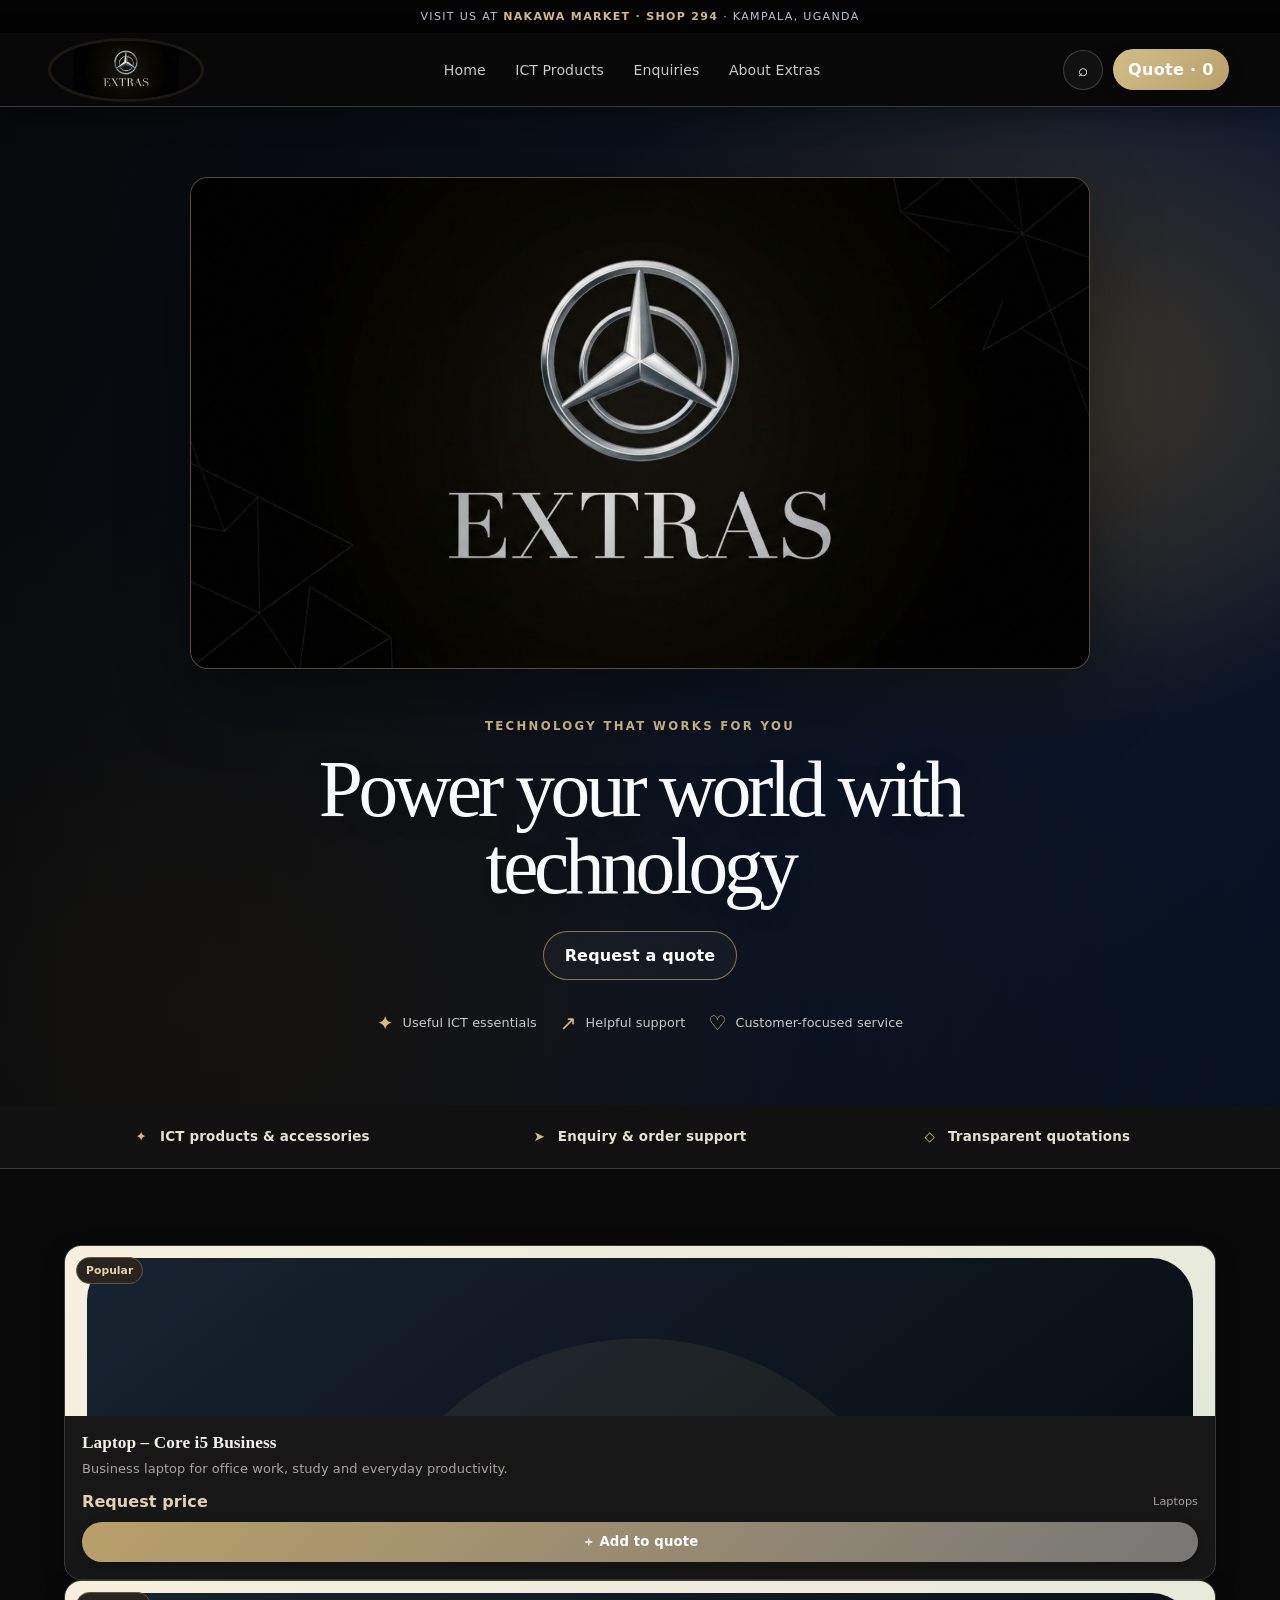
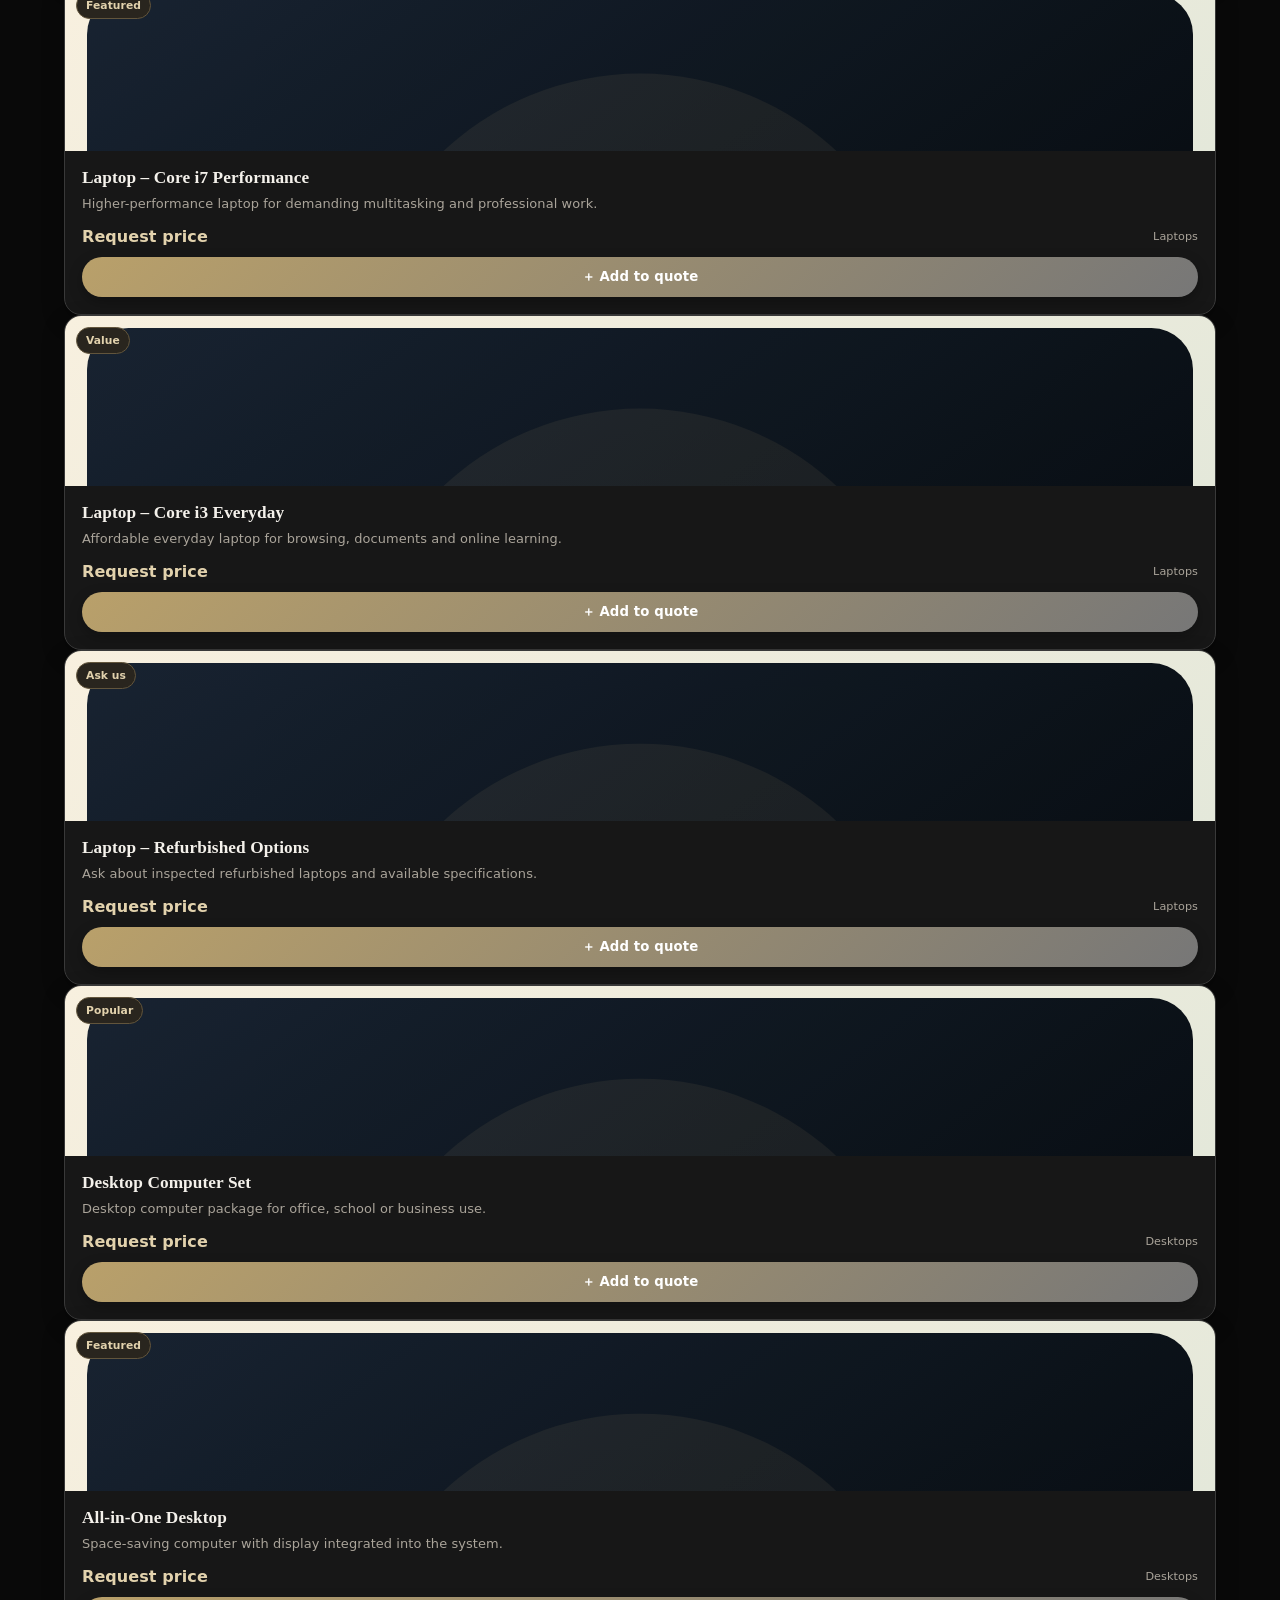
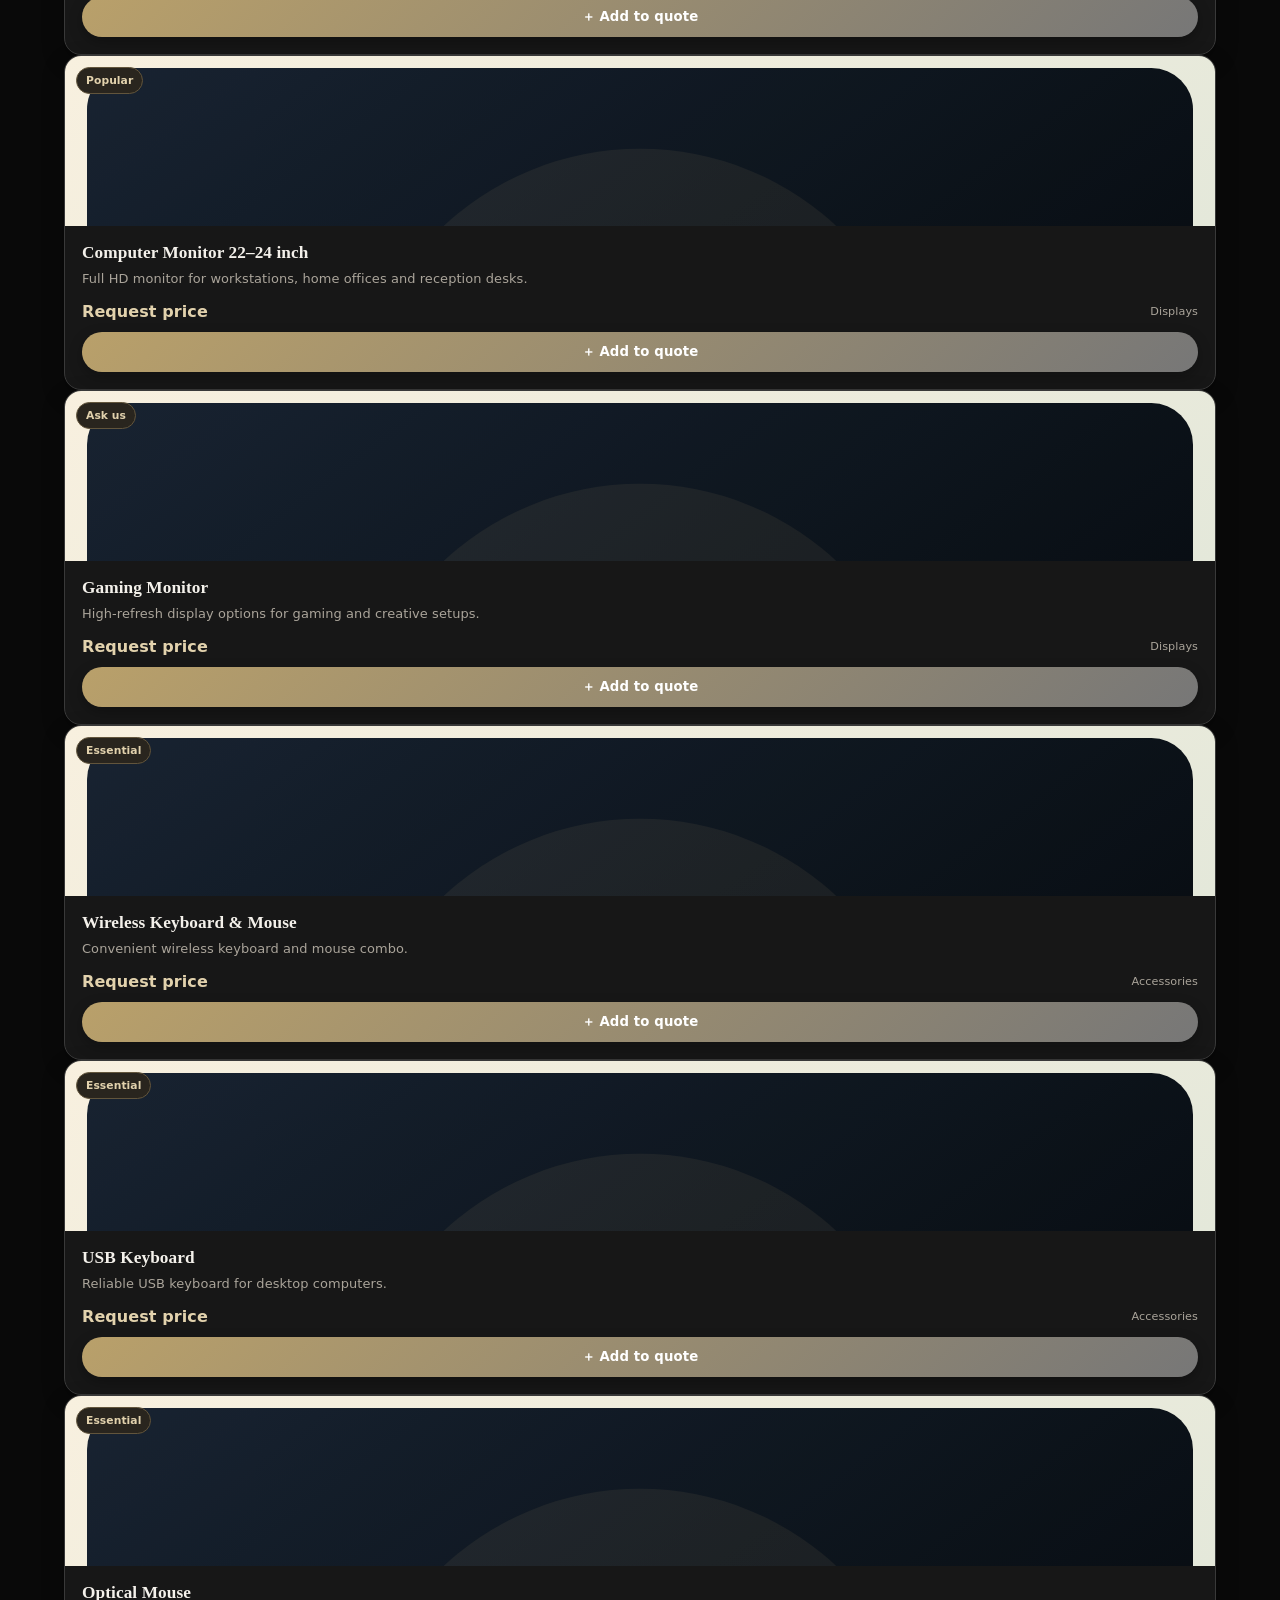
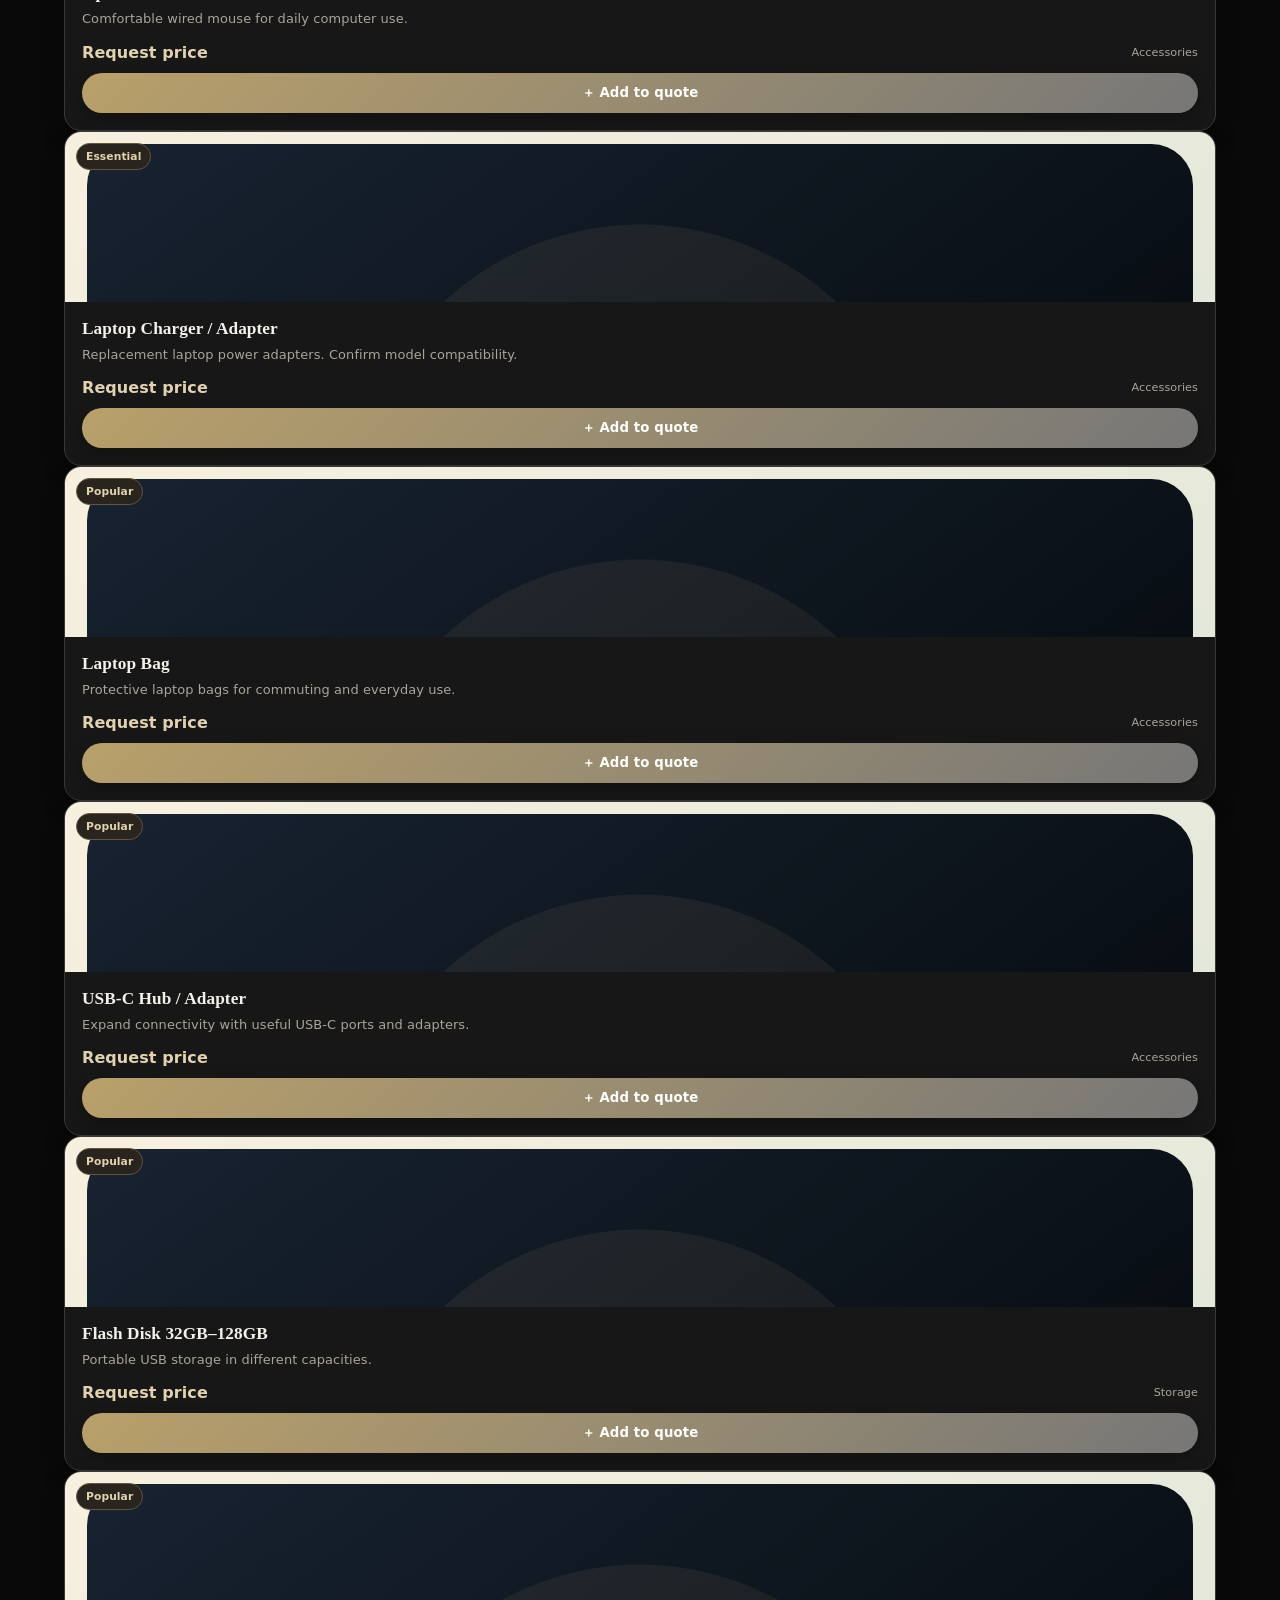
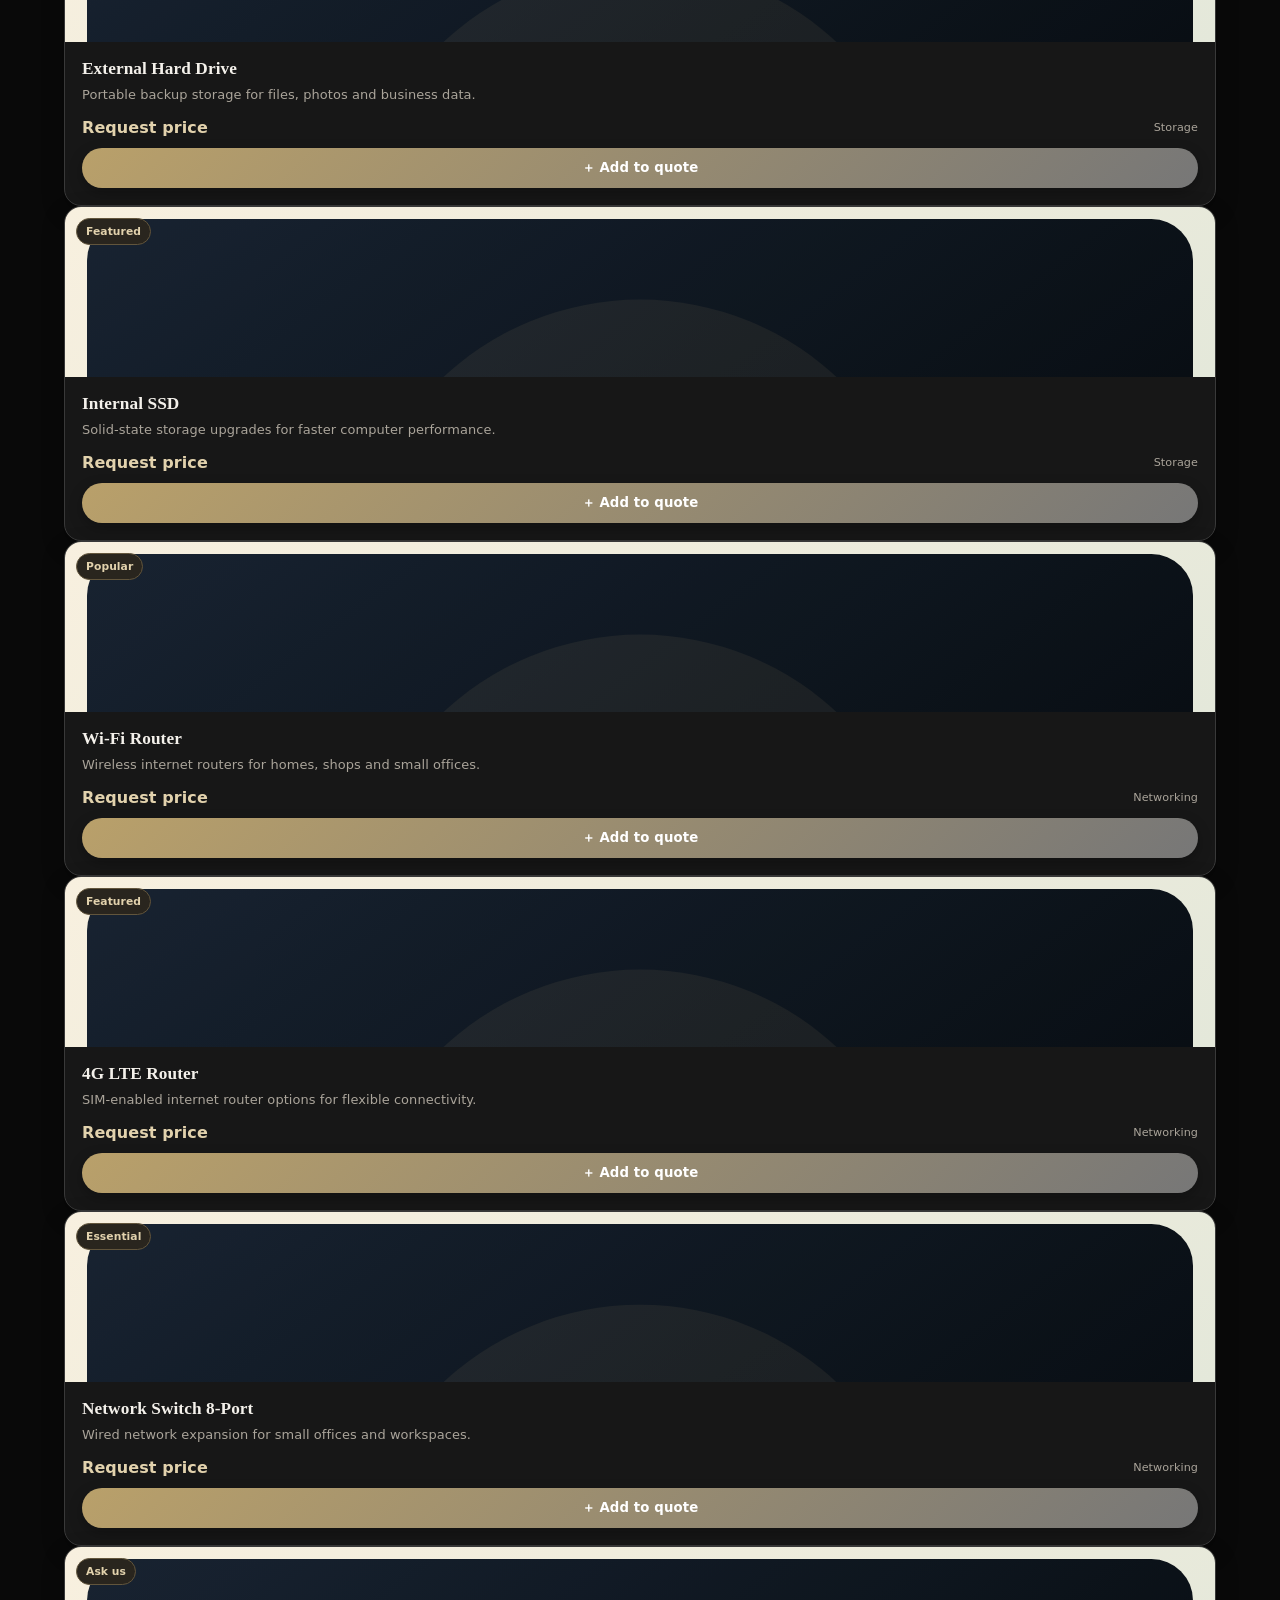
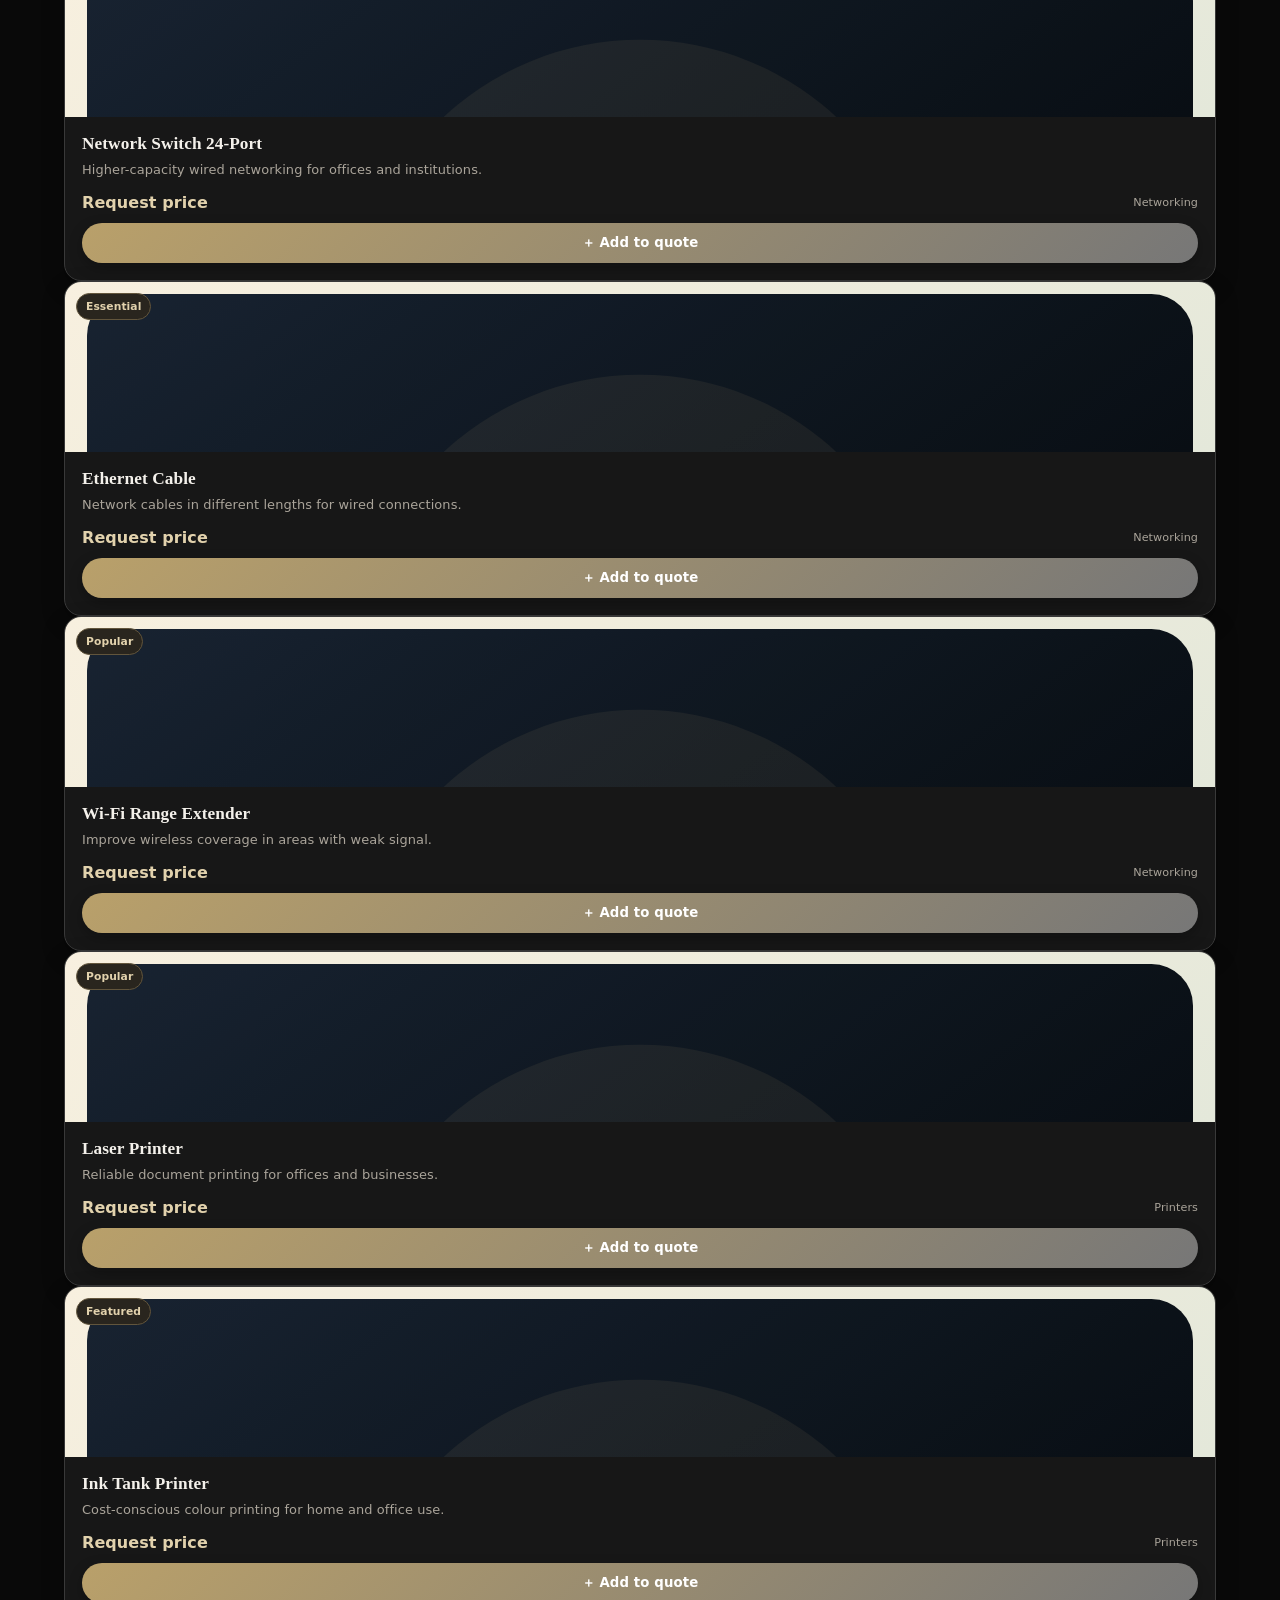
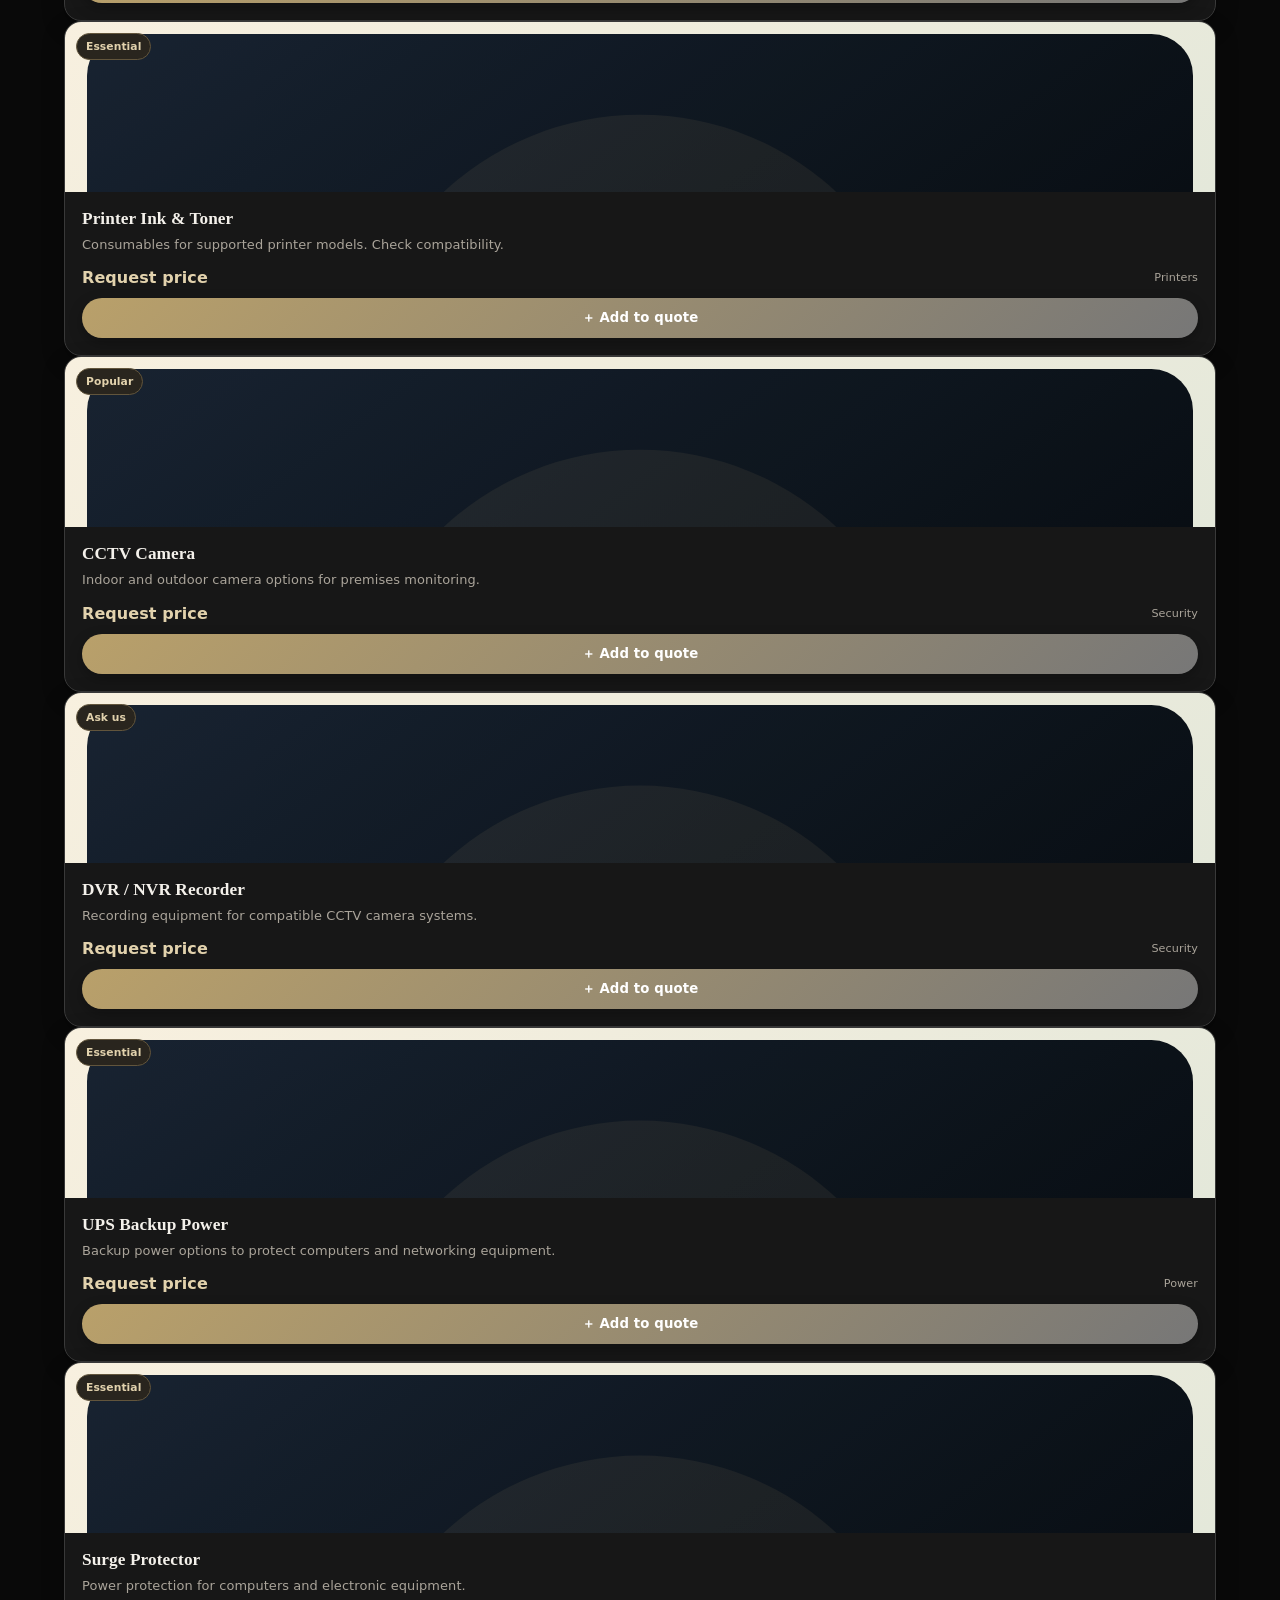
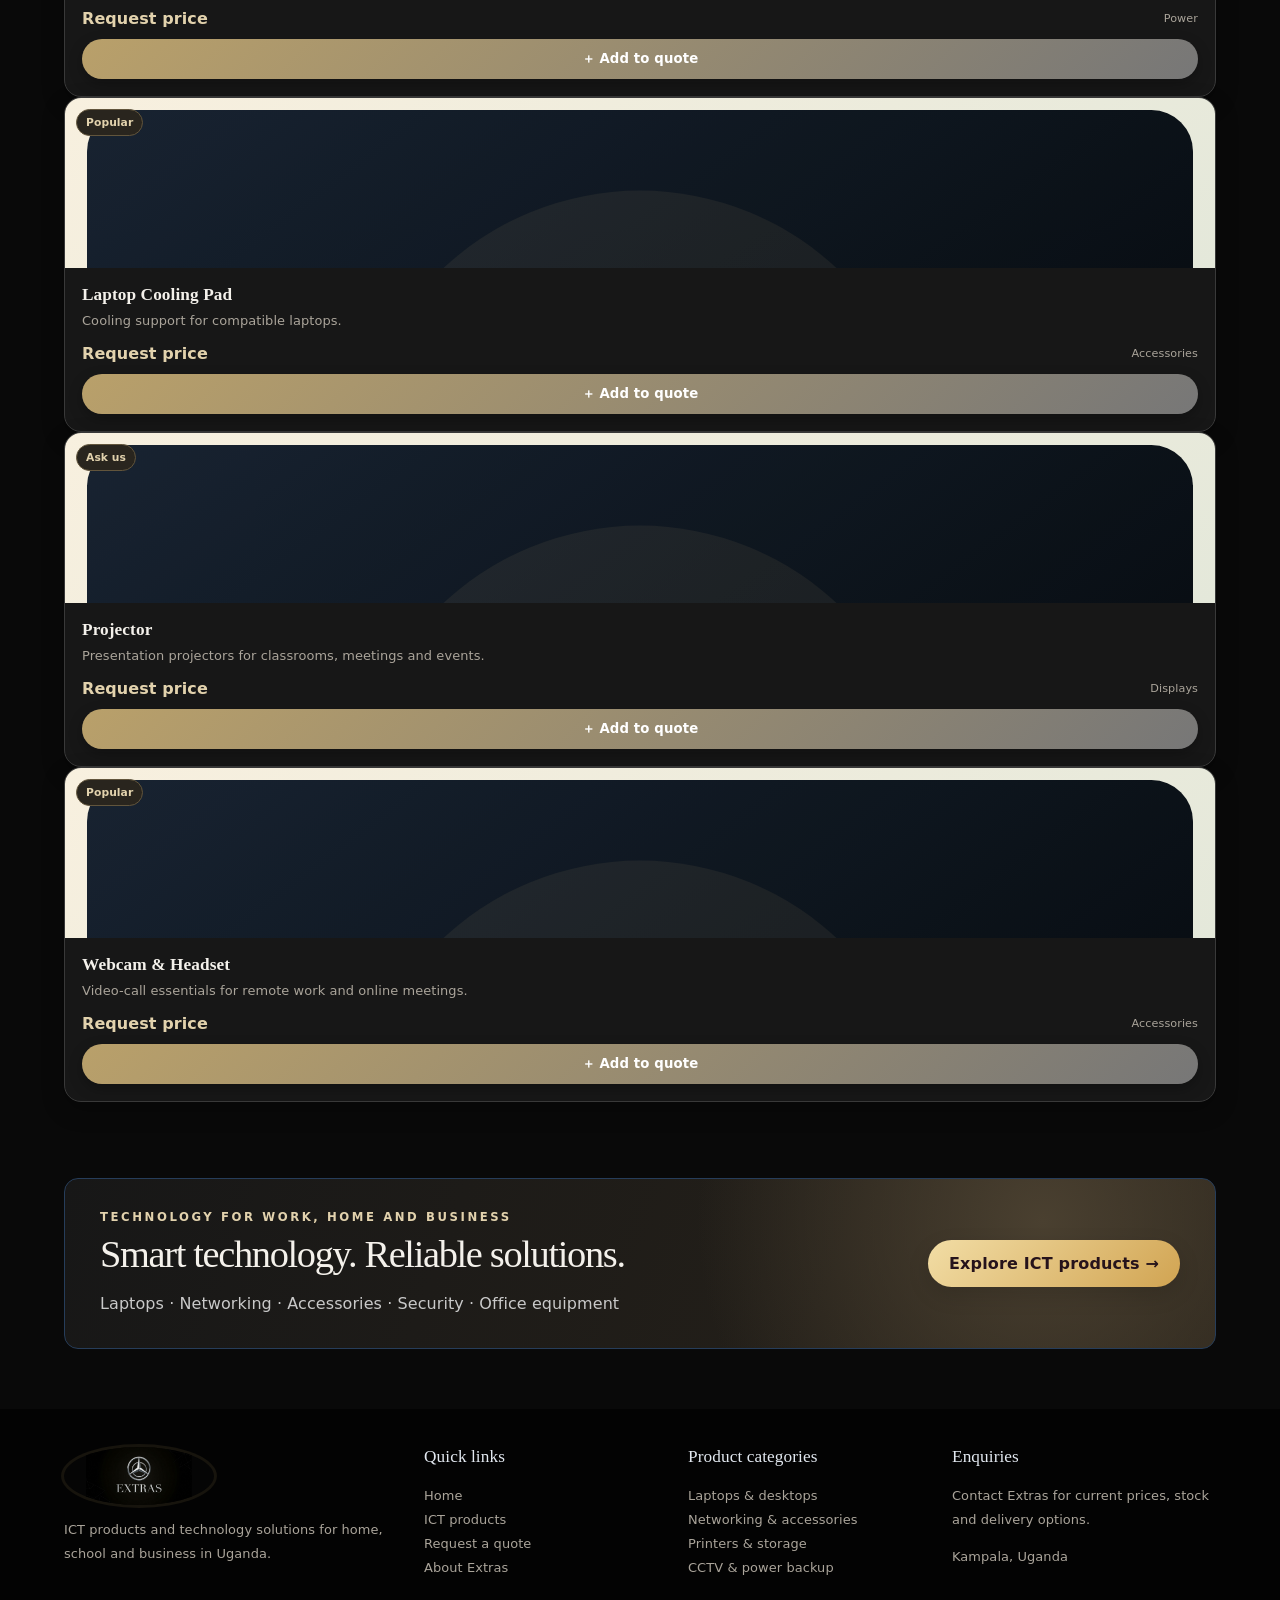
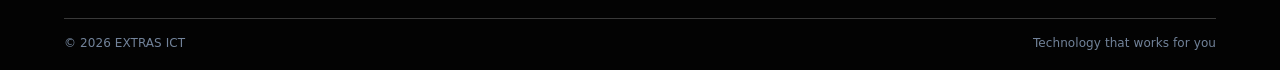
==== index.html @ d9378d08 "Rename extras_ict_black_silver_gold.html to index.html" ====
<!doctype html>
<html lang="en">
<head>
<meta charset="utf-8">
<meta name="viewport" content="width=device-width,initial-scale=1">
<meta name="theme-color" content="#180b12">
<meta name="description" content="EXTRAS ICT — laptops, computers, networking, accessories and technology solutions in Kampala, Uganda.">
<title>EXTRAS ICT — Technology that works for you</title>
<style>
:root{--bg:#f4f7f1;--ink:#172820;--muted:#66756c;--product:#155e4a;--product2:#24745d;--night:#102a25;--gold:#e6ad52;--line:#dce7dd;--white:#fff;--green:#17734b;--shadow:0 16px 40px #123a2812}
*{box-sizing:border-box}html{scroll-behavior:smooth;scroll-padding-top:82px}body{margin:0;background:var(--bg);color:var(--ink);font-family:Inter,ui-sans-serif,system-ui,-apple-system,"Segoe UI",sans-serif}button,input,select,textarea{font:inherit}button,a{-webkit-tap-highlight-color:transparent}a{color:inherit;text-decoration:none}button{cursor:pointer}
.announcement{background:#0b211c;color:#e4eee7;text-align:center;padding:8px 12px;font-size:.74rem;letter-spacing:.07em}.announcement b{color:var(--gold)}
header{position:sticky;top:0;z-index:30;height:74px;padding:0 max(4%,calc((100% - 1420px)/2));display:flex;align-items:center;justify-content:space-between;gap:20px;background:#102a25f7;color:white;border-bottom:1px solid #ffffff17;backdrop-filter:blur(14px)}
.brand{display:flex;align-items:center;gap:10px;min-width:max-content}.brand-logo{display:block;width:150px;height:58px;object-fit:contain;border-radius:6px;flex-shrink:0;background:#050505}.brand-icon{width:43px;height:43px;border:1.5px solid var(--gold);border-radius:50%;display:grid;place-items:center;color:var(--gold);font-size:1.45rem}.brand-name{font:1.35rem/1 Georgia,serif;letter-spacing:.02em}.brand-name small{display:block;font:700 .59rem/1.7 system-ui,sans-serif;letter-spacing:.24em;color:var(--gold)}
nav{display:flex;gap:clamp(12px,2.3vw,32px);align-items:center}nav a{font-size:.88rem;color:#e9dce2}nav a:hover{color:var(--gold)}.head-actions{display:flex;align-items:center;gap:10px}.head-btn{border:1px solid #ffffff2e;background:#ffffff0a;color:white;border-radius:50%;width:40px;height:40px;display:grid;place-items:center;font-size:1.05rem}.basket-button{background:var(--gold);color:var(--night);border:0;border-radius:99px;padding:11px 15px;font-weight:850;white-space:nowrap}
.hero{isolation:isolate;position:relative;overflow:hidden;min-height:480px;display:grid;grid-template-columns:1fr;align-items:center;gap:24px;padding:64px max(5%,calc((100% - 1380px)/2));color:white;background:radial-gradient(ellipse at 78% 35%,#427d62 0,transparent 31%),linear-gradient(112deg,#0d2922 0%,#174c3b 58%,#102a25 100%)}
.hero:after{content:"";position:absolute;inset:0;z-index:-1;background:linear-gradient(90deg,#0d2922 0%,#0d2922d9 38%,transparent 90%)}.eyebrow{font-size:.73rem;font-weight:850;letter-spacing:.2em;text-transform:uppercase;color:var(--gold)}.hero h1{font:500 clamp(3.1rem,6.2vw,6rem)/.97 Georgia,serif;letter-spacing:-.05em;margin:18px 0}.hero h1 em{font-weight:400;color:var(--gold)}.hero-copy>p{color:#e8dce1;max-width:550px;font-size:1rem;line-height:1.8}.hero-ctas{display:flex;gap:12px;flex-wrap:wrap;margin-top:26px}.btn{border:0;border-radius:8px;padding:13px 17px;display:inline-flex;align-items:center;justify-content:center;gap:9px;font-weight:800;transition:transform .18s,box-shadow .18s,filter .18s}.btn:hover{transform:translateY(-2px);box-shadow:0 9px 22px #0002;filter:brightness(1.04)}.btn-gold{background:var(--gold);color:#26131b}.btn-outline{border:1px solid #ffffff70;color:white;background:transparent}.btn-product{background:var(--product);color:white}.btn-green{background:var(--green);color:white}.hero-points{display:flex;flex-wrap:wrap;gap:23px;margin-top:31px}.hero-point{display:flex;align-items:center;gap:9px;font-size:.8rem;color:#f3e6eb}.hero-point b{font-size:1.25rem;color:var(--gold);font-weight:500}
.hero-poster-wrap{display:flex;align-items:center;justify-content:center;min-width:0;grid-column:1 / -1;grid-row:1;margin:0 auto 26px;width:100%}.hero-copy{grid-row:2;grid-column:1 / -1;max-width:900px;margin:0 auto;text-align:center}.hero-copy>p{margin-left:auto;margin-right:auto}.hero-ctas,.hero-points{justify-content:center}.hero-poster{display:block;width:min(100%,900px);height:auto;max-height:none;object-fit:contain;border-radius:12px;box-shadow:0 22px 55px #0008;border:1px solid #ffffff20}.extras-logo-hero{background:#050505}.hero-art{position:relative;min-height:330px;display:flex;align-items:center;justify-content:center}.art-glow{position:absolute;width:300px;height:300px;border-radius:50%;background:#e6ad5230;filter:blur(26px)}.art-table{position:absolute;bottom:15px;width:100%;height:70px;background:linear-gradient(#5a3429,#2a1718);border-radius:50%;transform:rotate(-4deg);box-shadow:0 22px 28px #0005}.glass{position:absolute;z-index:2;bottom:73px;left:12%;width:92px;height:125px;border:2px solid #f6dfd2a0;border-top:0;border-radius:3px 3px 32px 32px;background:linear-gradient(transparent 43%,#a41435 44%,#620c25 90%);transform:rotate(-5deg)}.glass:before{content:"";position:absolute;bottom:-53px;left:42px;height:54px;width:2px;background:#f6dfd2a0}.glass:after{content:"";position:absolute;bottom:-55px;left:14px;width:58px;height:2px;background:#f6dfd2a0}.bottle-art{position:absolute;z-index:3;bottom:40px;left:42%;width:88px;height:225px;border-radius:17px 17px 10px 10px;background:linear-gradient(90deg,#101713,#274b32 35%,#36563d 58%,#101a13);box-shadow:12px 18px 28px #0008}.bottle-art:before{content:"";position:absolute;top:-52px;left:26px;width:36px;height:58px;background:linear-gradient(90deg,#220a13,#711a32,#220a13);border-top:9px solid #b7894e;border-radius:5px 5px 0 0}.bottle-art:after{content:"BORNE\\A ESPÉRANCE";white-space:pre;position:absolute;top:82px;left:6px;right:6px;padding:15px 0;text-align:center;background:#f1dfbb;color:#413022;font:11px/1.5 Georgia,serif}.bottle-art.red{z-index:4;left:57%;bottom:28px;width:100px;height:265px;background:linear-gradient(90deg,#17080e,#55182a 35%,#742a3d 60%,#1b0910)}.bottle-art.red:before{left:31px;background:linear-gradient(90deg,#210710,#6d1530,#210710)}.bottle-art.red:after{content:"V&A\\A WINE HOUSE";top:94px;background:#e6ad52;color:#183d30;font-weight:bold;font-size:12px}.art-grapes{position:absolute;right:1%;bottom:35px;font-size:3.1rem;filter:drop-shadow(0 8px 9px #0006)}.art-caption{position:absolute;right:0;top:15px;font:italic 1.2rem Georgia,serif;color:#efd18c}
.benefits{display:grid;grid-template-columns:repeat(3,1fr);gap:10px;background:#fff;padding:20px 5%;border-bottom:1px solid var(--line);text-align:center}.benefits div{font-size:.84rem;font-weight:750}.benefits span{color:var(--product);margin-right:8px}
main{max-width:1500px;margin:auto}.section{padding:62px 5%}.section-heading{display:flex;align-items:end;justify-content:space-between;gap:24px;margin-bottom:25px}.kicker{font-size:.73rem;letter-spacing:.18em;text-transform:uppercase;font-weight:850;color:var(--product)}h2{font:500 clamp(2rem,4vw,3rem)/1.1 Georgia,serif;margin:9px 0}.section-heading p{max-width:470px;color:var(--muted);line-height:1.65;margin:0}.toolbar{display:flex;gap:10px;align-items:center;justify-content:space-between;margin-bottom:16px}.filters{display:flex;gap:7px;flex-wrap:wrap}.filter{border:1px solid var(--line);background:white;border-radius:99px;padding:9px 13px;font-size:.79rem;font-weight:750;color:#45594d}.filter.active{background:var(--product);border-color:var(--product);color:white}.search-sort{display:flex;gap:8px}.search-sort input,.search-sort select{min-width:0;border:1px solid var(--line);border-radius:7px;background:#fff;padding:10px 11px;color:var(--ink);outline-color:var(--product)}
.shop-layout{display:grid;grid-template-columns:minmax(0,1fr) 330px;gap:23px;align-items:start}.products{display:grid;grid-template-columns:repeat(3,minmax(0,1fr));gap:15px}.product{background:#fff;border:1px solid var(--line);border-radius:12px;overflow:hidden;display:flex;flex-direction:column;transition:transform .2s,box-shadow .2s}.product:hover{transform:translateY(-4px);box-shadow:var(--shadow)}.product-visual{height:170px;display:grid;place-items:center;position:relative;overflow:hidden;background:linear-gradient(145deg,#f4f0df,#dce9dc)}.product-visual:before{content:"";position:absolute;width:140px;height:140px;border-radius:50%;background:#f9fff5;box-shadow:0 0 0 1px #fff}.product-photo{position:relative;z-index:1;width:100%;height:100%;object-fit:contain;padding:12px 22px;mix-blend-mode:multiply}.product-visual:has(.product-photo):before{display:none}.mini-bottle{position:relative;z-index:1;width:48px;height:108px;border-radius:8px 8px 5px 5px;background:linear-gradient(90deg,#102820,#1d694d 34%,#34805c 60%,#102820);box-shadow:8px 9px 13px #33111d2b}.mini-bottle:before{content:"";position:absolute;top:-25px;left:14px;width:20px;height:29px;border-top:5px solid #c69b57;border-radius:4px 4px 0 0;background:#155e4a}.mini-bottle:after{content:"V&A";position:absolute;top:40px;left:4px;right:4px;text-align:center;padding:8px 0;background:#f1d59a;color:#183d30;font:bold 9px Georgia,serif}.product:nth-child(3n+2) .mini-bottle{background:linear-gradient(90deg,#102820,#1d694d,#102820)}.product:nth-child(3n+2) .mini-bottle:after{content:"BORNE";font-size:7px}.product:nth-child(3n) .mini-bottle{background:linear-gradient(90deg,#4b3519,#b27a31,#4b3519)}.product-badge{position:absolute;top:11px;left:11px;z-index:2;background:#fff;border-radius:99px;padding:6px 9px;font-size:.67rem;font-weight:850;color:var(--product)}.product-body{padding:14px;display:flex;flex-direction:column;flex:1}.product h3{font:600 1.04rem Georgia,serif;margin:0 0 6px}.product p{color:var(--muted);font-size:.81rem;line-height:1.55;margin:0 0 13px;flex:1}.product-meta{display:flex;align-items:center;justify-content:space-between;gap:7px;margin-bottom:11px}.price{font-weight:900;color:var(--product)}.product-kind{font-size:.7rem;color:var(--muted)}.add-btn{width:100%;padding:10px;font-size:.83rem}.fineprint{font-size:.75rem;color:var(--muted);line-height:1.6;margin-top:14px}
.sidebar{display:grid;gap:15px;position:sticky;top:91px}.panel{border:1px solid var(--line);border-radius:12px;background:#fff;overflow:hidden;box-shadow:0 6px 20px #2e0c1607}.panel-head{padding:16px;border-bottom:1px solid var(--line);display:flex;justify-content:space-between;align-items:center;font-weight:850}.pill-count{display:grid;place-items:center;background:var(--product);color:#fff;border-radius:50%;width:25px;height:25px;font-size:.78rem}.panel-body{padding:15px}.cart-list{max-height:260px;overflow:auto}.cart-item{display:grid;grid-template-columns:1fr auto;gap:8px;padding:10px 0;border-bottom:1px solid #f0e8e8;font-size:.82rem}.cart-item small{display:block;color:var(--muted);margin-top:4px}.quantity{display:flex;align-items:center;gap:7px;margin-top:7px}.quantity button{width:25px;height:25px;background:#fff;border:1px solid var(--line);border-radius:6px}.empty{font-size:.83rem;color:var(--muted);line-height:1.55}.summary{margin-top:12px}.sumrow{display:flex;justify-content:space-between;gap:10px;padding:7px 0;font-size:.84rem}.sumrow.total{border-top:1px solid var(--line);margin-top:5px;padding-top:13px;color:var(--product);font-size:1.08rem;font-weight:900}.full{width:100%;margin-top:10px}
.area-pick{display:grid;grid-template-columns:1fr 1fr;gap:8px}.area-option{border:1px solid var(--line);background:white;border-radius:8px;padding:12px 7px;text-align:center;color:var(--ink)}.area-option.active{border:1.5px solid var(--product);background:#fff6f8;box-shadow:0 0 0 2px #68102e0b}.area-option strong{display:block;font-size:.84rem}.area-option small{display:block;color:var(--muted);font-size:.7rem;margin-top:6px}.field{margin-top:12px}.field label{display:block;font-size:.78rem;font-weight:800;margin-bottom:6px}.field input,.field textarea{width:100%;border:1px solid #ded1d5;border-radius:7px;padding:11px;background:#fff;outline-color:var(--product)}.field textarea{resize:vertical}.small-note{font-size:.72rem;color:var(--muted);line-height:1.55;margin:10px 0 0}.notice{display:none;background:#edf7ef;color:#20572e;padding:12px;border-radius:7px;margin-top:12px;font-size:.82rem;line-height:1.55}.notice.show{display:block}
.promo{margin:0 5% 60px;border-radius:14px;background:linear-gradient(105deg,#260a17,#741637);color:#fff;padding:31px 35px;display:flex;justify-content:space-between;align-items:center;gap:20px;overflow:hidden}.promo h2{font-size:clamp(1.8rem,3vw,2.6rem)}.promo p{color:#e8d9df;line-height:1.6;margin-bottom:0}.promo .kicker{color:var(--gold)}
footer{background:var(--night);color:#f6ebef;padding:38px 5% 20px}.footer-grid{display:grid;grid-template-columns:1.4fr 1fr 1fr 1.1fr;gap:24px;padding-bottom:25px}.footer-grid h3{font:1.08rem Georgia,serif;margin-top:0}.footer-grid p,.footer-grid a{font-size:.81rem;color:#c8b7bf;line-height:1.85;display:block}.footer-bottom{border-top:1px solid #ffffff20;padding-top:17px;display:flex;justify-content:space-between;gap:15px;color:#a997a0;font-size:.75rem}
.toast{position:fixed;bottom:20px;left:50%;transform:translate(-50%,20px);opacity:0;pointer-events:none;background:#20131a;color:#fff;padding:12px 18px;border-radius:99px;box-shadow:0 10px 30px #0003;z-index:50;font-size:.86rem;transition:.2s}.toast.show{opacity:1;transform:translate(-50%,0)}
@media(max-width:1100px){.shop-layout{grid-template-columns:minmax(0,1fr) 300px}.products{grid-template-columns:repeat(2,minmax(0,1fr))}.footer-grid{grid-template-columns:repeat(2,1fr)}}
@media(max-width:760px){.hero-poster{width:min(100%,360px);max-height:none;margin-top:22px}header{height:66px;padding:0 4%}.brand-logo{display:block;width:150px;height:58px;object-fit:contain;border-radius:6px;flex-shrink:0;background:#050505}.brand-logo{width:44px;height:44px}.brand-icon{width:36px;height:36px}.brand-name{font-size:1.1rem}nav{display:none}.head-btn{display:none}.hero{grid-template-columns:1fr;padding:46px 5% 35px;gap:0}.hero h1{font-size:clamp(3rem,12vw,4.6rem)}.hero-art{min-height:245px;max-width:430px;width:100%;margin:auto}.benefits{padding:15px 3%;gap:7px}.benefits div{font-size:.7rem}.section{padding:42px 4%}.section-heading{display:block}.section-heading p{margin-top:10px}.shop-layout{grid-template-columns:1fr}.sidebar{position:static;grid-row:1}.products{grid-template-columns:repeat(2,minmax(0,1fr));gap:10px}.product-visual{height:145px}.product-body{padding:11px}.product h3{font-size:.96rem}.product p{font-size:.77rem}.product-meta{align-items:flex-start;flex-direction:column;gap:5px}.toolbar{align-items:stretch;flex-direction:column}.search-sort input{flex:1;width:60%}.search-sort select{flex:1}.promo{margin:0 4% 40px;padding:24px;align-items:flex-start;flex-direction:column}.footer-grid{gap:18px}.footer-bottom{flex-direction:column}}
@media(max-width:380px){.products{grid-template-columns:1fr}.product-visual{height:170px}.basket-button{padding:10px 11px}.hero-ctas .btn{width:100%}.hero-point{font-size:.74rem}}

/* EXTRAS luxury polish: refined product-bar palette, softer surfaces, and elegant details */
:root{--bg:#f7f3ea;--ink:#201a1b;--muted:#756b67;--product:#542033;--product2:#713047;--night:#211019;--gold:#d7b36a;--line:#e8ddd0;--white:#fffdf9;--green:#315d48;--shadow:0 18px 48px #29121b12}
body{background:linear-gradient(180deg,#faf7f0 0%,#f4eee4 100%);letter-spacing:.005em}
.announcement{background:linear-gradient(90deg,#1a0e14,#3b1728,#1a0e14);padding:10px 12px;letter-spacing:.12em;text-transform:uppercase;font-size:.69rem}
header{background:#211019f5;border-bottom:1px solid #d7b36a55;box-shadow:0 8px 28px #16091020}
.brand-logo{border-radius:50%;box-shadow:0 0 0 3px #d7b36a18}
.brand-icon{box-shadow:inset 0 0 0 4px #d7b36a12}
.brand-name{letter-spacing:.045em}.brand-name small{letter-spacing:.29em}
nav a{transition:color .2s ease;position:relative}nav a:after{content:"";position:absolute;left:0;right:100%;bottom:-8px;height:1px;background:var(--gold);transition:right .2s ease}nav a:hover:after{right:0}
.basket-button{background:linear-gradient(135deg,#f0d89b,#c69a4e);box-shadow:0 5px 16px #0002;letter-spacing:.02em;transition:transform .2s,box-shadow .2s}.basket-button:hover{transform:translateY(-2px);box-shadow:0 9px 20px #0003}
.hero{background:radial-gradient(ellipse at 80% 25%,#804255 0,transparent 32%),radial-gradient(ellipse at 12% 90%,#315b45 0,transparent 40%),linear-gradient(118deg,#1a0e14 0%,#3d192a 55%,#1e171b 100%);padding-top:70px;padding-bottom:70px}
.hero:after{background:linear-gradient(90deg,#1a0e14c7 0%,#1a0e1470 55%,transparent 100%)}
.hero h1{letter-spacing:-.055em;text-shadow:0 5px 26px #0003}.hero h1 em{color:#e4c47e}
.hero-copy>p{color:#f0e6e4}.hero-poster{border-radius:18px;border:1px solid #e4c47e99;box-shadow:0 28px 70px #0006}
.btn{border-radius:999px;padding:14px 21px;letter-spacing:.01em}.btn-gold{background:linear-gradient(135deg,#f2dda5,#d1a452);box-shadow:0 8px 22px #0002}.btn-outline{border-color:#e4c47e88;background:#ffffff08}.btn-product{background:linear-gradient(135deg,#62243a,#3d1729);box-shadow:0 5px 14px #54203318}
.benefits{background:#fffdf9;border-color:#e8ddd0;padding-top:24px;padding-bottom:24px}.benefits div{letter-spacing:.015em}.benefits span{color:#9a7435}
.section{padding-top:76px;padding-bottom:76px}.kicker{color:#956c2e;letter-spacing:.22em}h2{color:#2b1720;letter-spacing:-.035em}.section-heading p{font-size:.93rem}
.filter{border-color:#e5d8ca;background:#fffdf9;transition:all .18s ease}.filter:hover{border-color:#b89a60;color:var(--product)}.filter.active{background:linear-gradient(135deg,#62243a,#351522);border-color:#542033;box-shadow:0 5px 14px #54203320}
.search-sort input,.search-sort select,.field input,.field textarea{border-color:#e1d4c6;border-radius:10px;background:#fffdf9;transition:border-color .18s,box-shadow .18s}.search-sort input:focus,.search-sort select:focus,.field input:focus,.field textarea:focus{border-color:#b89a60;box-shadow:0 0 0 3px #d7b36a24;outline:none}
.product{border-color:#e8ddd0;border-radius:17px;background:#fffdf9;box-shadow:0 4px 18px #29121b08}.product:hover{transform:translateY(-6px);box-shadow:0 22px 42px #29121b18;border-color:#d7c29c}.product-visual{background:linear-gradient(145deg,#f8f0df,#e4e8da)}.product-visual:before{background:#fffdf5;box-shadow:0 0 0 1px #d7b36a35}.product-badge{background:#fffdf8;color:#7a4d25;border:1px solid #ead9b7;box-shadow:0 4px 12px #24121a0a}.product-body{padding:17px}.product h3{color:#2d1720;font-size:1.08rem}.price{color:#6b263d}.add-btn{border-radius:999px;padding:11px 14px}
.panel{border-color:#e6d8ca;border-radius:16px;background:#fffdf9;box-shadow:0 10px 28px #29121b0b}.panel-head{background:linear-gradient(120deg,#fffaf0,#f6eee3);border-bottom-color:#eadfce;color:#301721}.pill-count{background:linear-gradient(135deg,#713047,#3d1729);box-shadow:0 3px 9px #54203322}.cart-item{border-bottom-color:#f0e6da}.quantity button{border-color:#e5d8ca;border-radius:50%;color:#542033}.sumrow.total{color:#6b263d;border-top-color:#e7d9ca}
.area-option{border-color:#e5d8ca;border-radius:11px;background:#fffdf9;transition:all .18s}.area-option.active{border-color:#9b7540;background:#fbf3e4;box-shadow:0 0 0 3px #d7b36a20}.footer,footer{background:#211019;color:#eee1e4}
@media(max-width:900px){.section{padding-top:56px;padding-bottom:56px}.products{gap:12px}.product-body{padding:13px}}
@media(max-width:620px){header{height:68px;padding-left:4%;padding-right:4%;gap:8px}.brand-logo{width:44px;height:44px}.brand-name{font-size:1.12rem}.brand-name small{font-size:.52rem}.head-actions{gap:6px}.basket-button{padding:10px 13px;font-size:.82rem}.hero{padding-top:42px;padding-bottom:46px;min-height:0}.hero h1{font-size:clamp(2.8rem,12vw,4.2rem)}.hero-poster{border-radius:12px}.hero-points{gap:12px}.hero-point{font-size:.72rem}.section-heading{align-items:start;flex-direction:column;gap:12px}.toolbar{align-items:stretch;flex-direction:column}.search-sort{width:100%}.search-sort input,.search-sort select{flex:1;width:50%}.products{grid-template-columns:repeat(2,minmax(0,1fr));gap:10px}.product-visual{height:145px}.product h3{font-size:.98rem}.product p{font-size:.76rem}.product-body{padding:12px}.price{font-size:.86rem}.product-kind{font-size:.65rem}.add-btn{font-size:.76rem;padding:10px 8px}.benefits{padding:16px 3%;gap:6px}.benefits div{font-size:.72rem}}


/* EXTRAS ICT dark theme */
:root{color-scheme:dark;--bg:#090909;--ink:#eeeae2;--muted:#aaa49a;--wine:#b9a06a;--wine2:#d2bd8a;--night:#030303;--gold:#d2bd8a;--line:#393939;--white:#171717;--green:#b9a06a;--shadow:0 18px 48px #0008}
html,body{background:#090909;color:#eeeae2}
.announcement{background:#030303;color:#b9c9dc}
header{background:#090909f2;border-bottom:1px solid #393939;box-shadow:0 8px 28px #0006}
.brand-icon{border-color:#d2bd8a;color:#d2bd8a;box-shadow:inset 0 0 0 4px #d2bd8a1a}
.brand-name small{color:#d2bd8a}
nav a{color:#c9c9c9}
.basket-button{background:linear-gradient(135deg,#d2bd8a,#b9a06a);color:#fff}
.hero{background:radial-gradient(ellipse at 78% 28%,#4a4030 0,transparent 35%),radial-gradient(ellipse at 15% 90%,#29231a 0,transparent 40%),linear-gradient(120deg,#070d19,#101c34 58%,#07101e);color:#f8fafc}
.hero:after{background:linear-gradient(90deg,#080808b8 0%,#08080866 60%,transparent 100%)}
.hero h1 em{color:#d2bd8a}
.hero-copy>p,.hero-point{color:#c9c9c9}
.hero-poster{border-color:#d2bd8a66}
.tech-showcase{position:relative;width:min(100%,720px);height:310px;overflow:hidden;border:1px solid #d2bd8a44;border-radius:20px;background:radial-gradient(circle at 50% 45%,#123b59 0,#11111172a 48%,#080f1d 100%);box-shadow:0 25px 70px #0009;display:grid;place-items:center}
.tech-orbit{position:absolute;border:1px solid #d2bd8a33;border-radius:50%;width:380px;height:240px;transform:rotate(-24deg)}
.orbit-two{width:510px;height:290px;transform:rotate(24deg);border-color:#6366f133}
.device{position:absolute;filter:drop-shadow(0 18px 20px #0008)}
.laptop-device{width:300px;left:25%;top:62px}
.device-screen{height:170px;border:9px solid #777777;border-bottom-width:13px;border-radius:12px;background:linear-gradient(145deg,#252525,#b8b8b8);display:flex;flex-direction:column;align-items:center;justify-content:center;color:#f3eee4}
.device-screen span{font-size:2rem;font-weight:900;letter-spacing:.12em}.device-screen small{font-size:.62rem;letter-spacing:.25em;margin-top:8px}
.device-base{height:12px;background:linear-gradient(#c9c9c9,#777777);margin:0 -18px;border-radius:2px 2px 14px 14px}
.phone-device{right:16%;top:105px;width:76px;height:140px;border:5px solid #a6a6a6;border-radius:14px;background:#202020;padding:6px}
.phone-screen{height:100%;border-radius:8px;background:linear-gradient(145deg,#777777,#b8b8b8);display:grid;place-items:center;color:#f3eee4;font-size:2rem}
.router-device{left:12%;bottom:47px;width:112px;height:42px;border-radius:9px;background:linear-gradient(#777777,#303030);border:1px solid #a6a6a6;display:flex;align-items:center;justify-content:space-evenly}
.router-device i{height:22px;width:2px;background:#c9c9c9;position:relative;top:-18px}
.router-device b{color:#4ade80;font-size:.65rem;letter-spacing:3px}
.tech-caption{position:absolute;bottom:17px;right:22px;color:#e2d2ad;font-size:.65rem;letter-spacing:.25em;font-weight:800}
.benefits{background:#111111;border-color:#393939;color:#e7e1d5}
.benefits span{color:#d2bd8a}
.section{background:#090909}
.kicker{color:#d2bd8a}
h2{color:#f4f1eb}
.section-heading p{color:#aaa49a}
.filter{border-color:#44403a;background:#191919;color:#c9c9c9}
.filter:hover{border-color:#d2bd8a;color:#e2d2ad}
.filter.active{background:linear-gradient(135deg,#b9a06a,#777777);border-color:#d2bd8a;color:white}
.search-sort input,.search-sort select,.field input,.field textarea{border:1px solid #45413a;background:#121212;color:#eeeae2}
.search-sort input::placeholder,.field input::placeholder,.field textarea::placeholder{color:#918b80}
.product{background:#171717;border-color:#393939;box-shadow:0 8px 22px #0004}
.product:hover{border-color:#d2bd8a;box-shadow:0 20px 42px #0008}
.product-visual{background:linear-gradient(145deg,#292929,#111111424)}
.product-visual:before{background:#4a4030;box-shadow:0 0 0 1px #d2bd8a33}
.product-badge{background:#29251e;color:#e2d2ad;border:1px solid #62553c;box-shadow:none}
.product h3{color:#f4f1eb}
.product p,.wine-kind,.fineprint{color:#aaa49a}
.price{color:#e2d2ad}
.btn-wine{background:linear-gradient(135deg,#b9a06a,#777777);color:#fff}
.panel{background:#171717;border-color:#393939;box-shadow:0 10px 28px #0005}
.panel-head{background:linear-gradient(120deg,#202020,#171717);border-bottom-color:#393939;color:#f4f1eb}
.pill-count{background:#b9a06a}
.cart-item{border-bottom-color:#393939}
.quantity button{border-color:#5a554b;background:#242424;color:#e7e1d5}
.sumrow.total{color:#e2d2ad;border-top-color:#45413a}
.area-option{border-color:#45413a;background:#121212;color:#eeeae2}
.area-option small{color:#aaa49a}
.area-option.active{border-color:#d2bd8a;background:#29231a;box-shadow:0 0 0 3px #d2bd8a1c}
.field label{color:#e7e1d5}
.small-note{color:#aaa49a}
.notice{background:#12352f;color:#a7f3d0}
.promo{background:radial-gradient(circle at 85% 25%,#4a4030,transparent 35%),linear-gradient(110deg,#171717,#29231a);border:1px solid #263d5a}
.promo p{color:#c9c9c9}.promo .kicker{color:#e2d2ad}
footer{background:#030303;color:#e2e8f0}
.footer-grid p,.footer-grid a{color:#aaa49a}
.footer-bottom{border-top-color:#393939;color:#72839a}
.toast{background:#e7e1d5;color:#111111220}
@media(max-width:760px){.tech-showcase{height:235px}.laptop-device{width:210px;left:20%;top:52px}.device-screen{height:120px}.phone-device{right:9%;top:86px;width:58px;height:108px}.router-device{left:6%;bottom:35px;transform:scale(.8)}.tech-caption{font-size:.52rem;right:10px}}

.btn-product{background:linear-gradient(135deg,#b9a06a,#777777);color:#fff;box-shadow:0 5px 14px #0004}\n</style>
</head>
<body>
<div class="announcement">VISIT US AT <b>NAKAWA MARKET · SHOP 294</b> · KAMPALA, UGANDA</div>
<header>
<a class="brand" href="#home" aria-label="EXTRAS ICT home"><img class="brand-logo" src="[data-uri]" alt="EXTRAS logo"></a>
<nav><a href="#home">Home</a><a href="#products">ICT Products</a><a href="#delivery">Enquiries</a><a href="#about">About Extras</a></nav>
<div class="head-actions"><a class="head-btn" href="#products" aria-label="Search ICT products">⌕</a><a class="basket-button" href="#basket">Quote · <span id="headCount">0</span></a></div>
</header>
<main id="home">
<section class="hero">
<div class="hero-copy"><div class="eyebrow">Technology that works for you</div><h1>Power your world with technology</h1>
<div class="hero-ctas"><a class="btn btn-outline" href="#delivery">Request a quote</a></div>
<div class="hero-points"><div class="hero-point"><b>✦</b> Useful ICT essentials</div><div class="hero-point"><b>↗</b> Helpful support</div><div class="hero-point"><b>♡</b> Customer-focused service</div></div></div>
<div class="hero-poster-wrap">
      <img class="hero-poster extras-logo-hero" src="[data-uri]" alt="EXTRAS brand logo">
    </div>
    </section>
<div class="benefits"><div><span>✦</span> ICT products & accessories</div><div><span>➤</span> Enquiry & order support</div><div><span>◇</span> Transparent quotations</div></div>
<section class="section" id="products">
<div class="section-heading"><div><div class="kicker">The technology store</div><h2>Find the right tech for the job.</h2></div><p>Browse ICT essentials, add items to your quote list and send your enquiry for current prices and availability.</p></div>
<div class="shop-layout">
<div><div class="toolbar"><div class="filters" id="filters"><button class="filter active" data-filter="All">All products</button><button class="filter" data-filter="Laptops">Laptops</button><button class="filter" data-filter="Desktops">Desktops</button><button class="filter" data-filter="Networking">Networking</button><button class="filter" data-filter="Accessories">Accessories</button><button class="filter" data-filter="Printers">Printers</button><button class="filter" data-filter="Displays">Displays</button><button class="filter" data-filter="Security">Security</button><button class="filter" data-filter="Storage">Storage</button><button class="filter" data-filter="Power">Power</button></div><div class="search-sort"><input id="search" type="search" placeholder="Search ICT products…" aria-label="Search ICT products"><select id="sort" aria-label="Sort by price"><option value="featured">Featured</option><option value="low">Price ↑</option><option value="high">Price ↓</option></select></div></div><div class="products" id="products"></div><p class="fineprint">Prices are based on the price list supplied by EXTRAS ICT. Confirm stock and any price updates before ordering.</p></div>
<aside class="sidebar">
<div class="panel" id="basket"><div class="panel-head"><span>🛒 Your quote list</span><span class="pill-count" id="cartCount">0</span></div><div class="panel-body"><div class="cart-list" id="cartList"><p class="empty">Your quote list is empty. Add an ICT product to get started.</p></div><div class="summary"><div class="sumrow"><span>Items subtotal</span><strong id="subtotal">UGX 0</strong></div><div class="sumrow"><span>Delivery estimate</span><strong id="deliveryFee">Confirm at enquiry</strong></div><div class="sumrow total"><span>Total</span><strong id="total">Quote on request</strong></div></div><a class="btn btn-product full" href="#delivery">Continue to enquiry →</a></div></div>
<div class="panel" id="delivery"><div class="panel-head"><span>🚚 Quote enquiry</span></div><div class="panel-body">
<div class="area-pick"><button class="area-option active" data-area="Nakawa Market"><strong>KAMPALA · UGANDA</strong><small>Delivery: confirm at enquiry</small></button></div>
<div class="field"><label for="customer">Full name</label><input id="customer" autocomplete="name" placeholder="Your full name"></div><div class="field"><label for="phone">Phone number</label><input id="phone" type="tel" autocomplete="tel" placeholder="+256…"></div><div class="field"><label for="address">Location / company (optional)</label><textarea id="address" rows="2" placeholder="Your location or business name"></textarea></div>
<button class="btn btn-product full" id="deliveryBtn">Review quote enquiry</button><button class="btn btn-green full" id="payBtn">▣ &nbsp; Send quote enquiry</button>
<p class="small-note">Demo checkout only: this demo does not send enquiries or collect payments. Connect WhatsApp or an order system before launch.</p><div class="notice" id="notice" role="status"></div>
</div></div>
</aside>
</div>
</section>
<section class="promo" id="about"><div><div class="kicker">Technology for work, home and business</div><h2>Smart technology. Reliable solutions.</h2><p>Laptops · Networking · Accessories · Security · Office equipment</p></div><a class="btn btn-gold" href="#products">Explore ICT products →</a></section>
</main>
<footer><div class="footer-grid">
      <div><a class="brand" href="#home" aria-label="EXTRAS ICT home"><img class="brand-logo" src="[data-uri]" alt="EXTRAS logo"></a><p>ICT products and technology solutions for home, school and business in Uganda.</p></div>
      <div><h3>Quick links</h3><a href="#home">Home</a><a href="#products">ICT products</a><a href="#delivery">Request a quote</a><a href="#about">About Extras</a></div>
      <div><h3>Product categories</h3><p>Laptops &amp; desktops<br>Networking &amp; accessories<br>Printers &amp; storage<br>CCTV &amp; power backup</p></div>
      <div><h3>Enquiries</h3><p>Contact Extras for current prices, stock and delivery options.</p><p>Kampala, Uganda</p></div>
      </div><div class="footer-bottom"><span>© <span id="year"></span> EXTRAS ICT</span><span>Technology that works for you</span></div></footer>
<div class="toast" id="toast" role="status"></div>
<script>
const ictProducts=[{"id":1,"name":"Laptop – Core i5 Business","category":"Laptops","price":0,"tag":"Popular","desc":"Business laptop for office work, study and everyday productivity.","kind":"Laptops","image":""},{"id":2,"name":"Laptop – Core i7 Performance","category":"Laptops","price":0,"tag":"Featured","desc":"Higher-performance laptop for demanding multitasking and professional work.","kind":"Laptops","image":""},{"id":3,"name":"Laptop – Core i3 Everyday","category":"Laptops","price":0,"tag":"Value","desc":"Affordable everyday laptop for browsing, documents and online learning.","kind":"Laptops","image":""},{"id":4,"name":"Laptop – Refurbished Options","category":"Laptops","price":0,"tag":"Ask us","desc":"Ask about inspected refurbished laptops and available specifications.","kind":"Laptops","image":""},{"id":5,"name":"Desktop Computer Set","category":"Desktops","price":0,"tag":"Popular","desc":"Desktop computer package for office, school or business use.","kind":"Desktops","image":""},{"id":6,"name":"All-in-One Desktop","category":"Desktops","price":0,"tag":"Featured","desc":"Space-saving computer with display integrated into the system.","kind":"Desktops","image":""},{"id":7,"name":"Computer Monitor 22–24 inch","category":"Displays","price":0,"tag":"Popular","desc":"Full HD monitor for workstations, home offices and reception desks.","kind":"Displays","image":""},{"id":8,"name":"Gaming Monitor","category":"Displays","price":0,"tag":"Ask us","desc":"High-refresh display options for gaming and creative setups.","kind":"Displays","image":""},{"id":9,"name":"Wireless Keyboard & Mouse","category":"Accessories","price":0,"tag":"Essential","desc":"Convenient wireless keyboard and mouse combo.","kind":"Accessories","image":""},{"id":10,"name":"USB Keyboard","category":"Accessories","price":0,"tag":"Essential","desc":"Reliable USB keyboard for desktop computers.","kind":"Accessories","image":""},{"id":11,"name":"Optical Mouse","category":"Accessories","price":0,"tag":"Essential","desc":"Comfortable wired mouse for daily computer use.","kind":"Accessories","image":""},{"id":12,"name":"Laptop Charger / Adapter","category":"Accessories","price":0,"tag":"Essential","desc":"Replacement laptop power adapters. Confirm model compatibility.","kind":"Accessories","image":""},{"id":13,"name":"Laptop Bag","category":"Accessories","price":0,"tag":"Popular","desc":"Protective laptop bags for commuting and everyday use.","kind":"Accessories","image":""},{"id":14,"name":"USB-C Hub / Adapter","category":"Accessories","price":0,"tag":"Popular","desc":"Expand connectivity with useful USB-C ports and adapters.","kind":"Accessories","image":""},{"id":15,"name":"Flash Disk 32GB–128GB","category":"Storage","price":0,"tag":"Popular","desc":"Portable USB storage in different capacities.","kind":"Storage","image":""},{"id":16,"name":"External Hard Drive","category":"Storage","price":0,"tag":"Popular","desc":"Portable backup storage for files, photos and business data.","kind":"Storage","image":""},{"id":17,"name":"Internal SSD","category":"Storage","price":0,"tag":"Featured","desc":"Solid-state storage upgrades for faster computer performance.","kind":"Storage","image":""},{"id":18,"name":"Wi-Fi Router","category":"Networking","price":0,"tag":"Popular","desc":"Wireless internet routers for homes, shops and small offices.","kind":"Networking","image":""},{"id":19,"name":"4G LTE Router","category":"Networking","price":0,"tag":"Featured","desc":"SIM-enabled internet router options for flexible connectivity.","kind":"Networking","image":""},{"id":20,"name":"Network Switch 8-Port","category":"Networking","price":0,"tag":"Essential","desc":"Wired network expansion for small offices and workspaces.","kind":"Networking","image":""},{"id":21,"name":"Network Switch 24-Port","category":"Networking","price":0,"tag":"Ask us","desc":"Higher-capacity wired networking for offices and institutions.","kind":"Networking","image":""},{"id":22,"name":"Ethernet Cable","category":"Networking","price":0,"tag":"Essential","desc":"Network cables in different lengths for wired connections.","kind":"Networking","image":""},{"id":23,"name":"Wi-Fi Range Extender","category":"Networking","price":0,"tag":"Popular","desc":"Improve wireless coverage in areas with weak signal.","kind":"Networking","image":""},{"id":24,"name":"Laser Printer","category":"Printers","price":0,"tag":"Popular","desc":"Reliable document printing for offices and businesses.","kind":"Printers","image":""},{"id":25,"name":"Ink Tank Printer","category":"Printers","price":0,"tag":"Featured","desc":"Cost-conscious colour printing for home and office use.","kind":"Printers","image":""},{"id":26,"name":"Printer Ink & Toner","category":"Printers","price":0,"tag":"Essential","desc":"Consumables for supported printer models. Check compatibility.","kind":"Printers","image":""},{"id":27,"name":"CCTV Camera","category":"Security","price":0,"tag":"Popular","desc":"Indoor and outdoor camera options for premises monitoring.","kind":"Security","image":""},{"id":28,"name":"DVR / NVR Recorder","category":"Security","price":0,"tag":"Ask us","desc":"Recording equipment for compatible CCTV camera systems.","kind":"Security","image":""},{"id":29,"name":"UPS Backup Power","category":"Power","price":0,"tag":"Essential","desc":"Backup power options to protect computers and networking equipment.","kind":"Power","image":""},{"id":30,"name":"Surge Protector","category":"Power","price":0,"tag":"Essential","desc":"Power protection for computers and electronic equipment.","kind":"Power","image":""},{"id":31,"name":"Laptop Cooling Pad","category":"Accessories","price":0,"tag":"Popular","desc":"Cooling support for compatible laptops.","kind":"Accessories","image":""},{"id":32,"name":"Projector","category":"Displays","price":0,"tag":"Ask us","desc":"Presentation projectors for classrooms, meetings and events.","kind":"Displays","image":""},{"id":33,"name":"Webcam & Headset","category":"Accessories","price":0,"tag":"Popular","desc":"Video-call essentials for remote work and online meetings.","kind":"Accessories","image":""}];
const cart={};const fees={"Nakawa Market":0};let area="Nakawa Market",filter="All",toastTimer;
function makeBottleImage(title){
 const safe=String(title||"ICT PRODUCT").replace(/[&<>"']/g," ").slice(0,34);
 const svg=`<svg xmlns="http://www.w3.org/2000/svg" width="480" height="360" viewBox="0 0 480 360"><defs><linearGradient id="bg" x1="0" y1="0" x2="1" y2="1"><stop stop-color="#182538"/><stop offset="1" stop-color="#111111220"/></linearGradient><linearGradient id="screen"><stop stop-color="#4a4030"/><stop offset="1" stop-color="#b9a06a"/></linearGradient></defs><rect width="480" height="360" rx="18" fill="url(#bg)"/><circle cx="240" cy="160" r="125" fill="#d2bd8a" opacity=".08"/><rect x="115" y="76" width="250" height="165" rx="12" fill="#202020" stroke="#777777" stroke-width="7"/><rect x="128" y="89" width="224" height="138" rx="5" fill="url(#screen)"/><path d="M96 251h288l-22 23H118z" fill="#a6a6a6"/><path d="M204 251h72l-7 9h-58z" fill="#666666"/><text x="240" y="153" text-anchor="middle" font-family="Arial" font-size="24" font-weight="bold" fill="#f3eee4">EXTRAS</text><text x="240" y="177" text-anchor="middle" font-family="Arial" font-size="11" letter-spacing="3" fill="#bae6fd">ICT &amp; TECHNOLOGY</text><text x="240" y="322" text-anchor="middle" font-family="Arial" font-size="14" font-weight="bold" fill="#c9c9c9">${safe}</text></svg>`;
 return 'data:image/svg+xml;charset=UTF-8,'+encodeURIComponent(svg)
}
const money=n=>n>0?"UGX "+Math.round(n).toLocaleString("en-UG"):"Request price";
const productGrid=document.getElementById("products"),notice=document.getElementById("notice");
function drawProducts(){let list=ictProducts.filter(w=>(filter==="All"||w.category===filter)&&(w.name+" "+w.desc+" "+w.kind).toLowerCase().includes(document.getElementById("search").value.trim().toLowerCase()));const sort=document.getElementById("sort").value;if(sort==="low")list.sort((a,b)=>a.price-b.price);if(sort==="high")list.sort((a,b)=>b.price-a.price);
productGrid.innerHTML=list.map(w=>`<article class="product"><div class="product-visual"><span class="product-badge">${w.tag}</span><img class="product-photo" src="${w.image||makeBottleImage(w.name)}" data-title="${w.name}" alt="${w.name}" loading="lazy" onerror="this.onerror=null;this.src=makeBottleImage(this.dataset.title);this.classList.add('fallback-photo')"></div><div class="product-body"><h3>${w.name}</h3><p>${w.desc}</p><div class="product-meta"><span class="price">${money(w.price)}</span><span class="product-kind">${w.kind}</span></div><button class="btn btn-product add-btn" data-add="${w.id}">＋ Add to quote</button></div></article>`).join("")||'<p class="empty">No products found. Try another search.</p>'}
function renderCart(){let subtotal=0,count=0,html="";ictProducts.forEach(w=>{let q=cart[w.id]||0;if(q){count+=q;subtotal+=w.price*q;html+=`<div class="cart-item"><div><strong>${w.name}</strong><small>${money(w.price)} each</small><div class="quantity"><button data-dec="${w.id}" aria-label="Remove one">−</button><span>${q}</span><button data-inc="${w.id}" aria-label="Add one">+</button></div></div><strong>${money(w.price*q)}</strong></div>`}});
document.getElementById("cartList").innerHTML=html||'<p class="empty">Your quote list is empty. Add an ICT product to get started.</p>';document.getElementById("cartCount").textContent=count;document.getElementById("headCount").textContent=count;document.getElementById("subtotal").textContent=subtotal?money(subtotal):"Request price";document.getElementById("deliveryFee").textContent="Confirm at enquiry";document.getElementById("total").textContent="Quote on request";}
function toast(msg){const t=document.getElementById("toast");t.textContent=msg;t.classList.add("show");clearTimeout(toastTimer);toastTimer=setTimeout(()=>t.classList.remove("show"),2400)}
productGrid.addEventListener("click",e=>{const id=Number(e.target.dataset.add);if(!id)return;cart[id]=(cart[id]||0)+1;renderCart();toast("Added to your quote list")});
document.getElementById("cartList").addEventListener("click",e=>{const inc=Number(e.target.dataset.inc),dec=Number(e.target.dataset.dec);if(inc){cart[inc]=(cart[inc]||0)+1}if(dec){cart[dec]--;if(cart[dec]<=0)delete cart[dec]}renderCart()});
document.getElementById("filters").addEventListener("click",e=>{const b=e.target.closest("[data-filter]");if(!b)return;filter=b.dataset.filter;document.querySelectorAll(".filter").forEach(x=>x.classList.toggle("active",x===b));drawProducts()});
document.getElementById("search").addEventListener("input",drawProducts);document.getElementById("sort").addEventListener("change",drawProducts);
document.querySelectorAll(".area-option").forEach(b=>b.addEventListener("click",()=>{area=b.dataset.area;document.querySelectorAll(".area-option").forEach(x=>x.classList.toggle("active",x===b));renderCart()}));
function showNotice(msg){notice.textContent=msg;notice.classList.add("show")}
document.getElementById("deliveryBtn").addEventListener("click",()=>{const count=Object.values(cart).reduce((a,b)=>a+b,0),name=document.getElementById("customer").value.trim(),phone=document.getElementById("phone").value.trim(),address=document.getElementById("address").value.trim();if(!count)return showNotice("Add at least one ICT product to your quote list first.");if(!name||!phone)return showNotice("Please enter your name and phone number.");showNotice(`Quote enquiry prepared for ${name}. We have not sent it; connect WhatsApp or an enquiry system to receive customer requests.`)});
document.getElementById("payBtn").addEventListener("click",()=>{if(!Object.values(cart).some(q=>q>0))return showNotice("Add ICT products to your quote list before requesting a quotation.");showNotice(`Your quote request is ready for review. No payment is taken in this demo. Connect a real enquiry channel before launch.`)});
document.getElementById("year").textContent=new Date().getFullYear();drawProducts();renderCart();
</script>
</body>
</html>
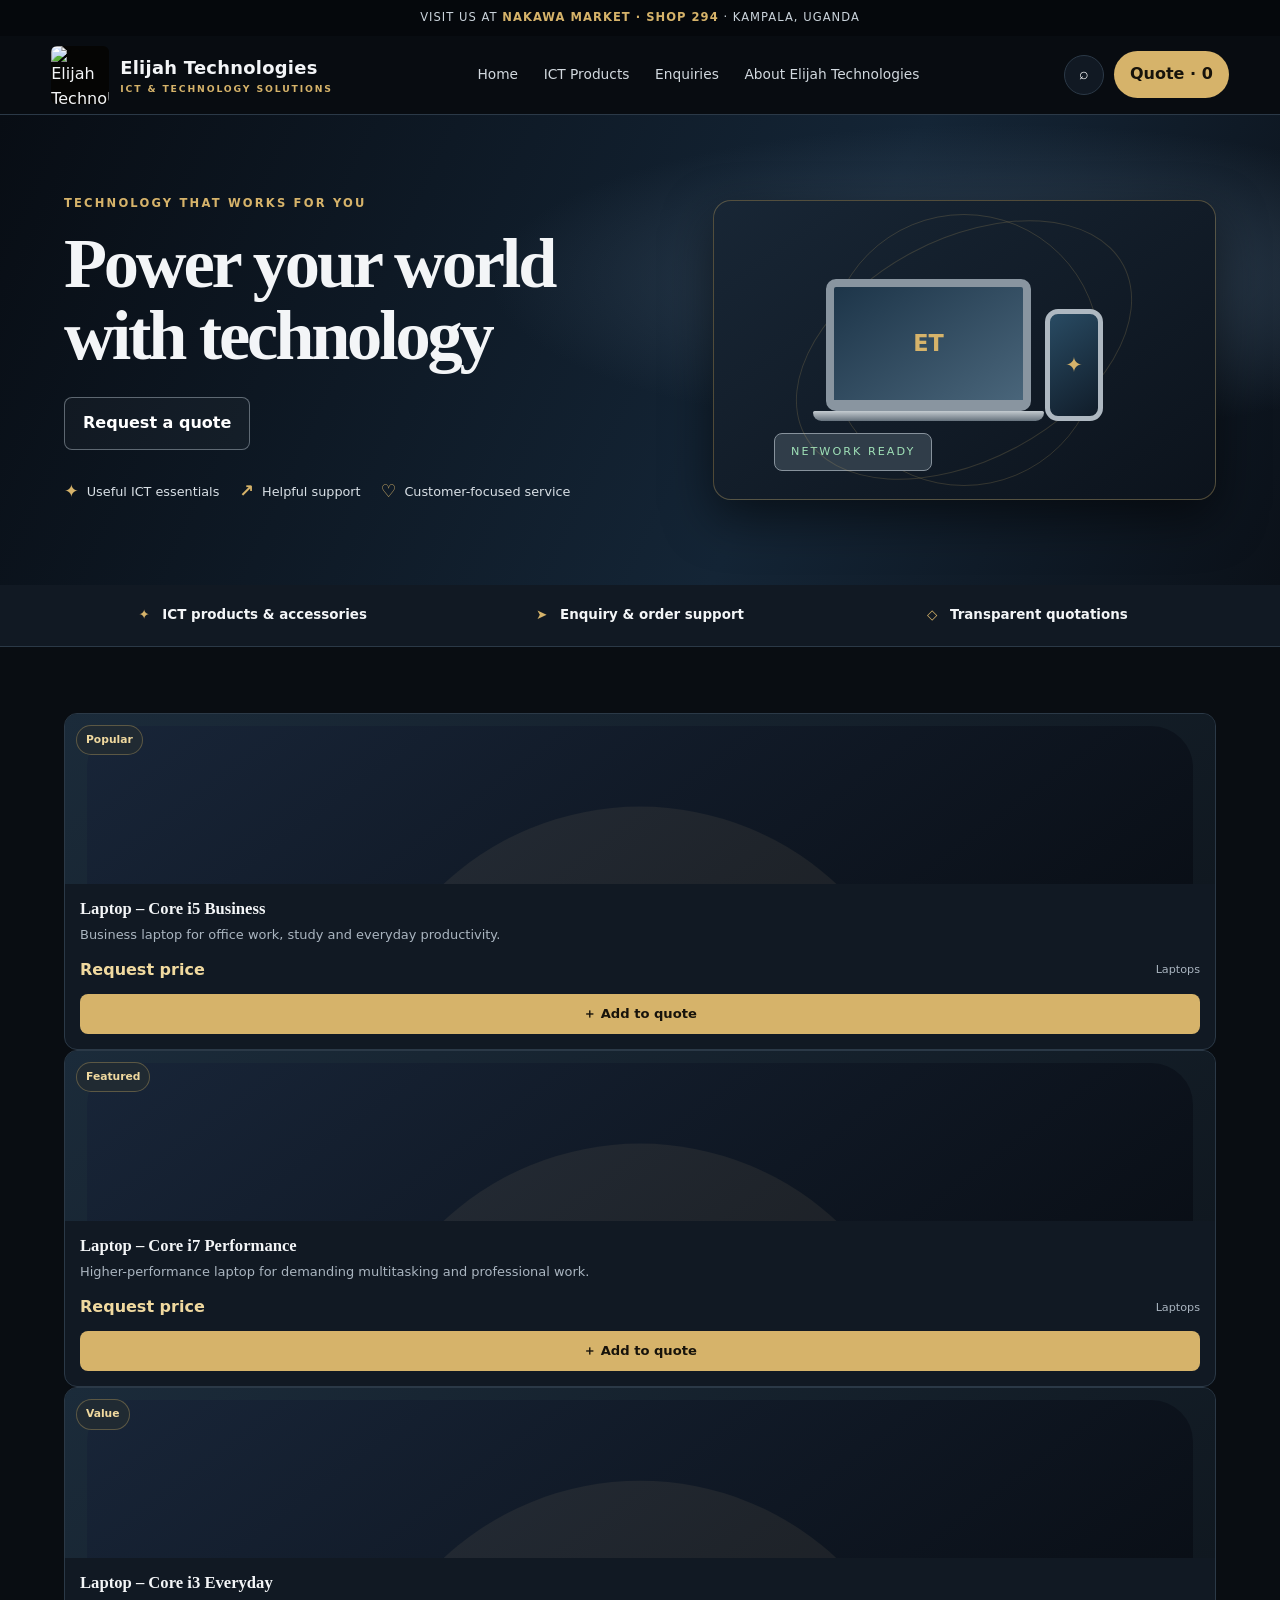
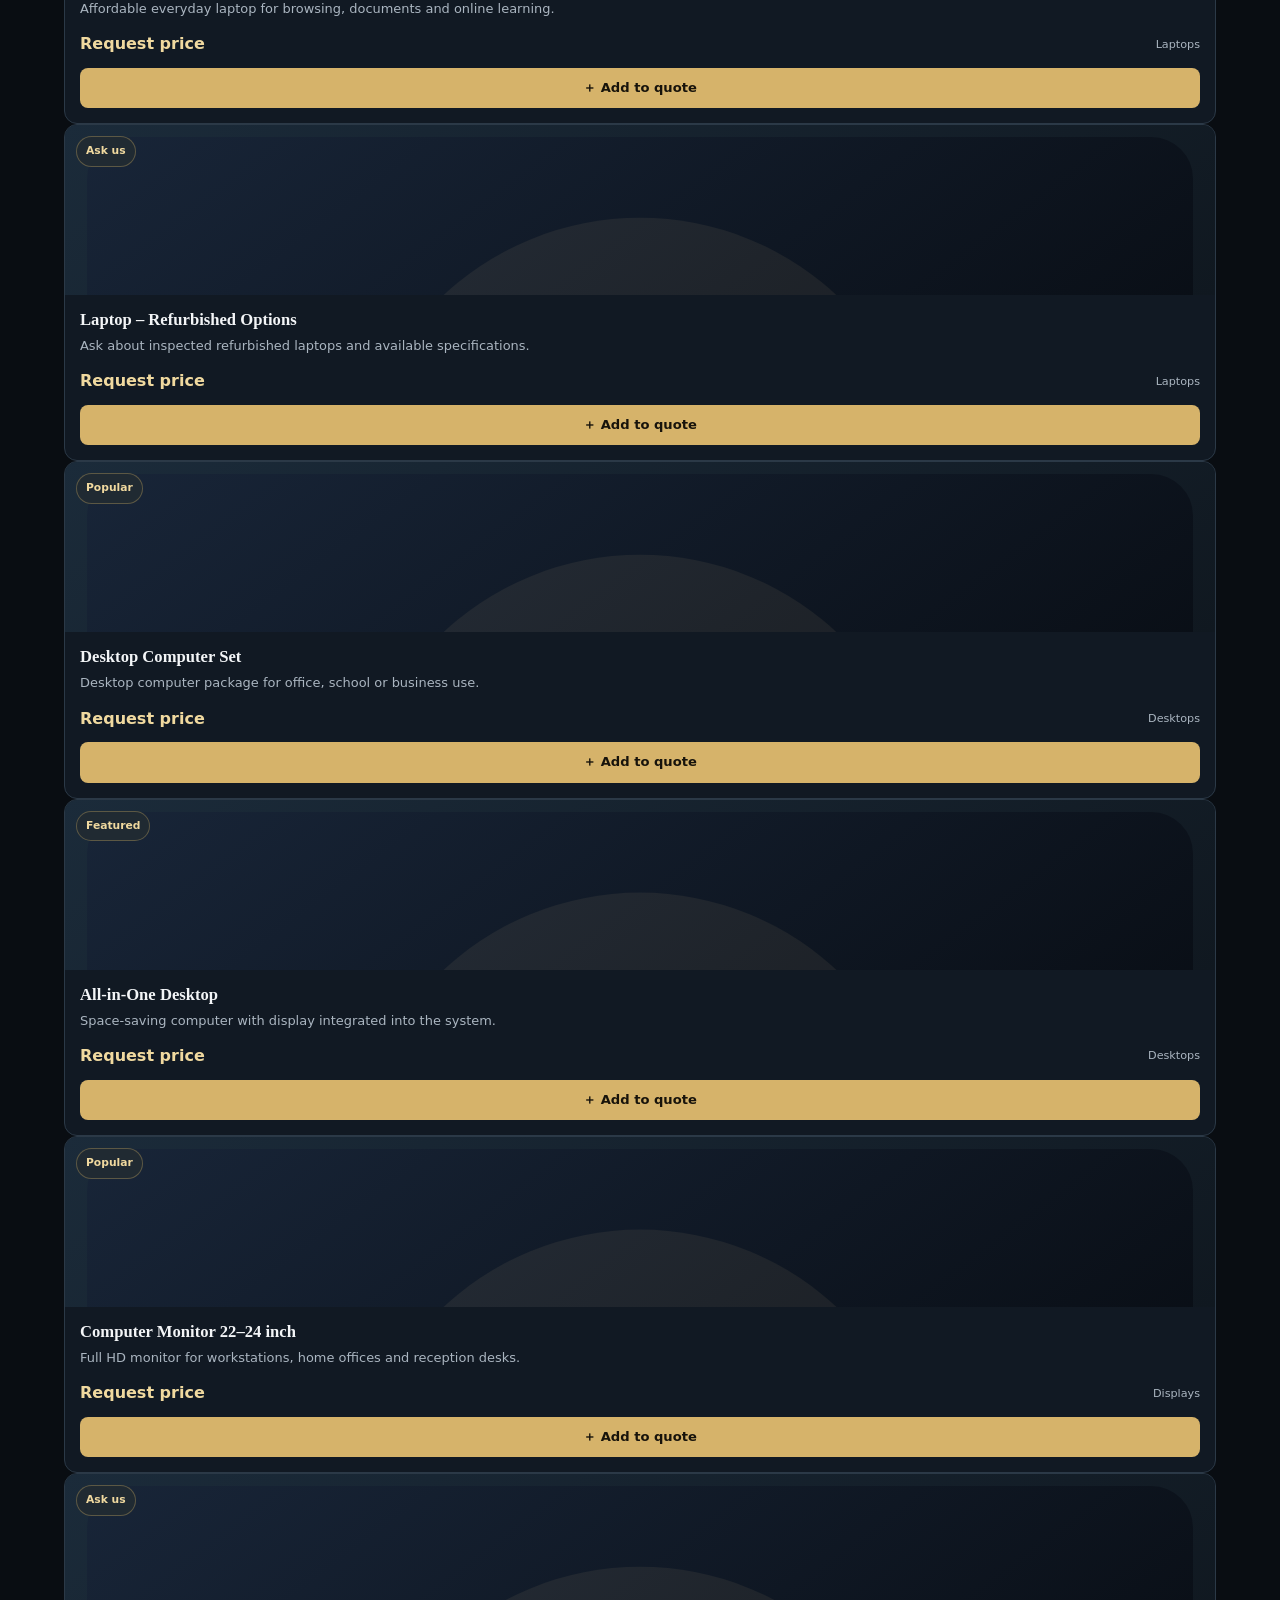
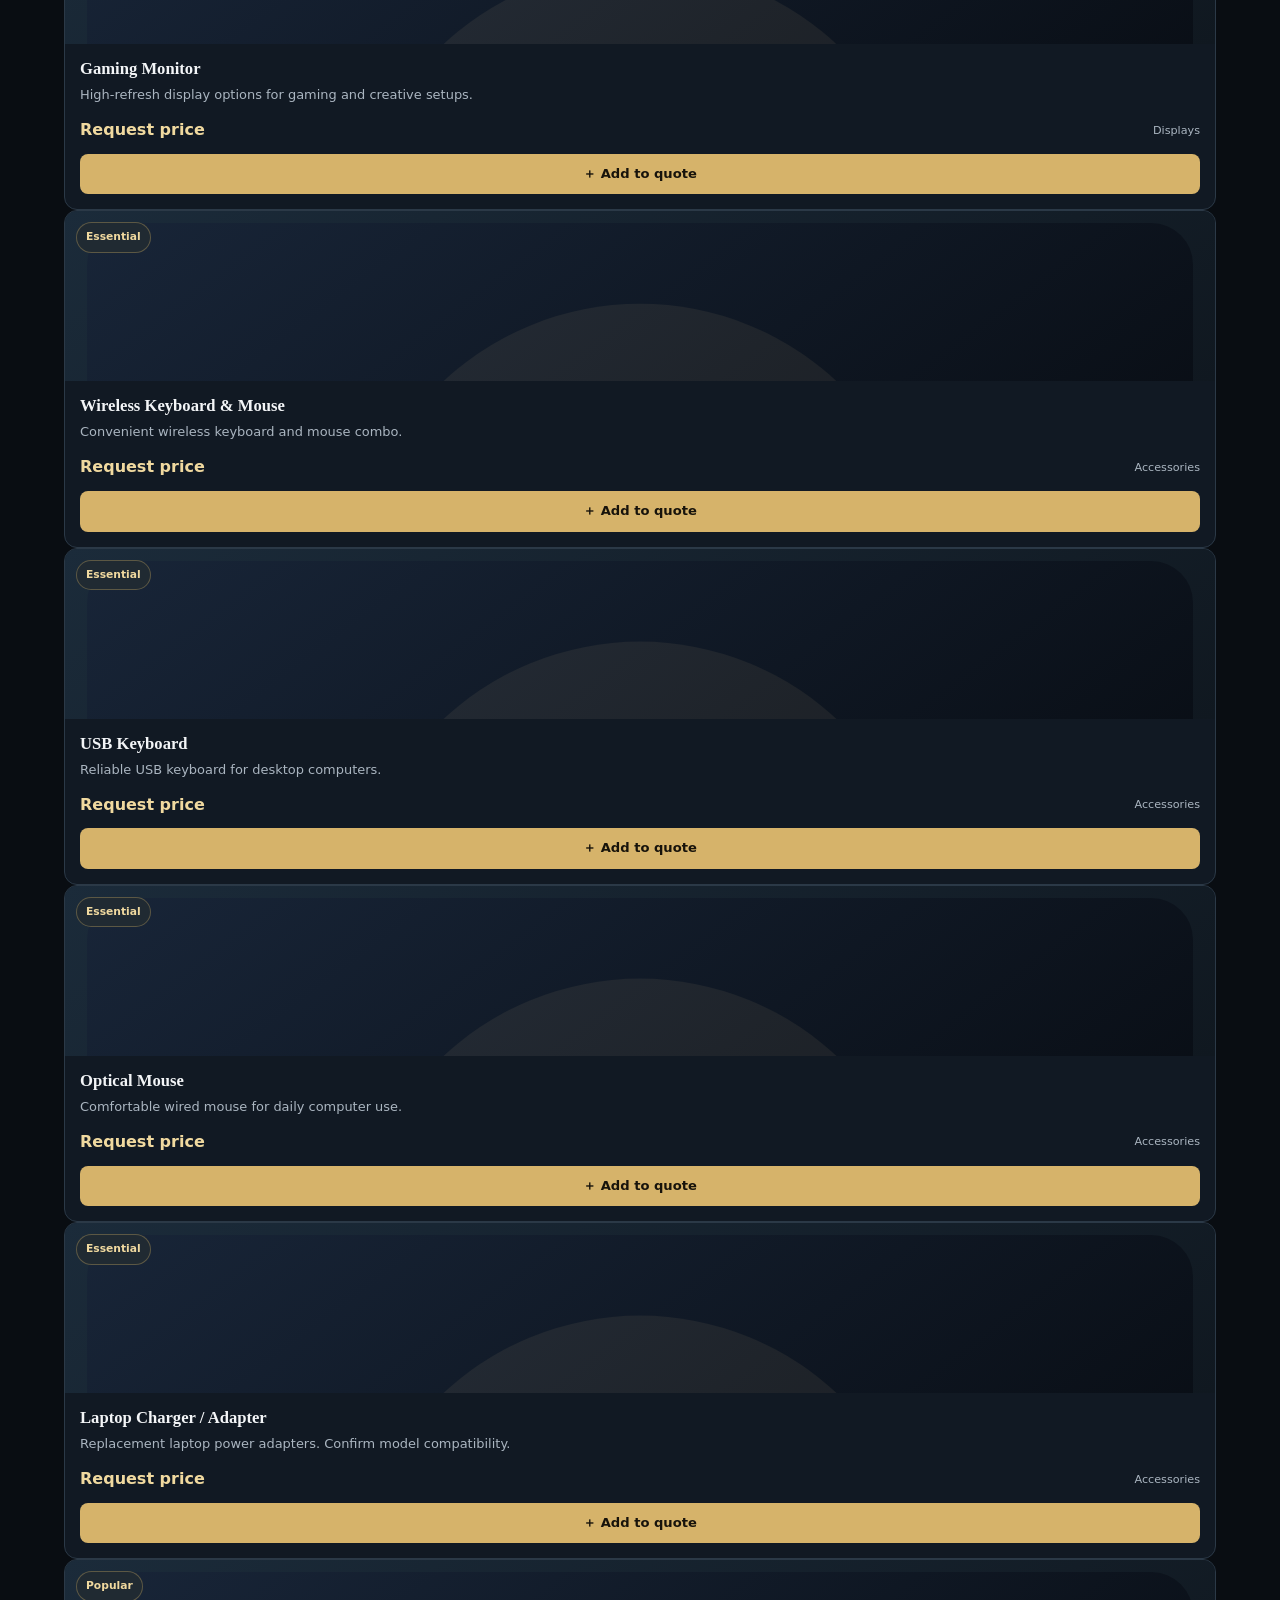
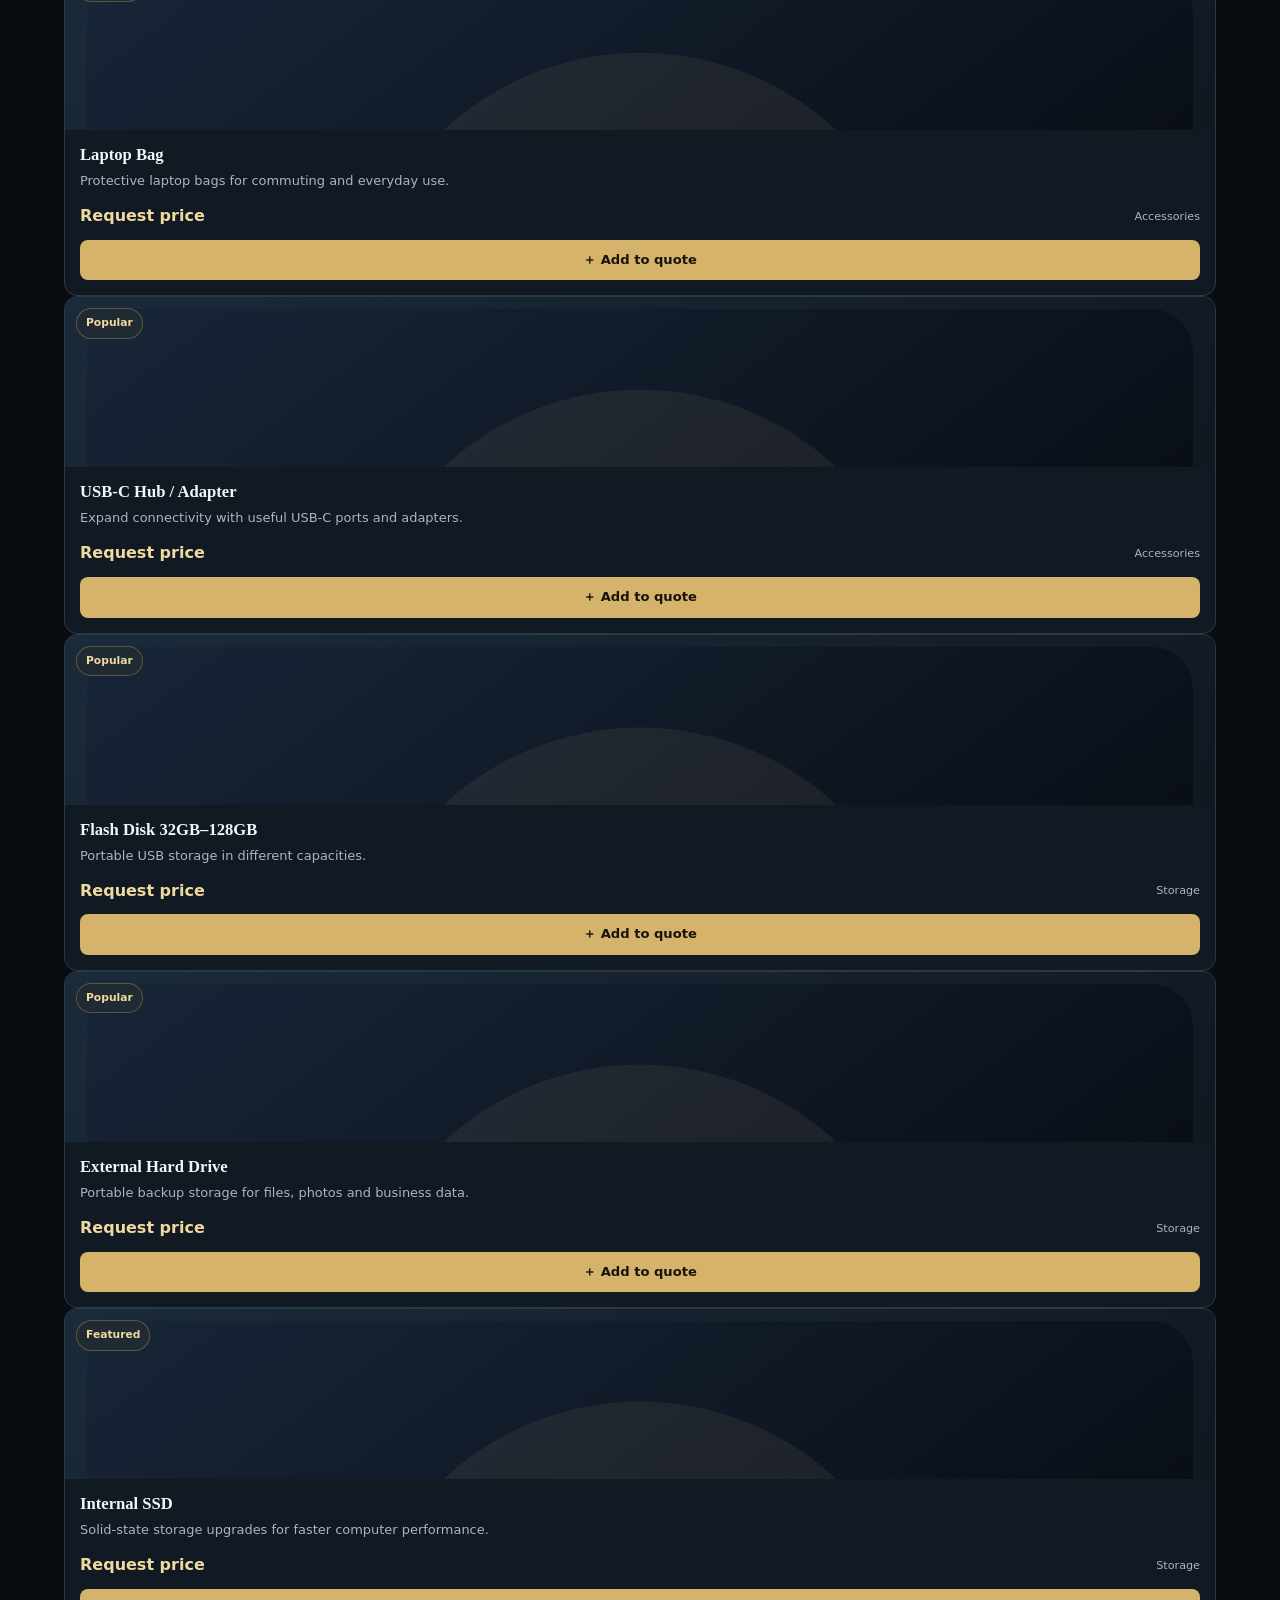
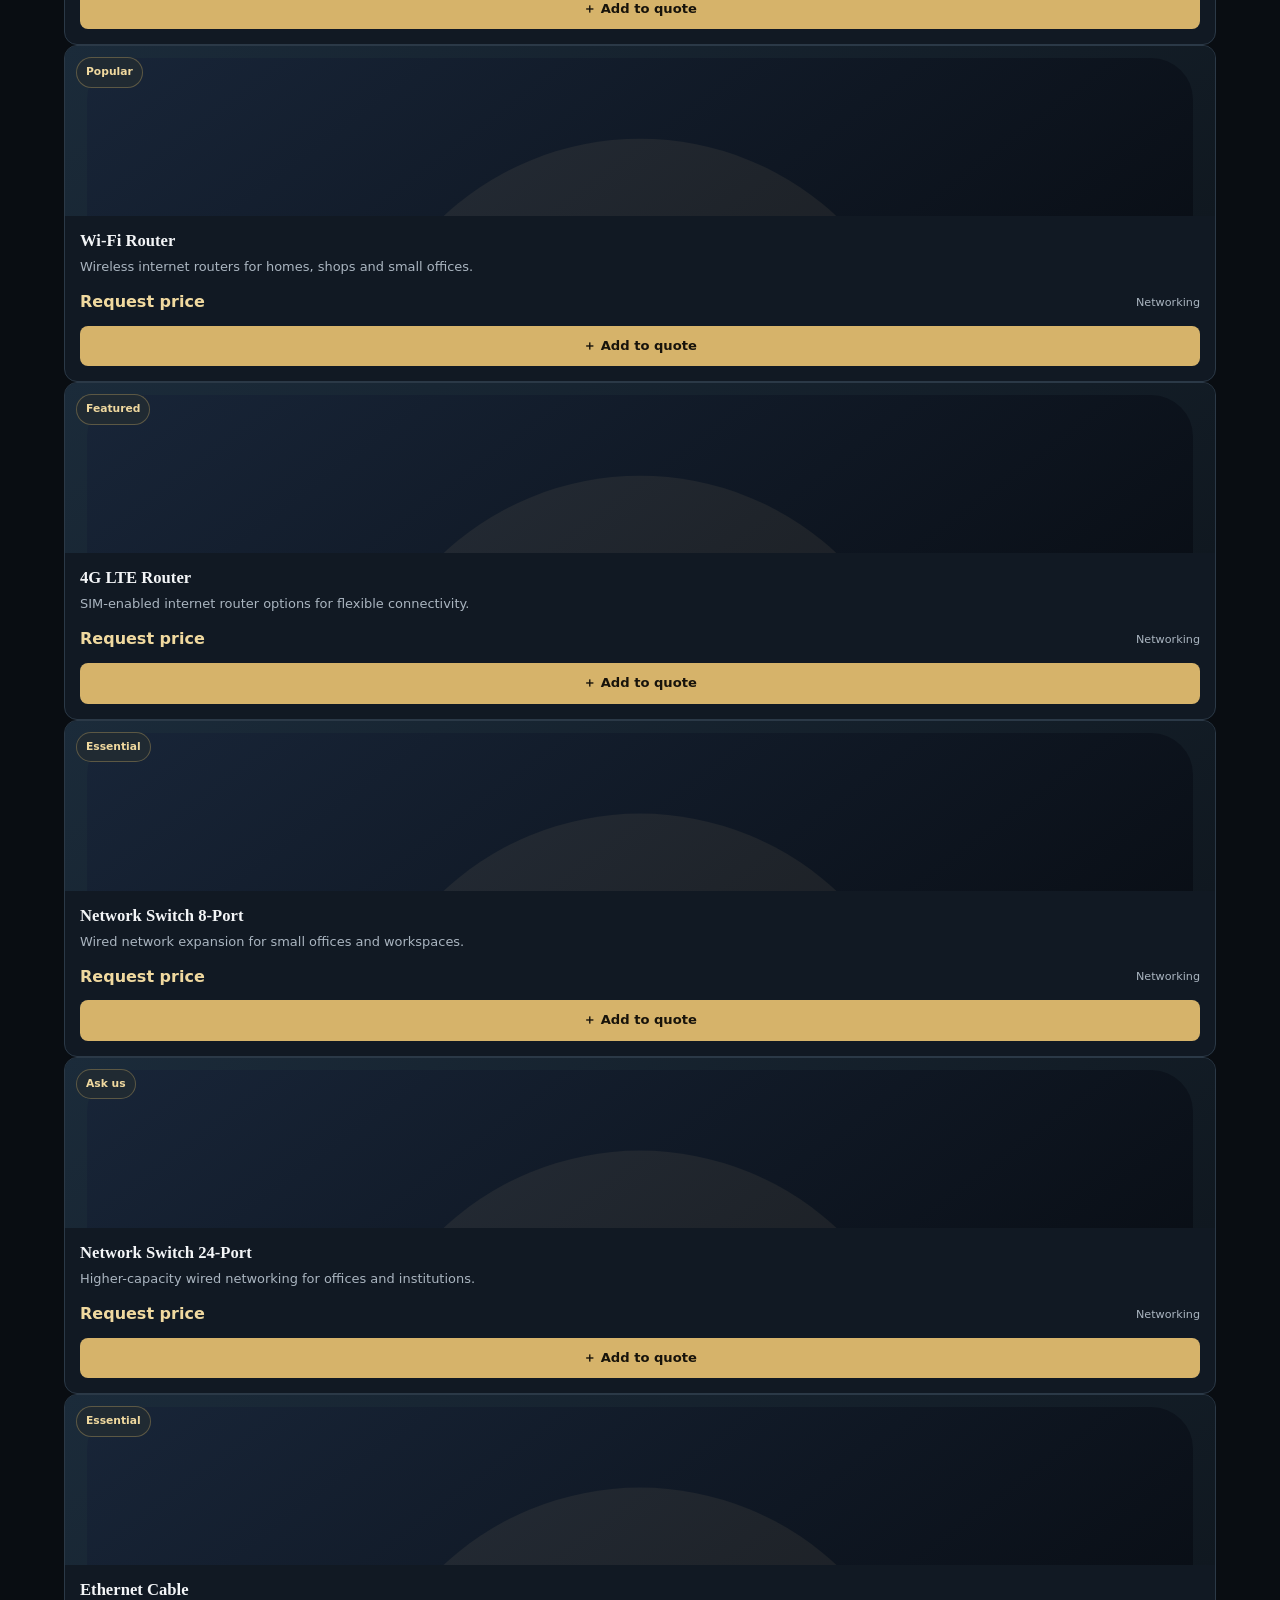
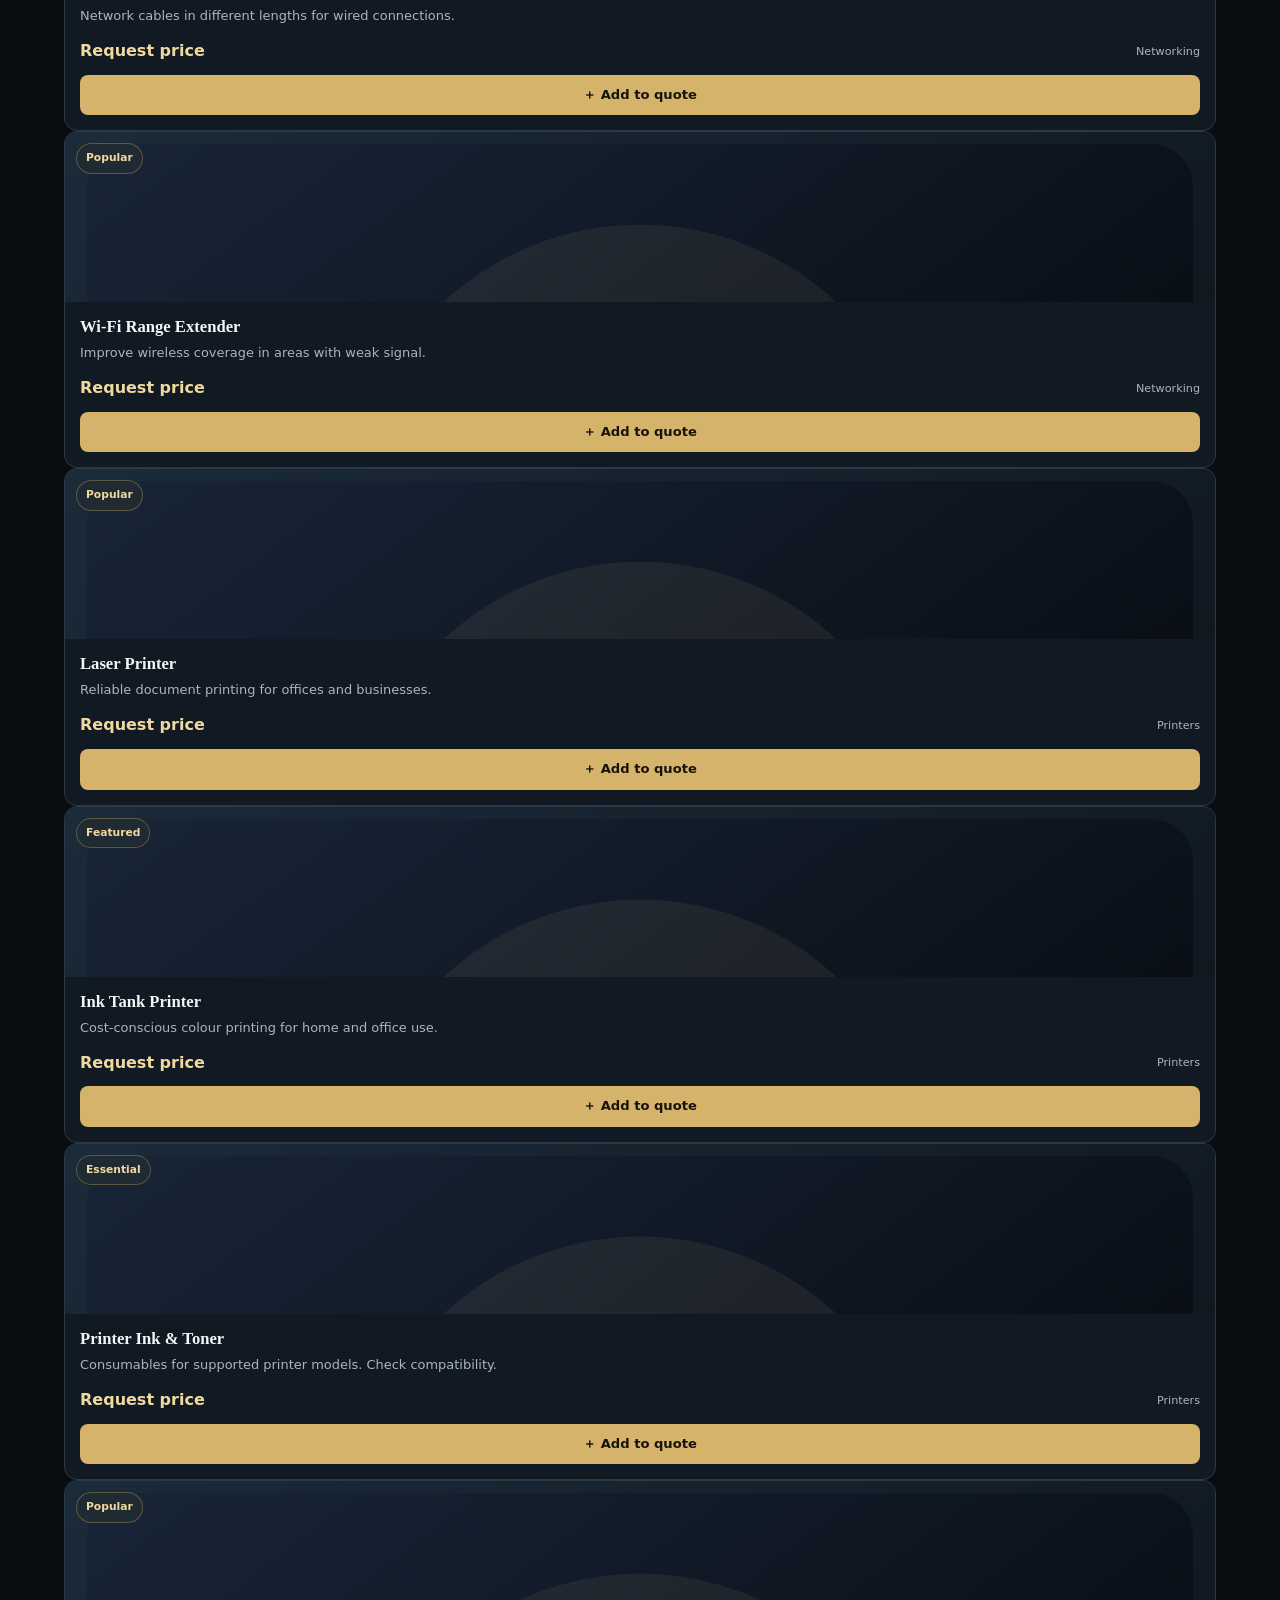
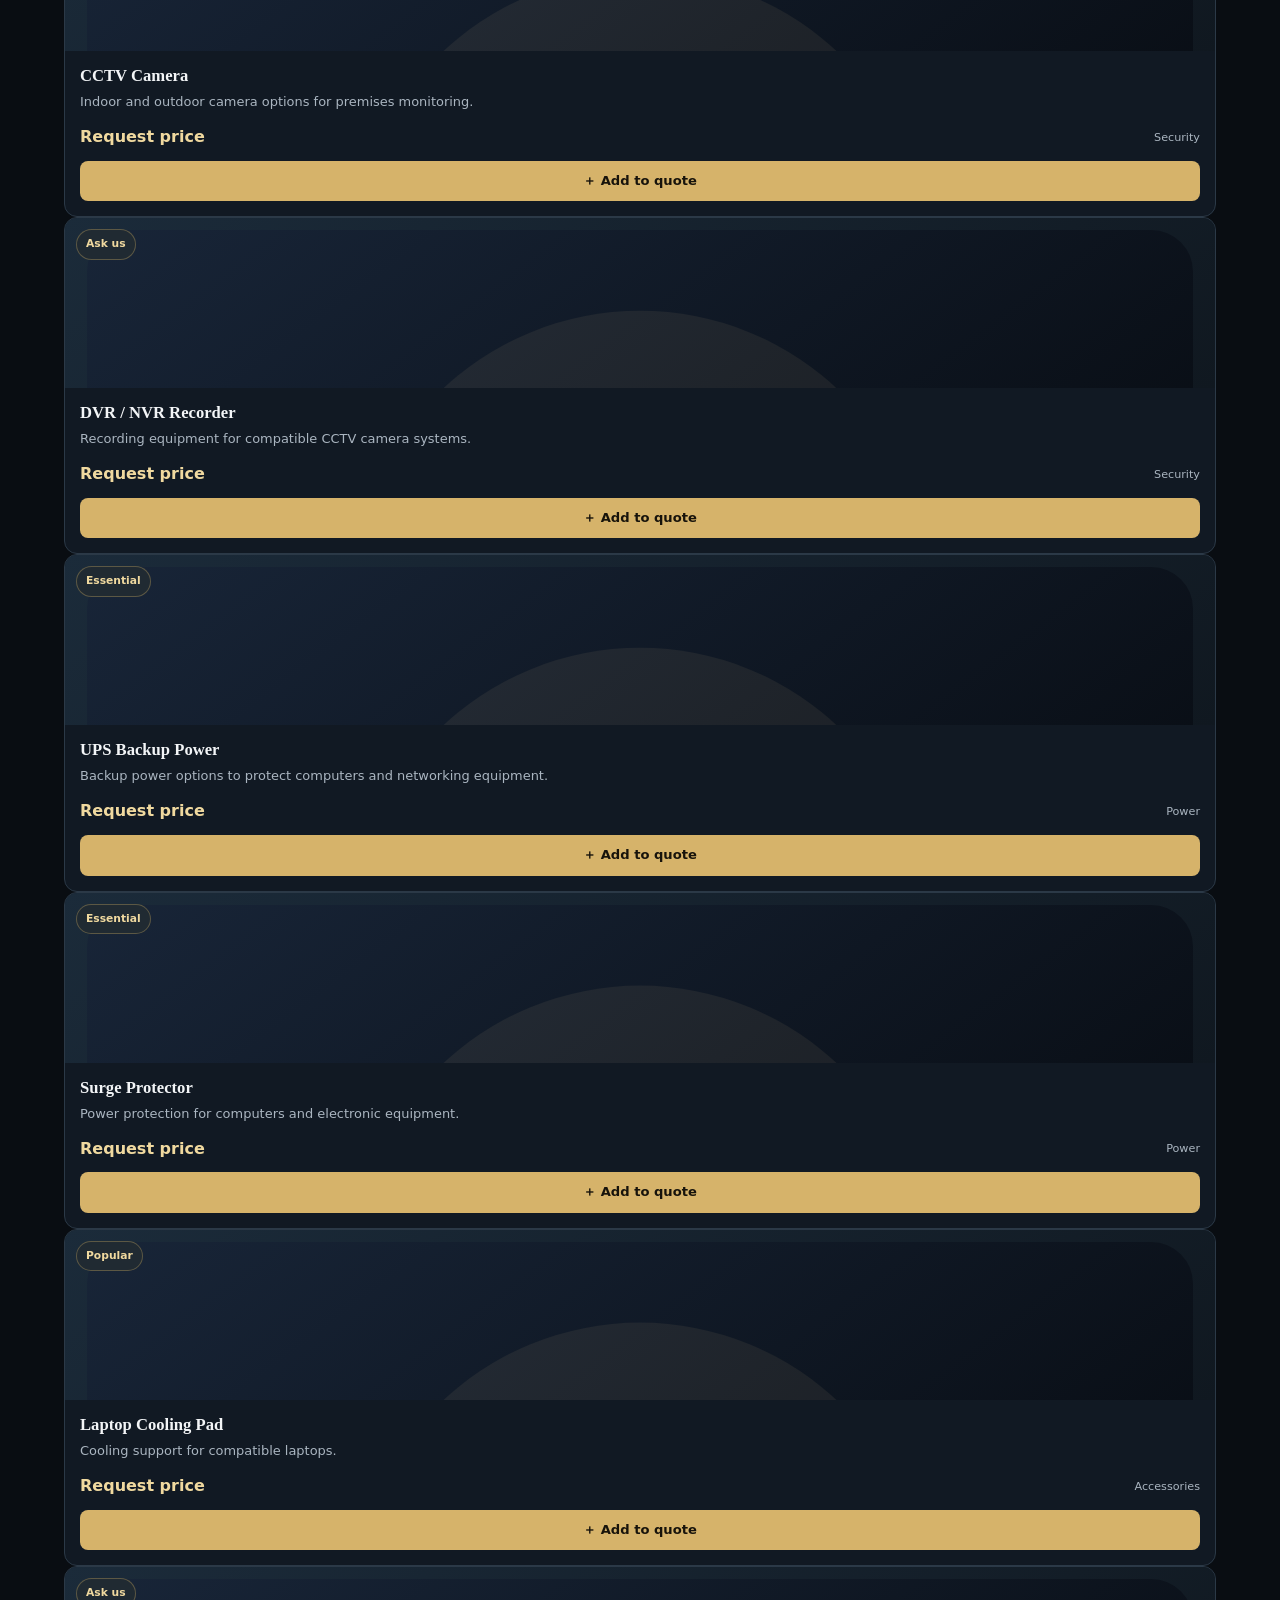
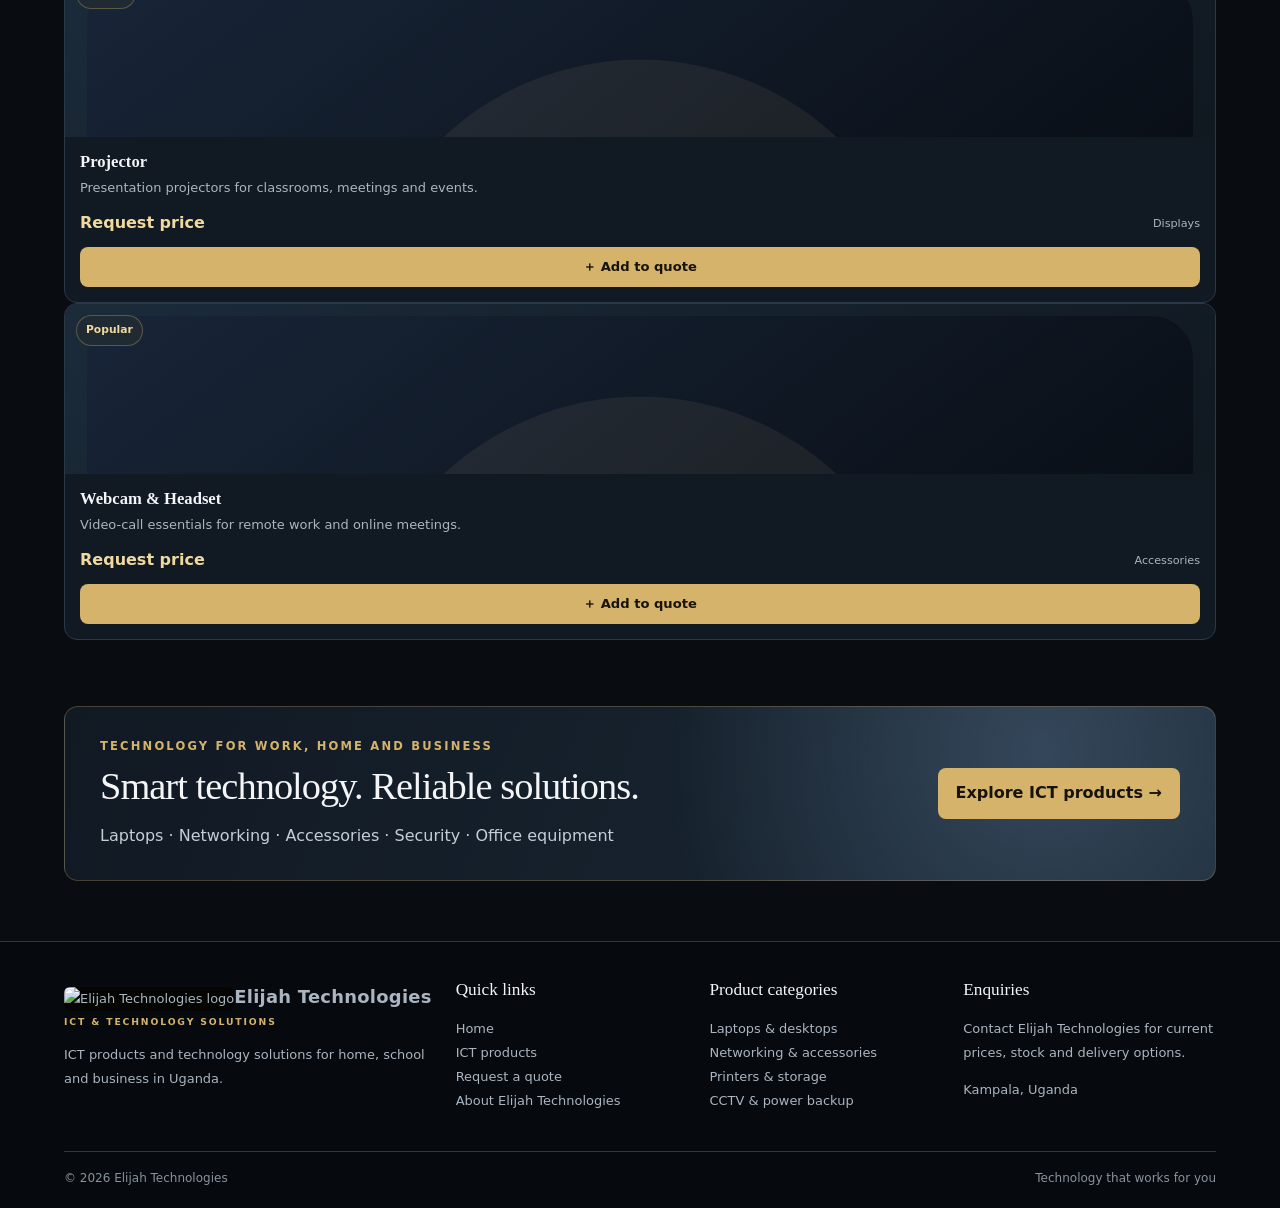
==== commit 6b335b48: "Add files via upload" ====
--- a/index.html
+++ b/index.html
@@ -3,132 +3,168 @@
 <head>
 <meta charset="utf-8">
 <meta name="viewport" content="width=device-width,initial-scale=1">
-<meta name="theme-color" content="#180b12">
-<meta name="description" content="EXTRAS ICT — laptops, computers, networking, accessories and technology solutions in Kampala, Uganda.">
-<title>EXTRAS ICT — Technology that works for you</title>
+<meta name="theme-color" content="#090d12">
+<meta name="description" content="Elijah Technologies — ICT products, computers, laptops, networking, accessories and technology solutions in Kampala, Uganda.">
+<title>Elijah Technologies | ICT Products &amp; Technology Solutions</title>
 <style>
-:root{--bg:#f4f7f1;--ink:#172820;--muted:#66756c;--product:#155e4a;--product2:#24745d;--night:#102a25;--gold:#e6ad52;--line:#dce7dd;--white:#fff;--green:#17734b;--shadow:0 16px 40px #123a2812}
-*{box-sizing:border-box}html{scroll-behavior:smooth;scroll-padding-top:82px}body{margin:0;background:var(--bg);color:var(--ink);font-family:Inter,ui-sans-serif,system-ui,-apple-system,"Segoe UI",sans-serif}button,input,select,textarea{font:inherit}button,a{-webkit-tap-highlight-color:transparent}a{color:inherit;text-decoration:none}button{cursor:pointer}
-.announcement{background:#0b211c;color:#e4eee7;text-align:center;padding:8px 12px;font-size:.74rem;letter-spacing:.07em}.announcement b{color:var(--gold)}
-header{position:sticky;top:0;z-index:30;height:74px;padding:0 max(4%,calc((100% - 1420px)/2));display:flex;align-items:center;justify-content:space-between;gap:20px;background:#102a25f7;color:white;border-bottom:1px solid #ffffff17;backdrop-filter:blur(14px)}
-.brand{display:flex;align-items:center;gap:10px;min-width:max-content}.brand-logo{display:block;width:150px;height:58px;object-fit:contain;border-radius:6px;flex-shrink:0;background:#050505}.brand-icon{width:43px;height:43px;border:1.5px solid var(--gold);border-radius:50%;display:grid;place-items:center;color:var(--gold);font-size:1.45rem}.brand-name{font:1.35rem/1 Georgia,serif;letter-spacing:.02em}.brand-name small{display:block;font:700 .59rem/1.7 system-ui,sans-serif;letter-spacing:.24em;color:var(--gold)}
-nav{display:flex;gap:clamp(12px,2.3vw,32px);align-items:center}nav a{font-size:.88rem;color:#e9dce2}nav a:hover{color:var(--gold)}.head-actions{display:flex;align-items:center;gap:10px}.head-btn{border:1px solid #ffffff2e;background:#ffffff0a;color:white;border-radius:50%;width:40px;height:40px;display:grid;place-items:center;font-size:1.05rem}.basket-button{background:var(--gold);color:var(--night);border:0;border-radius:99px;padding:11px 15px;font-weight:850;white-space:nowrap}
-.hero{isolation:isolate;position:relative;overflow:hidden;min-height:480px;display:grid;grid-template-columns:1fr;align-items:center;gap:24px;padding:64px max(5%,calc((100% - 1380px)/2));color:white;background:radial-gradient(ellipse at 78% 35%,#427d62 0,transparent 31%),linear-gradient(112deg,#0d2922 0%,#174c3b 58%,#102a25 100%)}
-.hero:after{content:"";position:absolute;inset:0;z-index:-1;background:linear-gradient(90deg,#0d2922 0%,#0d2922d9 38%,transparent 90%)}.eyebrow{font-size:.73rem;font-weight:850;letter-spacing:.2em;text-transform:uppercase;color:var(--gold)}.hero h1{font:500 clamp(3.1rem,6.2vw,6rem)/.97 Georgia,serif;letter-spacing:-.05em;margin:18px 0}.hero h1 em{font-weight:400;color:var(--gold)}.hero-copy>p{color:#e8dce1;max-width:550px;font-size:1rem;line-height:1.8}.hero-ctas{display:flex;gap:12px;flex-wrap:wrap;margin-top:26px}.btn{border:0;border-radius:8px;padding:13px 17px;display:inline-flex;align-items:center;justify-content:center;gap:9px;font-weight:800;transition:transform .18s,box-shadow .18s,filter .18s}.btn:hover{transform:translateY(-2px);box-shadow:0 9px 22px #0002;filter:brightness(1.04)}.btn-gold{background:var(--gold);color:#26131b}.btn-outline{border:1px solid #ffffff70;color:white;background:transparent}.btn-product{background:var(--product);color:white}.btn-green{background:var(--green);color:white}.hero-points{display:flex;flex-wrap:wrap;gap:23px;margin-top:31px}.hero-point{display:flex;align-items:center;gap:9px;font-size:.8rem;color:#f3e6eb}.hero-point b{font-size:1.25rem;color:var(--gold);font-weight:500}
-.hero-poster-wrap{display:flex;align-items:center;justify-content:center;min-width:0;grid-column:1 / -1;grid-row:1;margin:0 auto 26px;width:100%}.hero-copy{grid-row:2;grid-column:1 / -1;max-width:900px;margin:0 auto;text-align:center}.hero-copy>p{margin-left:auto;margin-right:auto}.hero-ctas,.hero-points{justify-content:center}.hero-poster{display:block;width:min(100%,900px);height:auto;max-height:none;object-fit:contain;border-radius:12px;box-shadow:0 22px 55px #0008;border:1px solid #ffffff20}.extras-logo-hero{background:#050505}.hero-art{position:relative;min-height:330px;display:flex;align-items:center;justify-content:center}.art-glow{position:absolute;width:300px;height:300px;border-radius:50%;background:#e6ad5230;filter:blur(26px)}.art-table{position:absolute;bottom:15px;width:100%;height:70px;background:linear-gradient(#5a3429,#2a1718);border-radius:50%;transform:rotate(-4deg);box-shadow:0 22px 28px #0005}.glass{position:absolute;z-index:2;bottom:73px;left:12%;width:92px;height:125px;border:2px solid #f6dfd2a0;border-top:0;border-radius:3px 3px 32px 32px;background:linear-gradient(transparent 43%,#a41435 44%,#620c25 90%);transform:rotate(-5deg)}.glass:before{content:"";position:absolute;bottom:-53px;left:42px;height:54px;width:2px;background:#f6dfd2a0}.glass:after{content:"";position:absolute;bottom:-55px;left:14px;width:58px;height:2px;background:#f6dfd2a0}.bottle-art{position:absolute;z-index:3;bottom:40px;left:42%;width:88px;height:225px;border-radius:17px 17px 10px 10px;background:linear-gradient(90deg,#101713,#274b32 35%,#36563d 58%,#101a13);box-shadow:12px 18px 28px #0008}.bottle-art:before{content:"";position:absolute;top:-52px;left:26px;width:36px;height:58px;background:linear-gradient(90deg,#220a13,#711a32,#220a13);border-top:9px solid #b7894e;border-radius:5px 5px 0 0}.bottle-art:after{content:"BORNE\\A ESPÉRANCE";white-space:pre;position:absolute;top:82px;left:6px;right:6px;padding:15px 0;text-align:center;background:#f1dfbb;color:#413022;font:11px/1.5 Georgia,serif}.bottle-art.red{z-index:4;left:57%;bottom:28px;width:100px;height:265px;background:linear-gradient(90deg,#17080e,#55182a 35%,#742a3d 60%,#1b0910)}.bottle-art.red:before{left:31px;background:linear-gradient(90deg,#210710,#6d1530,#210710)}.bottle-art.red:after{content:"V&A\\A WINE HOUSE";top:94px;background:#e6ad52;color:#183d30;font-weight:bold;font-size:12px}.art-grapes{position:absolute;right:1%;bottom:35px;font-size:3.1rem;filter:drop-shadow(0 8px 9px #0006)}.art-caption{position:absolute;right:0;top:15px;font:italic 1.2rem Georgia,serif;color:#efd18c}
-.benefits{display:grid;grid-template-columns:repeat(3,1fr);gap:10px;background:#fff;padding:20px 5%;border-bottom:1px solid var(--line);text-align:center}.benefits div{font-size:.84rem;font-weight:750}.benefits span{color:var(--product);margin-right:8px}
-main{max-width:1500px;margin:auto}.section{padding:62px 5%}.section-heading{display:flex;align-items:end;justify-content:space-between;gap:24px;margin-bottom:25px}.kicker{font-size:.73rem;letter-spacing:.18em;text-transform:uppercase;font-weight:850;color:var(--product)}h2{font:500 clamp(2rem,4vw,3rem)/1.1 Georgia,serif;margin:9px 0}.section-heading p{max-width:470px;color:var(--muted);line-height:1.65;margin:0}.toolbar{display:flex;gap:10px;align-items:center;justify-content:space-between;margin-bottom:16px}.filters{display:flex;gap:7px;flex-wrap:wrap}.filter{border:1px solid var(--line);background:white;border-radius:99px;padding:9px 13px;font-size:.79rem;font-weight:750;color:#45594d}.filter.active{background:var(--product);border-color:var(--product);color:white}.search-sort{display:flex;gap:8px}.search-sort input,.search-sort select{min-width:0;border:1px solid var(--line);border-radius:7px;background:#fff;padding:10px 11px;color:var(--ink);outline-color:var(--product)}
-.shop-layout{display:grid;grid-template-columns:minmax(0,1fr) 330px;gap:23px;align-items:start}.products{display:grid;grid-template-columns:repeat(3,minmax(0,1fr));gap:15px}.product{background:#fff;border:1px solid var(--line);border-radius:12px;overflow:hidden;display:flex;flex-direction:column;transition:transform .2s,box-shadow .2s}.product:hover{transform:translateY(-4px);box-shadow:var(--shadow)}.product-visual{height:170px;display:grid;place-items:center;position:relative;overflow:hidden;background:linear-gradient(145deg,#f4f0df,#dce9dc)}.product-visual:before{content:"";position:absolute;width:140px;height:140px;border-radius:50%;background:#f9fff5;box-shadow:0 0 0 1px #fff}.product-photo{position:relative;z-index:1;width:100%;height:100%;object-fit:contain;padding:12px 22px;mix-blend-mode:multiply}.product-visual:has(.product-photo):before{display:none}.mini-bottle{position:relative;z-index:1;width:48px;height:108px;border-radius:8px 8px 5px 5px;background:linear-gradient(90deg,#102820,#1d694d 34%,#34805c 60%,#102820);box-shadow:8px 9px 13px #33111d2b}.mini-bottle:before{content:"";position:absolute;top:-25px;left:14px;width:20px;height:29px;border-top:5px solid #c69b57;border-radius:4px 4px 0 0;background:#155e4a}.mini-bottle:after{content:"V&A";position:absolute;top:40px;left:4px;right:4px;text-align:center;padding:8px 0;background:#f1d59a;color:#183d30;font:bold 9px Georgia,serif}.product:nth-child(3n+2) .mini-bottle{background:linear-gradient(90deg,#102820,#1d694d,#102820)}.product:nth-child(3n+2) .mini-bottle:after{content:"BORNE";font-size:7px}.product:nth-child(3n) .mini-bottle{background:linear-gradient(90deg,#4b3519,#b27a31,#4b3519)}.product-badge{position:absolute;top:11px;left:11px;z-index:2;background:#fff;border-radius:99px;padding:6px 9px;font-size:.67rem;font-weight:850;color:var(--product)}.product-body{padding:14px;display:flex;flex-direction:column;flex:1}.product h3{font:600 1.04rem Georgia,serif;margin:0 0 6px}.product p{color:var(--muted);font-size:.81rem;line-height:1.55;margin:0 0 13px;flex:1}.product-meta{display:flex;align-items:center;justify-content:space-between;gap:7px;margin-bottom:11px}.price{font-weight:900;color:var(--product)}.product-kind{font-size:.7rem;color:var(--muted)}.add-btn{width:100%;padding:10px;font-size:.83rem}.fineprint{font-size:.75rem;color:var(--muted);line-height:1.6;margin-top:14px}
-.sidebar{display:grid;gap:15px;position:sticky;top:91px}.panel{border:1px solid var(--line);border-radius:12px;background:#fff;overflow:hidden;box-shadow:0 6px 20px #2e0c1607}.panel-head{padding:16px;border-bottom:1px solid var(--line);display:flex;justify-content:space-between;align-items:center;font-weight:850}.pill-count{display:grid;place-items:center;background:var(--product);color:#fff;border-radius:50%;width:25px;height:25px;font-size:.78rem}.panel-body{padding:15px}.cart-list{max-height:260px;overflow:auto}.cart-item{display:grid;grid-template-columns:1fr auto;gap:8px;padding:10px 0;border-bottom:1px solid #f0e8e8;font-size:.82rem}.cart-item small{display:block;color:var(--muted);margin-top:4px}.quantity{display:flex;align-items:center;gap:7px;margin-top:7px}.quantity button{width:25px;height:25px;background:#fff;border:1px solid var(--line);border-radius:6px}.empty{font-size:.83rem;color:var(--muted);line-height:1.55}.summary{margin-top:12px}.sumrow{display:flex;justify-content:space-between;gap:10px;padding:7px 0;font-size:.84rem}.sumrow.total{border-top:1px solid var(--line);margin-top:5px;padding-top:13px;color:var(--product);font-size:1.08rem;font-weight:900}.full{width:100%;margin-top:10px}
-.area-pick{display:grid;grid-template-columns:1fr 1fr;gap:8px}.area-option{border:1px solid var(--line);background:white;border-radius:8px;padding:12px 7px;text-align:center;color:var(--ink)}.area-option.active{border:1.5px solid var(--product);background:#fff6f8;box-shadow:0 0 0 2px #68102e0b}.area-option strong{display:block;font-size:.84rem}.area-option small{display:block;color:var(--muted);font-size:.7rem;margin-top:6px}.field{margin-top:12px}.field label{display:block;font-size:.78rem;font-weight:800;margin-bottom:6px}.field input,.field textarea{width:100%;border:1px solid #ded1d5;border-radius:7px;padding:11px;background:#fff;outline-color:var(--product)}.field textarea{resize:vertical}.small-note{font-size:.72rem;color:var(--muted);line-height:1.55;margin:10px 0 0}.notice{display:none;background:#edf7ef;color:#20572e;padding:12px;border-radius:7px;margin-top:12px;font-size:.82rem;line-height:1.55}.notice.show{display:block}
-.promo{margin:0 5% 60px;border-radius:14px;background:linear-gradient(105deg,#260a17,#741637);color:#fff;padding:31px 35px;display:flex;justify-content:space-between;align-items:center;gap:20px;overflow:hidden}.promo h2{font-size:clamp(1.8rem,3vw,2.6rem)}.promo p{color:#e8d9df;line-height:1.6;margin-bottom:0}.promo .kicker{color:var(--gold)}
-footer{background:var(--night);color:#f6ebef;padding:38px 5% 20px}.footer-grid{display:grid;grid-template-columns:1.4fr 1fr 1fr 1.1fr;gap:24px;padding-bottom:25px}.footer-grid h3{font:1.08rem Georgia,serif;margin-top:0}.footer-grid p,.footer-grid a{font-size:.81rem;color:#c8b7bf;line-height:1.85;display:block}.footer-bottom{border-top:1px solid #ffffff20;padding-top:17px;display:flex;justify-content:space-between;gap:15px;color:#a997a0;font-size:.75rem}
-.toast{position:fixed;bottom:20px;left:50%;transform:translate(-50%,20px);opacity:0;pointer-events:none;background:#20131a;color:#fff;padding:12px 18px;border-radius:99px;box-shadow:0 10px 30px #0003;z-index:50;font-size:.86rem;transition:.2s}.toast.show{opacity:1;transform:translate(-50%,0)}
+
+:root{
+  color-scheme:dark;
+  --bg:#090d12;--surface:#111923;--surface-2:#172330;
+  --ink:#f3f5f7;--muted:#aab5c0;--line:#2b3947;
+  --accent:#d6b36a;--accent-2:#f0d99f;--night:#06090d;
+  --green:#287653;--shadow:0 18px 48px #0008;
+}
+*{box-sizing:border-box}
+html{scroll-behavior:smooth;scroll-padding-top:84px}
+body{margin:0;background:var(--bg);color:var(--ink);font-family:Inter,ui-sans-serif,system-ui,-apple-system,"Segoe UI",sans-serif;line-height:1.55}
+button,input,select,textarea{font:inherit}
+button,a{-webkit-tap-highlight-color:transparent}
+a{color:inherit;text-decoration:none}
+button{cursor:pointer}
+.announcement{background:#05080c;color:#cbd4dc;text-align:center;padding:9px 12px;font-size:.72rem;letter-spacing:.09em}
+.announcement b{color:var(--accent)}
+header{position:sticky;top:0;z-index:30;min-height:72px;padding:10px max(4%,calc((100% - 1420px)/2));display:flex;align-items:center;justify-content:space-between;gap:20px;background:#090d12f5;border-bottom:1px solid var(--line);backdrop-filter:blur(14px)}
+.brand{display:flex;align-items:center;gap:11px;min-width:max-content;text-decoration:none}
+.brand-logo{width:58px;height:58px;object-fit:contain;border-radius:6px;background:#050504}
+.brand-name{font-size:1.12rem;font-weight:850;letter-spacing:.015em}
+.brand-name small{display:block;color:var(--accent);font-size:.58rem;letter-spacing:.2em;font-weight:750}
+nav{display:flex;gap:clamp(12px,2vw,28px);align-items:center}
+nav a{font-size:.86rem;color:#d2d9df;transition:color .2s}
+nav a:hover{color:var(--accent)}
+.head-actions{display:flex;align-items:center;gap:10px}
+.head-btn{border:1px solid var(--line);background:var(--surface);color:white;border-radius:50%;width:40px;height:40px;display:grid;place-items:center}
+.basket-button{background:var(--accent);color:#17130b;border:0;border-radius:999px;padding:11px 16px;font-weight:850;white-space:nowrap}
+main{max-width:1500px;margin:auto}
+.hero{position:relative;overflow:hidden;min-height:470px;display:grid;grid-template-columns:1.1fr .9fr;align-items:center;gap:34px;padding:64px max(5%,calc((100% - 1380px)/2));background:radial-gradient(ellipse at 78% 35%,#34475a 0,transparent 36%),linear-gradient(115deg,#080d14,#142536 62%,#0b1119)}
+.eyebrow,.kicker{font-size:.72rem;font-weight:850;letter-spacing:.19em;text-transform:uppercase;color:var(--accent)}
+.hero h1{font:600 clamp(2.8rem,5.5vw,5.3rem)/1.02 Georgia,serif;letter-spacing:-.045em;margin:16px 0}
+.hero h1 em{color:var(--accent);font-style:normal}
+.hero-copy>p{color:#c5ced7;max-width:570px;font-size:1rem;line-height:1.8}
+.hero-ctas{display:flex;gap:12px;flex-wrap:wrap;margin-top:25px}
+.btn{border:0;border-radius:8px;padding:13px 18px;display:inline-flex;align-items:center;justify-content:center;gap:9px;font-weight:800;transition:transform .18s,box-shadow .18s}
+.btn:hover{transform:translateY(-2px);box-shadow:0 9px 22px #0005}
+.btn-gold{background:var(--accent);color:#17130b}
+.btn-outline{border:1px solid #aab5c080;color:white;background:#ffffff08}
+.btn-product{background:var(--accent);color:#17130b}
+.btn-green{background:var(--green);color:white}
+.hero-points{display:flex;flex-wrap:wrap;gap:20px;margin-top:28px}
+.hero-point{display:flex;align-items:center;gap:8px;font-size:.8rem;color:#d9e0e6}
+.hero-point b{font-size:1.1rem;color:var(--accent)}
+.hero-visual{min-height:300px;border:1px solid #d6b36a55;border-radius:18px;background:linear-gradient(145deg,#182635,#0c131c);box-shadow:var(--shadow);display:grid;place-items:center;position:relative;overflow:hidden}
+.hero-visual:before,.hero-visual:after{content:"";position:absolute;border:1px solid #d6b36a30;border-radius:50%;width:270px;height:270px}
+.hero-visual:after{width:360px;height:220px;transform:rotate(-28deg)}
+.hero-devices{position:relative;z-index:1;display:flex;align-items:end;gap:14px}
+.hero-laptop{width:205px}
+.hero-screen{height:132px;border:8px solid #8995a0;border-bottom-width:11px;border-radius:10px;background:linear-gradient(145deg,#1d3549,#49657a);display:grid;place-items:center;color:var(--accent);font-size:1.4rem;font-weight:900}
+.hero-base{height:10px;background:linear-gradient(#c4cbd0,#66727d);margin:0 -13px;border-radius:2px 2px 10px 10px}
+.hero-phone{width:58px;height:112px;border:5px solid #aeb8c1;border-radius:13px;background:linear-gradient(145deg,#294b63,#101c29);display:grid;place-items:center;color:var(--accent);font-size:1.3rem}
+.hero-router{position:absolute;bottom:28px;left:12%;background:#303d49;border:1px solid #87929c;border-radius:8px;padding:9px 16px;color:#9fe0b7;font-size:.7rem;letter-spacing:.18em}
+.benefits{display:grid;grid-template-columns:repeat(3,1fr);gap:10px;background:var(--surface);padding:20px 5%;border-bottom:1px solid var(--line);text-align:center}
+.benefits div{font-size:.84rem;font-weight:750}.benefits span{color:var(--accent);margin-right:8px}
+.section{padding:66px 5%;background:var(--bg)}
+.section-heading{display:flex;align-items:end;justify-content:space-between;gap:24px;margin-bottom:25px}
+h2{font:500 clamp(2rem,4vw,3rem)/1.1 Georgia,serif;margin:9px 0;color:var(--ink);letter-spacing:-.025em}
+.section-heading p{max-width:490px;color:var(--muted);line-height:1.7;margin:0}
+.toolbar{display:flex;gap:10px;align-items:center;justify-content:space-between;margin-bottom:16px}
+.filters{display:flex;gap:7px;flex-wrap:wrap}
+.filter{border:1px solid var(--line);background:var(--surface);border-radius:999px;padding:9px 13px;font-size:.78rem;font-weight:750;color:#cbd4dc}
+.filter.active,.filter:hover{background:var(--accent);border-color:var(--accent);color:#17130b}
+.search-sort{display:flex;gap:8px}
+.search-sort input,.search-sort select,.field input,.field textarea{min-width:0;border:1px solid var(--line);border-radius:8px;background:#0c131b;padding:10px 11px;color:var(--ink);outline-color:var(--accent)}
+.shop-layout{display:grid;grid-template-columns:minmax(0,1fr) 330px;gap:23px;align-items:start}
+.products{display:grid;grid-template-columns:repeat(3,minmax(0,1fr));gap:15px}
+.product{background:var(--surface);border:1px solid var(--line);border-radius:13px;overflow:hidden;display:flex;flex-direction:column;transition:transform .2s,box-shadow .2s}
+.product:hover{transform:translateY(-4px);box-shadow:var(--shadow);border-color:#8c784d}
+.product-visual{height:170px;display:grid;place-items:center;position:relative;overflow:hidden;background:linear-gradient(145deg,#1b2b3a,#101820)}
+.product-visual:before{content:"";position:absolute;width:140px;height:140px;border-radius:50%;background:#d6b36a12;border:1px solid #d6b36a25}
+.product-photo{position:relative;z-index:1;width:100%;height:100%;object-fit:contain;padding:12px 22px}
+.product-badge{position:absolute;top:11px;left:11px;z-index:2;background:#202a32;border:1px solid #d6b36a55;border-radius:99px;padding:6px 9px;font-size:.67rem;font-weight:850;color:var(--accent-2)}
+.product-body{padding:15px;display:flex;flex-direction:column;flex:1}
+.product h3{font:600 1.04rem Georgia,serif;margin:0 0 6px;color:var(--ink)}
+.product p{color:var(--muted);font-size:.81rem;line-height:1.55;margin:0 0 13px;flex:1}
+.product-meta{display:flex;align-items:center;justify-content:space-between;gap:7px;margin-bottom:11px}
+.price{font-weight:900;color:var(--accent-2)}.product-kind{font-size:.7rem;color:var(--muted)}
+.add-btn{width:100%;padding:10px;font-size:.82rem}
+.fineprint{font-size:.75rem;color:var(--muted);line-height:1.6;margin-top:14px}
+.sidebar{display:grid;gap:15px;position:sticky;top:90px}
+.panel{border:1px solid var(--line);border-radius:13px;background:var(--surface);overflow:hidden;box-shadow:0 6px 20px #0003}
+.panel-head{padding:16px;border-bottom:1px solid var(--line);display:flex;justify-content:space-between;align-items:center;font-weight:850}
+.pill-count{display:grid;place-items:center;background:var(--accent);color:#17130b;border-radius:50%;width:25px;height:25px;font-size:.78rem}
+.panel-body{padding:15px}.cart-list{max-height:260px;overflow:auto}
+.cart-item{display:grid;grid-template-columns:1fr auto;gap:8px;padding:10px 0;border-bottom:1px solid var(--line);font-size:.82rem}
+.cart-item small{display:block;color:var(--muted);margin-top:4px}
+.quantity{display:flex;align-items:center;gap:7px;margin-top:7px}
+.quantity button{width:25px;height:25px;background:#0c131b;border:1px solid var(--line);border-radius:6px;color:var(--ink)}
+.empty{font-size:.83rem;color:var(--muted);line-height:1.55}
+.summary{margin-top:12px}.sumrow{display:flex;justify-content:space-between;gap:10px;padding:7px 0;font-size:.84rem}
+.sumrow.total{border-top:1px solid var(--line);margin-top:5px;padding-top:13px;color:var(--accent-2);font-size:1.08rem;font-weight:900}
+.full{width:100%;margin-top:10px}
+.area-pick{display:grid;grid-template-columns:1fr;gap:8px}
+.area-option{border:1px solid var(--line);background:#0c131b;border-radius:8px;padding:12px 7px;text-align:center;color:var(--ink)}
+.area-option.active{border:1.5px solid var(--accent);background:#29251c}
+.area-option strong{display:block;font-size:.84rem}.area-option small{display:block;color:var(--muted);font-size:.7rem;margin-top:6px}
+.field{margin-top:12px}.field label{display:block;font-size:.78rem;font-weight:800;margin-bottom:6px}
+.field input,.field textarea{width:100%}.field textarea{resize:vertical}
+.small-note{font-size:.72rem;color:var(--muted);line-height:1.55;margin:10px 0 0}
+.notice{display:none;background:#12352f;color:#b8f1d2;padding:12px;border-radius:7px;margin-top:12px;font-size:.82rem;line-height:1.55}
+.notice.show{display:block}
+.promo{margin:0 5% 60px;border:1px solid #d6b36a44;border-radius:14px;background:radial-gradient(circle at 85% 25%,#34475a,transparent 38%),linear-gradient(110deg,#111923,#1a2835);color:#fff;padding:31px 35px;display:flex;justify-content:space-between;align-items:center;gap:20px;overflow:hidden}
+.promo h2{font-size:clamp(1.8rem,3vw,2.6rem)}.promo p{color:#c5ced7;line-height:1.6;margin-bottom:0}
+footer{background:var(--night);color:#f3f5f7;padding:38px 5% 20px;border-top:1px solid var(--line)}
+.footer-grid{display:grid;grid-template-columns:1.4fr 1fr 1fr 1.1fr;gap:24px;padding-bottom:25px}
+.footer-grid h3{font:1.08rem Georgia,serif;margin-top:0}
+.footer-grid p,.footer-grid a{font-size:.81rem;color:var(--muted);line-height:1.85;display:block}
+.footer-bottom{border-top:1px solid var(--line);padding-top:17px;display:flex;justify-content:space-between;gap:15px;color:#87939e;font-size:.75rem}
+.toast{position:fixed;bottom:20px;left:50%;transform:translate(-50%,20px);opacity:0;pointer-events:none;background:var(--accent);color:#17130b;padding:12px 18px;border-radius:99px;box-shadow:var(--shadow);z-index:50;font-size:.86rem;transition:.2s}
+.toast.show{opacity:1;transform:translate(-50%,0)}
 @media(max-width:1100px){.shop-layout{grid-template-columns:minmax(0,1fr) 300px}.products{grid-template-columns:repeat(2,minmax(0,1fr))}.footer-grid{grid-template-columns:repeat(2,1fr)}}
-@media(max-width:760px){.hero-poster{width:min(100%,360px);max-height:none;margin-top:22px}header{height:66px;padding:0 4%}.brand-logo{display:block;width:150px;height:58px;object-fit:contain;border-radius:6px;flex-shrink:0;background:#050505}.brand-logo{width:44px;height:44px}.brand-icon{width:36px;height:36px}.brand-name{font-size:1.1rem}nav{display:none}.head-btn{display:none}.hero{grid-template-columns:1fr;padding:46px 5% 35px;gap:0}.hero h1{font-size:clamp(3rem,12vw,4.6rem)}.hero-art{min-height:245px;max-width:430px;width:100%;margin:auto}.benefits{padding:15px 3%;gap:7px}.benefits div{font-size:.7rem}.section{padding:42px 4%}.section-heading{display:block}.section-heading p{margin-top:10px}.shop-layout{grid-template-columns:1fr}.sidebar{position:static;grid-row:1}.products{grid-template-columns:repeat(2,minmax(0,1fr));gap:10px}.product-visual{height:145px}.product-body{padding:11px}.product h3{font-size:.96rem}.product p{font-size:.77rem}.product-meta{align-items:flex-start;flex-direction:column;gap:5px}.toolbar{align-items:stretch;flex-direction:column}.search-sort input{flex:1;width:60%}.search-sort select{flex:1}.promo{margin:0 4% 40px;padding:24px;align-items:flex-start;flex-direction:column}.footer-grid{gap:18px}.footer-bottom{flex-direction:column}}
-@media(max-width:380px){.products{grid-template-columns:1fr}.product-visual{height:170px}.basket-button{padding:10px 11px}.hero-ctas .btn{width:100%}.hero-point{font-size:.74rem}}
-
-/* EXTRAS luxury polish: refined product-bar palette, softer surfaces, and elegant details */
-:root{--bg:#f7f3ea;--ink:#201a1b;--muted:#756b67;--product:#542033;--product2:#713047;--night:#211019;--gold:#d7b36a;--line:#e8ddd0;--white:#fffdf9;--green:#315d48;--shadow:0 18px 48px #29121b12}
-body{background:linear-gradient(180deg,#faf7f0 0%,#f4eee4 100%);letter-spacing:.005em}
-.announcement{background:linear-gradient(90deg,#1a0e14,#3b1728,#1a0e14);padding:10px 12px;letter-spacing:.12em;text-transform:uppercase;font-size:.69rem}
-header{background:#211019f5;border-bottom:1px solid #d7b36a55;box-shadow:0 8px 28px #16091020}
-.brand-logo{border-radius:50%;box-shadow:0 0 0 3px #d7b36a18}
-.brand-icon{box-shadow:inset 0 0 0 4px #d7b36a12}
-.brand-name{letter-spacing:.045em}.brand-name small{letter-spacing:.29em}
-nav a{transition:color .2s ease;position:relative}nav a:after{content:"";position:absolute;left:0;right:100%;bottom:-8px;height:1px;background:var(--gold);transition:right .2s ease}nav a:hover:after{right:0}
-.basket-button{background:linear-gradient(135deg,#f0d89b,#c69a4e);box-shadow:0 5px 16px #0002;letter-spacing:.02em;transition:transform .2s,box-shadow .2s}.basket-button:hover{transform:translateY(-2px);box-shadow:0 9px 20px #0003}
-.hero{background:radial-gradient(ellipse at 80% 25%,#804255 0,transparent 32%),radial-gradient(ellipse at 12% 90%,#315b45 0,transparent 40%),linear-gradient(118deg,#1a0e14 0%,#3d192a 55%,#1e171b 100%);padding-top:70px;padding-bottom:70px}
-.hero:after{background:linear-gradient(90deg,#1a0e14c7 0%,#1a0e1470 55%,transparent 100%)}
-.hero h1{letter-spacing:-.055em;text-shadow:0 5px 26px #0003}.hero h1 em{color:#e4c47e}
-.hero-copy>p{color:#f0e6e4}.hero-poster{border-radius:18px;border:1px solid #e4c47e99;box-shadow:0 28px 70px #0006}
-.btn{border-radius:999px;padding:14px 21px;letter-spacing:.01em}.btn-gold{background:linear-gradient(135deg,#f2dda5,#d1a452);box-shadow:0 8px 22px #0002}.btn-outline{border-color:#e4c47e88;background:#ffffff08}.btn-product{background:linear-gradient(135deg,#62243a,#3d1729);box-shadow:0 5px 14px #54203318}
-.benefits{background:#fffdf9;border-color:#e8ddd0;padding-top:24px;padding-bottom:24px}.benefits div{letter-spacing:.015em}.benefits span{color:#9a7435}
-.section{padding-top:76px;padding-bottom:76px}.kicker{color:#956c2e;letter-spacing:.22em}h2{color:#2b1720;letter-spacing:-.035em}.section-heading p{font-size:.93rem}
-.filter{border-color:#e5d8ca;background:#fffdf9;transition:all .18s ease}.filter:hover{border-color:#b89a60;color:var(--product)}.filter.active{background:linear-gradient(135deg,#62243a,#351522);border-color:#542033;box-shadow:0 5px 14px #54203320}
-.search-sort input,.search-sort select,.field input,.field textarea{border-color:#e1d4c6;border-radius:10px;background:#fffdf9;transition:border-color .18s,box-shadow .18s}.search-sort input:focus,.search-sort select:focus,.field input:focus,.field textarea:focus{border-color:#b89a60;box-shadow:0 0 0 3px #d7b36a24;outline:none}
-.product{border-color:#e8ddd0;border-radius:17px;background:#fffdf9;box-shadow:0 4px 18px #29121b08}.product:hover{transform:translateY(-6px);box-shadow:0 22px 42px #29121b18;border-color:#d7c29c}.product-visual{background:linear-gradient(145deg,#f8f0df,#e4e8da)}.product-visual:before{background:#fffdf5;box-shadow:0 0 0 1px #d7b36a35}.product-badge{background:#fffdf8;color:#7a4d25;border:1px solid #ead9b7;box-shadow:0 4px 12px #24121a0a}.product-body{padding:17px}.product h3{color:#2d1720;font-size:1.08rem}.price{color:#6b263d}.add-btn{border-radius:999px;padding:11px 14px}
-.panel{border-color:#e6d8ca;border-radius:16px;background:#fffdf9;box-shadow:0 10px 28px #29121b0b}.panel-head{background:linear-gradient(120deg,#fffaf0,#f6eee3);border-bottom-color:#eadfce;color:#301721}.pill-count{background:linear-gradient(135deg,#713047,#3d1729);box-shadow:0 3px 9px #54203322}.cart-item{border-bottom-color:#f0e6da}.quantity button{border-color:#e5d8ca;border-radius:50%;color:#542033}.sumrow.total{color:#6b263d;border-top-color:#e7d9ca}
-.area-option{border-color:#e5d8ca;border-radius:11px;background:#fffdf9;transition:all .18s}.area-option.active{border-color:#9b7540;background:#fbf3e4;box-shadow:0 0 0 3px #d7b36a20}.footer,footer{background:#211019;color:#eee1e4}
-@media(max-width:900px){.section{padding-top:56px;padding-bottom:56px}.products{gap:12px}.product-body{padding:13px}}
-@media(max-width:620px){header{height:68px;padding-left:4%;padding-right:4%;gap:8px}.brand-logo{width:44px;height:44px}.brand-name{font-size:1.12rem}.brand-name small{font-size:.52rem}.head-actions{gap:6px}.basket-button{padding:10px 13px;font-size:.82rem}.hero{padding-top:42px;padding-bottom:46px;min-height:0}.hero h1{font-size:clamp(2.8rem,12vw,4.2rem)}.hero-poster{border-radius:12px}.hero-points{gap:12px}.hero-point{font-size:.72rem}.section-heading{align-items:start;flex-direction:column;gap:12px}.toolbar{align-items:stretch;flex-direction:column}.search-sort{width:100%}.search-sort input,.search-sort select{flex:1;width:50%}.products{grid-template-columns:repeat(2,minmax(0,1fr));gap:10px}.product-visual{height:145px}.product h3{font-size:.98rem}.product p{font-size:.76rem}.product-body{padding:12px}.price{font-size:.86rem}.product-kind{font-size:.65rem}.add-btn{font-size:.76rem;padding:10px 8px}.benefits{padding:16px 3%;gap:6px}.benefits div{font-size:.72rem}}
-
-
-/* EXTRAS ICT dark theme */
-:root{color-scheme:dark;--bg:#090909;--ink:#eeeae2;--muted:#aaa49a;--wine:#b9a06a;--wine2:#d2bd8a;--night:#030303;--gold:#d2bd8a;--line:#393939;--white:#171717;--green:#b9a06a;--shadow:0 18px 48px #0008}
-html,body{background:#090909;color:#eeeae2}
-.announcement{background:#030303;color:#b9c9dc}
-header{background:#090909f2;border-bottom:1px solid #393939;box-shadow:0 8px 28px #0006}
-.brand-icon{border-color:#d2bd8a;color:#d2bd8a;box-shadow:inset 0 0 0 4px #d2bd8a1a}
-.brand-name small{color:#d2bd8a}
-nav a{color:#c9c9c9}
-.basket-button{background:linear-gradient(135deg,#d2bd8a,#b9a06a);color:#fff}
-.hero{background:radial-gradient(ellipse at 78% 28%,#4a4030 0,transparent 35%),radial-gradient(ellipse at 15% 90%,#29231a 0,transparent 40%),linear-gradient(120deg,#070d19,#101c34 58%,#07101e);color:#f8fafc}
-.hero:after{background:linear-gradient(90deg,#080808b8 0%,#08080866 60%,transparent 100%)}
-.hero h1 em{color:#d2bd8a}
-.hero-copy>p,.hero-point{color:#c9c9c9}
-.hero-poster{border-color:#d2bd8a66}
-.tech-showcase{position:relative;width:min(100%,720px);height:310px;overflow:hidden;border:1px solid #d2bd8a44;border-radius:20px;background:radial-gradient(circle at 50% 45%,#123b59 0,#11111172a 48%,#080f1d 100%);box-shadow:0 25px 70px #0009;display:grid;place-items:center}
-.tech-orbit{position:absolute;border:1px solid #d2bd8a33;border-radius:50%;width:380px;height:240px;transform:rotate(-24deg)}
-.orbit-two{width:510px;height:290px;transform:rotate(24deg);border-color:#6366f133}
-.device{position:absolute;filter:drop-shadow(0 18px 20px #0008)}
-.laptop-device{width:300px;left:25%;top:62px}
-.device-screen{height:170px;border:9px solid #777777;border-bottom-width:13px;border-radius:12px;background:linear-gradient(145deg,#252525,#b8b8b8);display:flex;flex-direction:column;align-items:center;justify-content:center;color:#f3eee4}
-.device-screen span{font-size:2rem;font-weight:900;letter-spacing:.12em}.device-screen small{font-size:.62rem;letter-spacing:.25em;margin-top:8px}
-.device-base{height:12px;background:linear-gradient(#c9c9c9,#777777);margin:0 -18px;border-radius:2px 2px 14px 14px}
-.phone-device{right:16%;top:105px;width:76px;height:140px;border:5px solid #a6a6a6;border-radius:14px;background:#202020;padding:6px}
-.phone-screen{height:100%;border-radius:8px;background:linear-gradient(145deg,#777777,#b8b8b8);display:grid;place-items:center;color:#f3eee4;font-size:2rem}
-.router-device{left:12%;bottom:47px;width:112px;height:42px;border-radius:9px;background:linear-gradient(#777777,#303030);border:1px solid #a6a6a6;display:flex;align-items:center;justify-content:space-evenly}
-.router-device i{height:22px;width:2px;background:#c9c9c9;position:relative;top:-18px}
-.router-device b{color:#4ade80;font-size:.65rem;letter-spacing:3px}
-.tech-caption{position:absolute;bottom:17px;right:22px;color:#e2d2ad;font-size:.65rem;letter-spacing:.25em;font-weight:800}
-.benefits{background:#111111;border-color:#393939;color:#e7e1d5}
-.benefits span{color:#d2bd8a}
-.section{background:#090909}
-.kicker{color:#d2bd8a}
-h2{color:#f4f1eb}
-.section-heading p{color:#aaa49a}
-.filter{border-color:#44403a;background:#191919;color:#c9c9c9}
-.filter:hover{border-color:#d2bd8a;color:#e2d2ad}
-.filter.active{background:linear-gradient(135deg,#b9a06a,#777777);border-color:#d2bd8a;color:white}
-.search-sort input,.search-sort select,.field input,.field textarea{border:1px solid #45413a;background:#121212;color:#eeeae2}
-.search-sort input::placeholder,.field input::placeholder,.field textarea::placeholder{color:#918b80}
-.product{background:#171717;border-color:#393939;box-shadow:0 8px 22px #0004}
-.product:hover{border-color:#d2bd8a;box-shadow:0 20px 42px #0008}
-.product-visual{background:linear-gradient(145deg,#292929,#111111424)}
-.product-visual:before{background:#4a4030;box-shadow:0 0 0 1px #d2bd8a33}
-.product-badge{background:#29251e;color:#e2d2ad;border:1px solid #62553c;box-shadow:none}
-.product h3{color:#f4f1eb}
-.product p,.wine-kind,.fineprint{color:#aaa49a}
-.price{color:#e2d2ad}
-.btn-wine{background:linear-gradient(135deg,#b9a06a,#777777);color:#fff}
-.panel{background:#171717;border-color:#393939;box-shadow:0 10px 28px #0005}
-.panel-head{background:linear-gradient(120deg,#202020,#171717);border-bottom-color:#393939;color:#f4f1eb}
-.pill-count{background:#b9a06a}
-.cart-item{border-bottom-color:#393939}
-.quantity button{border-color:#5a554b;background:#242424;color:#e7e1d5}
-.sumrow.total{color:#e2d2ad;border-top-color:#45413a}
-.area-option{border-color:#45413a;background:#121212;color:#eeeae2}
-.area-option small{color:#aaa49a}
-.area-option.active{border-color:#d2bd8a;background:#29231a;box-shadow:0 0 0 3px #d2bd8a1c}
-.field label{color:#e7e1d5}
-.small-note{color:#aaa49a}
-.notice{background:#12352f;color:#a7f3d0}
-.promo{background:radial-gradient(circle at 85% 25%,#4a4030,transparent 35%),linear-gradient(110deg,#171717,#29231a);border:1px solid #263d5a}
-.promo p{color:#c9c9c9}.promo .kicker{color:#e2d2ad}
-footer{background:#030303;color:#e2e8f0}
-.footer-grid p,.footer-grid a{color:#aaa49a}
-.footer-bottom{border-top-color:#393939;color:#72839a}
-.toast{background:#e7e1d5;color:#111111220}
-@media(max-width:760px){.tech-showcase{height:235px}.laptop-device{width:210px;left:20%;top:52px}.device-screen{height:120px}.phone-device{right:9%;top:86px;width:58px;height:108px}.router-device{left:6%;bottom:35px;transform:scale(.8)}.tech-caption{font-size:.52rem;right:10px}}
-
-.btn-product{background:linear-gradient(135deg,#b9a06a,#777777);color:#fff;box-shadow:0 5px 14px #0004}\n</style>
+@media(max-width:760px){
+ header{min-height:64px;padding:8px 4%;gap:8px}.brand-logo{width:48px;height:48px}.brand-name{font-size:1rem}.brand-name small{font-size:.52rem}
+ nav,.head-btn{display:none}.basket-button{padding:10px 12px;font-size:.8rem}
+ .hero{grid-template-columns:1fr;padding:40px 5%;gap:25px;text-align:center}.hero h1{font-size:clamp(2.7rem,11vw,4.2rem)}
+ .hero-copy>p{margin-left:auto;margin-right:auto}.hero-ctas,.hero-points{justify-content:center}.hero-visual{min-height:235px}
+ .hero-laptop{width:175px}.hero-screen{height:112px}.hero-router{left:5%;bottom:18px}
+ .benefits{padding:15px 3%;gap:7px}.benefits div{font-size:.7rem}
+ .section{padding:44px 4%}.section-heading{display:block}.section-heading p{margin-top:10px}
+ .shop-layout{grid-template-columns:1fr}.sidebar{position:static;grid-row:1}
+ .products{grid-template-columns:repeat(2,minmax(0,1fr));gap:10px}.product-visual{height:145px}
+ .product-body{padding:11px}.product h3{font-size:.95rem}.product p{font-size:.76rem}
+ .product-meta{align-items:flex-start;flex-direction:column;gap:5px}
+ .toolbar{align-items:stretch;flex-direction:column}.search-sort{width:100%}
+ .search-sort input,.search-sort select{flex:1;width:50%}
+ .promo{margin:0 4% 40px;padding:24px;align-items:flex-start;flex-direction:column}
+ .footer-grid{gap:18px}.footer-bottom{flex-direction:column}
+}
+@media(max-width:380px){.products{grid-template-columns:1fr}.product-visual{height:170px}.hero-ctas .btn{width:100%}}
+
+</style>
+
+<script type="application/ld+json">
+{
+  "@context": "https://schema.org",
+  "@type": "LocalBusiness",
+  "name": "Elijah Technologies",
+  "description": "ICT products, computers, laptops, networking, accessories and technology solutions.",
+  "address": {
+    "@type": "PostalAddress",
+    "streetAddress": "Nakawa Market, Shop 294",
+    "addressLocality": "Kampala",
+    "addressCountry": "UG"
+  },
+  "areaServed": {
+    "@type": "City",
+    "name": "Kampala"
+  }
+}
+</script>
+
 </head>
 <body>
 <div class="announcement">VISIT US AT <b>NAKAWA MARKET · SHOP 294</b> · KAMPALA, UGANDA</div>
 <header>
-<a class="brand" href="#home" aria-label="EXTRAS ICT home"><img class="brand-logo" src="[data-uri]" alt="EXTRAS logo"></a>
-<nav><a href="#home">Home</a><a href="#products">ICT Products</a><a href="#delivery">Enquiries</a><a href="#about">About Extras</a></nav>
+<a class="brand" href="#home" aria-label="Elijah Technologies home"><img class="brand-logo" src="./elijah_technologies_logo.jpg" alt="Elijah Technologies logo"><span class="brand-name">Elijah Technologies<small>ICT &amp; TECHNOLOGY SOLUTIONS</small></span></a>
+<nav><a href="#home">Home</a><a href="#products">ICT Products</a><a href="#delivery">Enquiries</a><a href="#about">About Elijah Technologies</a></nav>
 <div class="head-actions"><a class="head-btn" href="#products" aria-label="Search ICT products">⌕</a><a class="basket-button" href="#basket">Quote · <span id="headCount">0</span></a></div>
 </header>
 <main id="home">
@@ -136,15 +172,19 @@
 <div class="hero-copy"><div class="eyebrow">Technology that works for you</div><h1>Power your world with technology</h1>
 <div class="hero-ctas"><a class="btn btn-outline" href="#delivery">Request a quote</a></div>
 <div class="hero-points"><div class="hero-point"><b>✦</b> Useful ICT essentials</div><div class="hero-point"><b>↗</b> Helpful support</div><div class="hero-point"><b>♡</b> Customer-focused service</div></div></div>
-<div class="hero-poster-wrap">
-      <img class="hero-poster extras-logo-hero" src="[data-uri]" alt="EXTRAS brand logo">
+<div class="hero-visual" aria-label="Illustration of technology devices">
+      <div class="hero-devices">
+        <div class="hero-laptop"><div class="hero-screen">ET</div><div class="hero-base"></div></div>
+        <div class="hero-phone">✦</div>
+      </div>
+      <div class="hero-router">NETWORK READY</div>
     </div>
     </section>
 <div class="benefits"><div><span>✦</span> ICT products & accessories</div><div><span>➤</span> Enquiry & order support</div><div><span>◇</span> Transparent quotations</div></div>
 <section class="section" id="products">
 <div class="section-heading"><div><div class="kicker">The technology store</div><h2>Find the right tech for the job.</h2></div><p>Browse ICT essentials, add items to your quote list and send your enquiry for current prices and availability.</p></div>
 <div class="shop-layout">
-<div><div class="toolbar"><div class="filters" id="filters"><button class="filter active" data-filter="All">All products</button><button class="filter" data-filter="Laptops">Laptops</button><button class="filter" data-filter="Desktops">Desktops</button><button class="filter" data-filter="Networking">Networking</button><button class="filter" data-filter="Accessories">Accessories</button><button class="filter" data-filter="Printers">Printers</button><button class="filter" data-filter="Displays">Displays</button><button class="filter" data-filter="Security">Security</button><button class="filter" data-filter="Storage">Storage</button><button class="filter" data-filter="Power">Power</button></div><div class="search-sort"><input id="search" type="search" placeholder="Search ICT products…" aria-label="Search ICT products"><select id="sort" aria-label="Sort by price"><option value="featured">Featured</option><option value="low">Price ↑</option><option value="high">Price ↓</option></select></div></div><div class="products" id="products"></div><p class="fineprint">Prices are based on the price list supplied by EXTRAS ICT. Confirm stock and any price updates before ordering.</p></div>
+<div><div class="toolbar"><div class="filters" id="filters"><button class="filter active" data-filter="All">All products</button><button class="filter" data-filter="Laptops">Laptops</button><button class="filter" data-filter="Desktops">Desktops</button><button class="filter" data-filter="Networking">Networking</button><button class="filter" data-filter="Accessories">Accessories</button><button class="filter" data-filter="Printers">Printers</button><button class="filter" data-filter="Displays">Displays</button><button class="filter" data-filter="Security">Security</button><button class="filter" data-filter="Storage">Storage</button><button class="filter" data-filter="Power">Power</button></div><div class="search-sort"><input id="search" type="search" placeholder="Search ICT products…" aria-label="Search ICT products"><select id="sort" aria-label="Sort by price"><option value="featured">Featured</option><option value="low">Price ↑</option><option value="high">Price ↓</option></select></div></div><div class="products" id="products"></div><p class="fineprint">Prices are based on the price list supplied by Elijah Technologies. Confirm stock and any price updates before ordering.</p></div>
 <aside class="sidebar">
 <div class="panel" id="basket"><div class="panel-head"><span>🛒 Your quote list</span><span class="pill-count" id="cartCount">0</span></div><div class="panel-body"><div class="cart-list" id="cartList"><p class="empty">Your quote list is empty. Add an ICT product to get started.</p></div><div class="summary"><div class="sumrow"><span>Items subtotal</span><strong id="subtotal">UGX 0</strong></div><div class="sumrow"><span>Delivery estimate</span><strong id="deliveryFee">Confirm at enquiry</strong></div><div class="sumrow total"><span>Total</span><strong id="total">Quote on request</strong></div></div><a class="btn btn-product full" href="#delivery">Continue to enquiry →</a></div></div>
 <div class="panel" id="delivery"><div class="panel-head"><span>🚚 Quote enquiry</span></div><div class="panel-body">
@@ -159,24 +199,29 @@
 <section class="promo" id="about"><div><div class="kicker">Technology for work, home and business</div><h2>Smart technology. Reliable solutions.</h2><p>Laptops · Networking · Accessories · Security · Office equipment</p></div><a class="btn btn-gold" href="#products">Explore ICT products →</a></section>
 </main>
 <footer><div class="footer-grid">
-      <div><a class="brand" href="#home" aria-label="EXTRAS ICT home"><img class="brand-logo" src="[data-uri]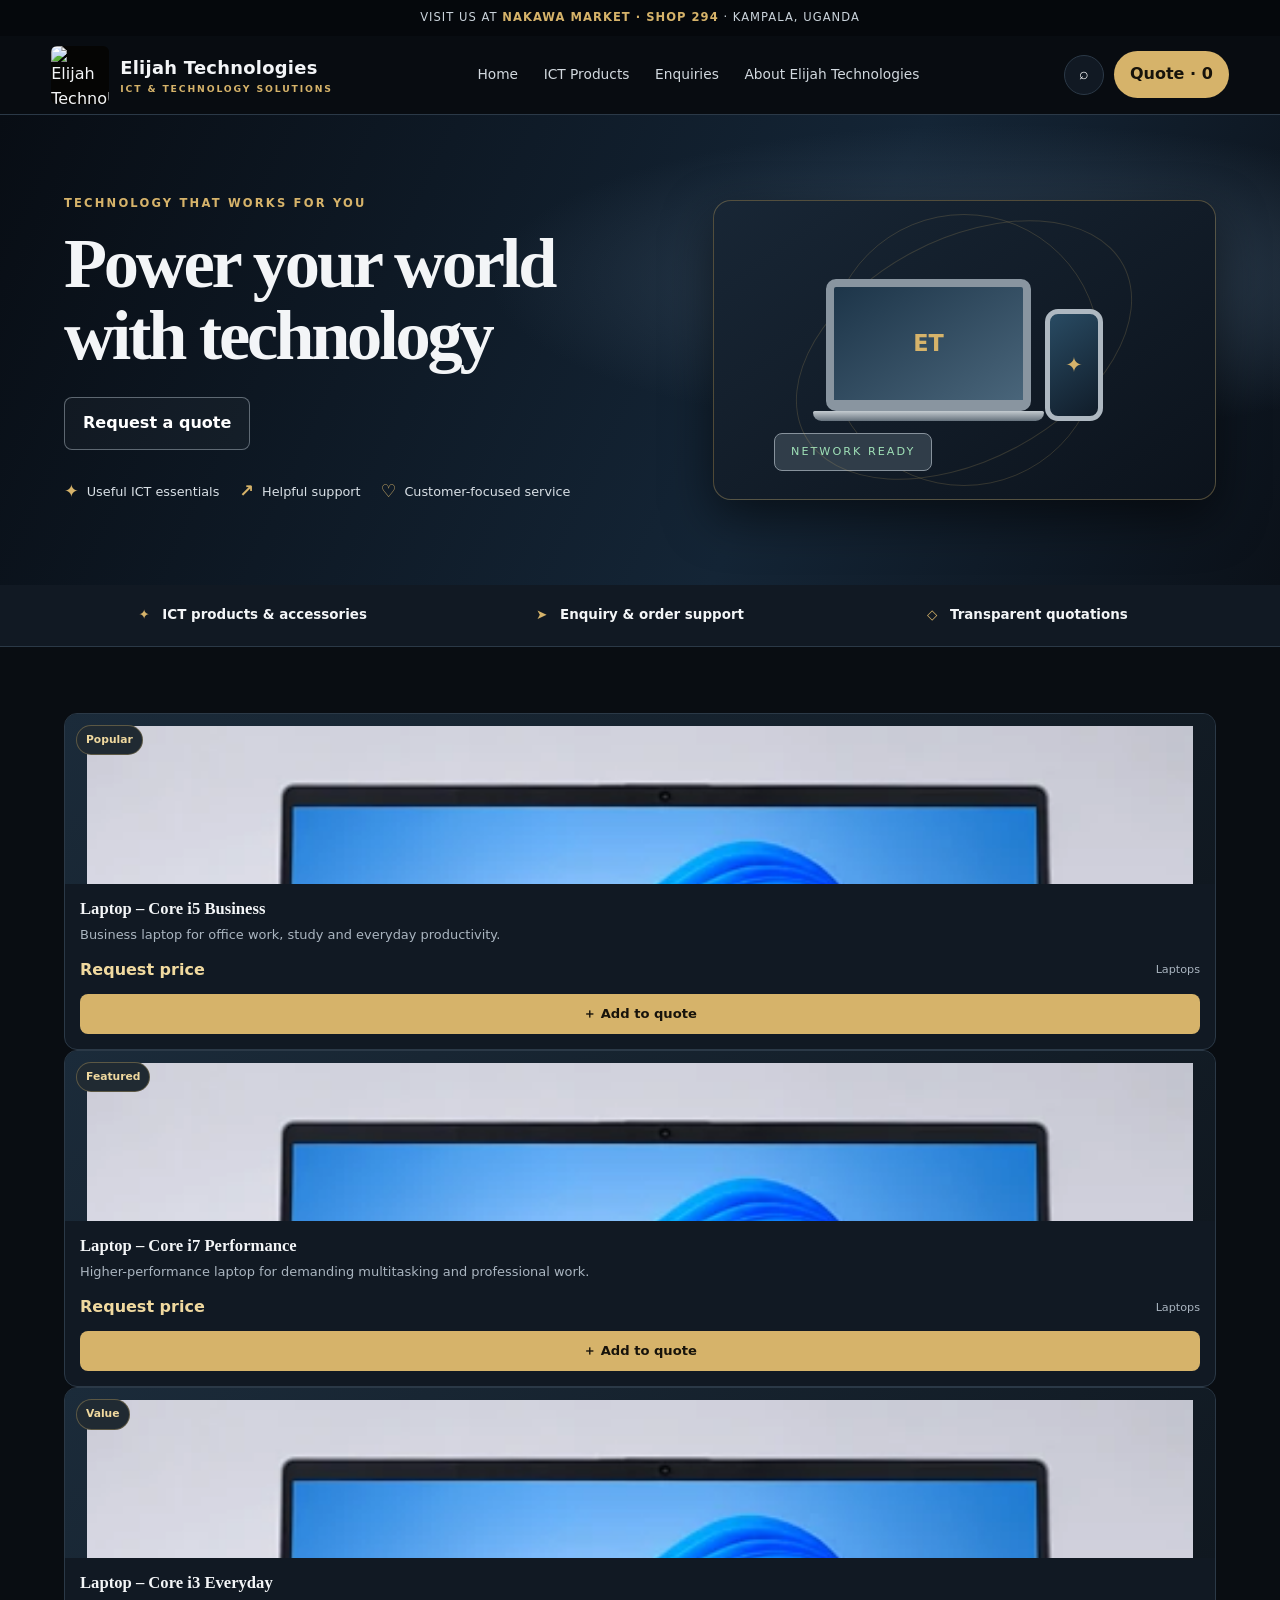
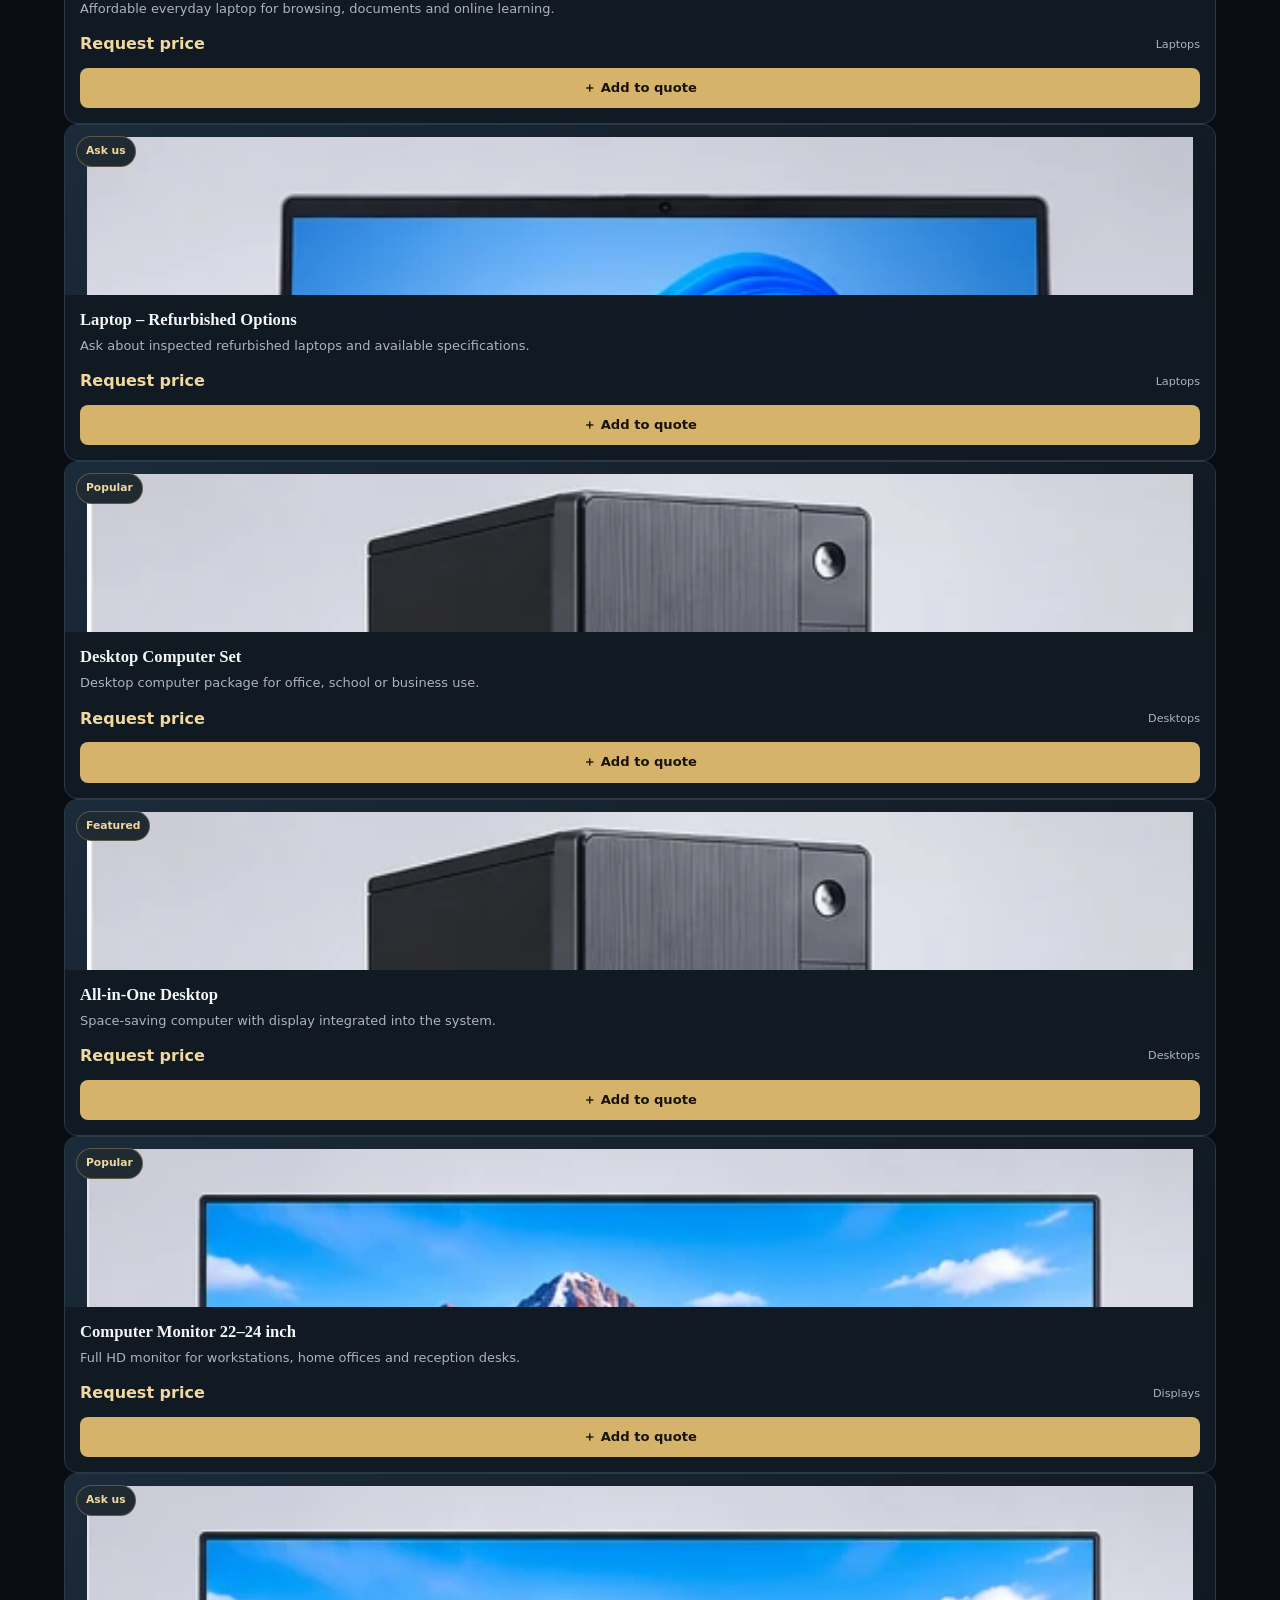
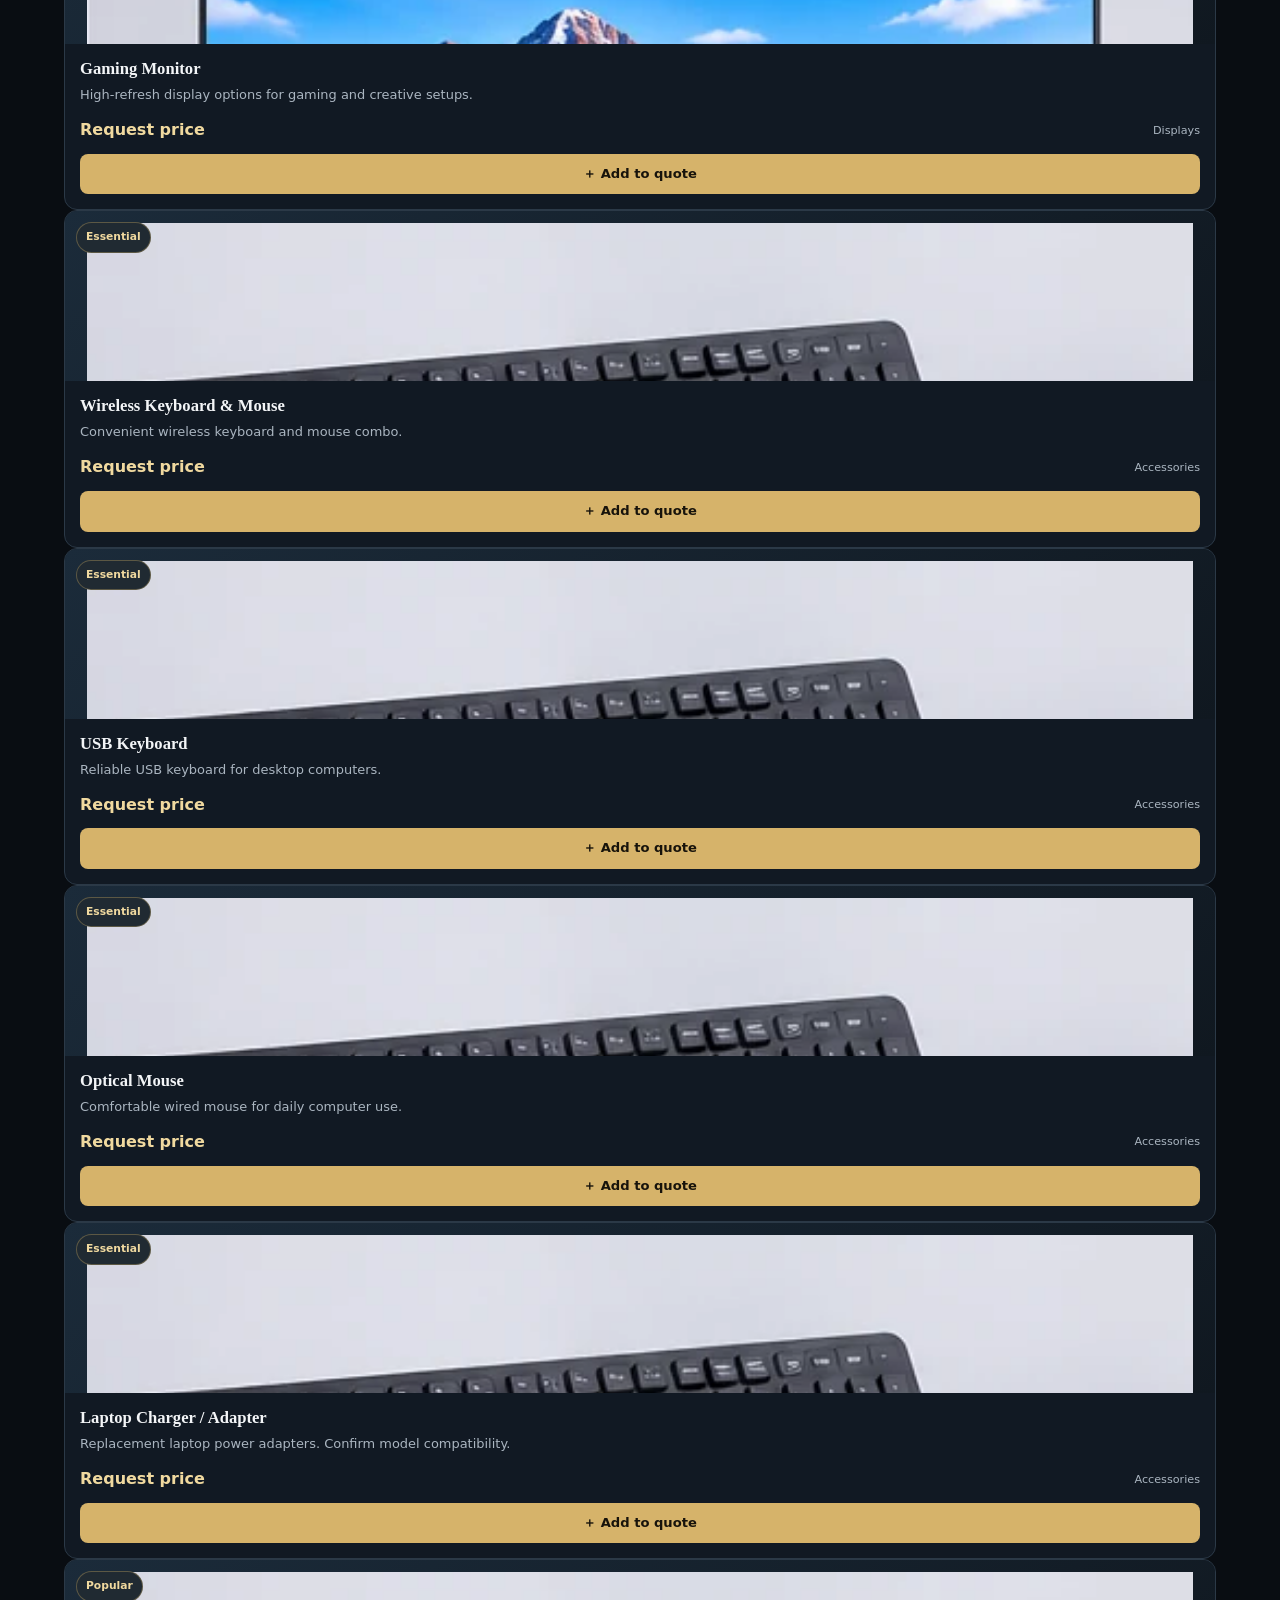
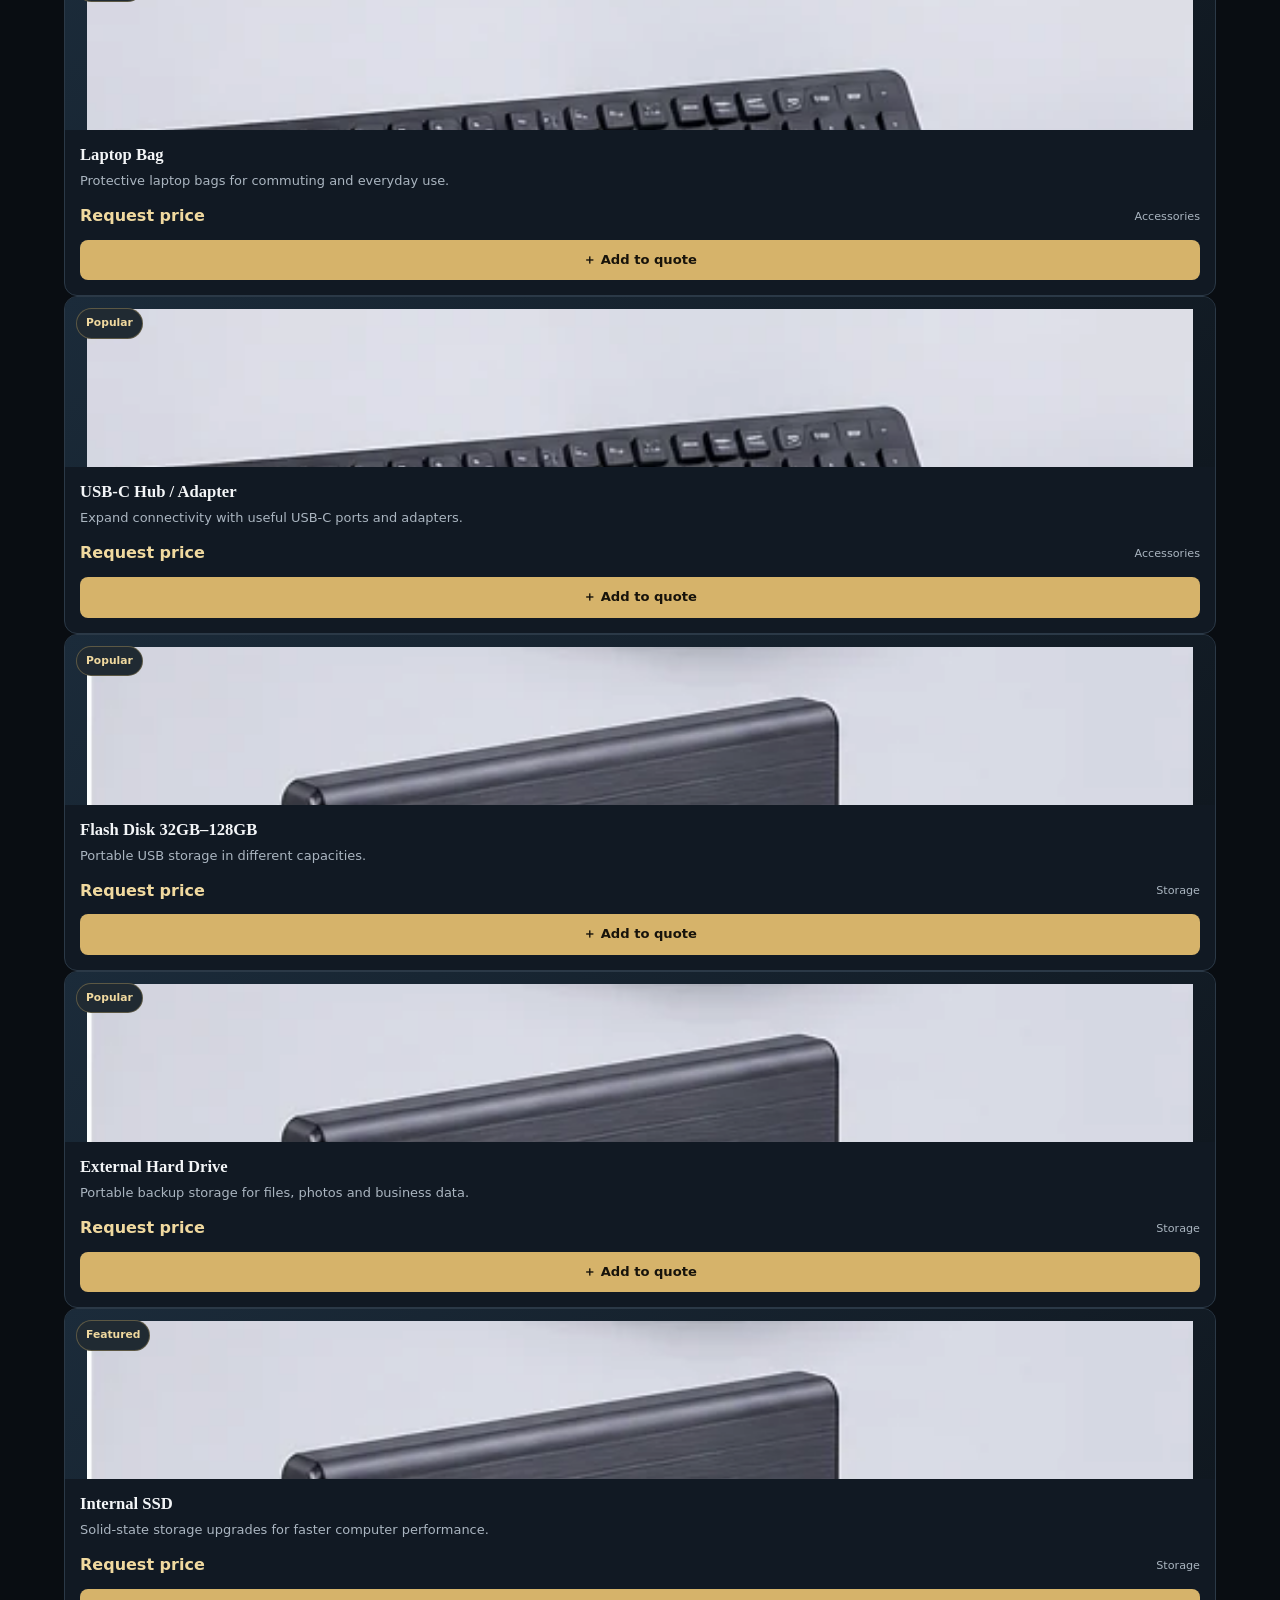
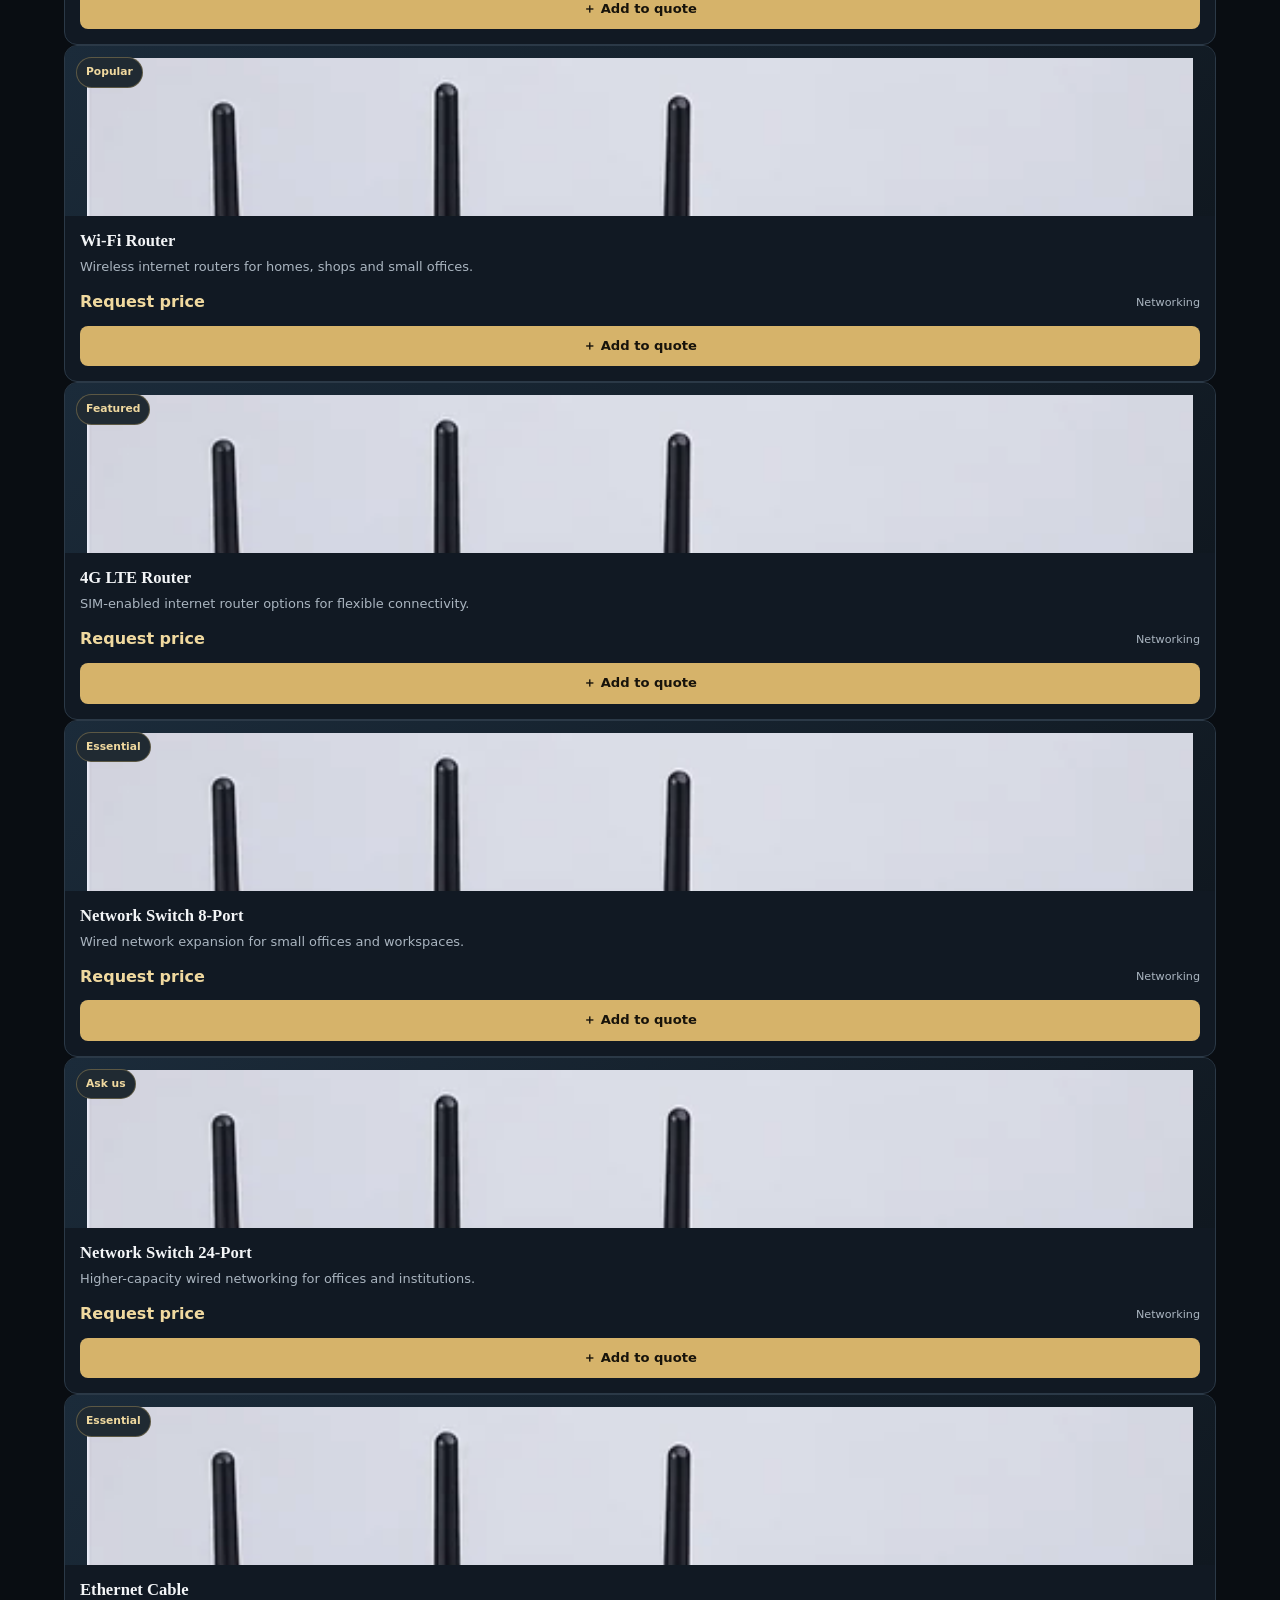
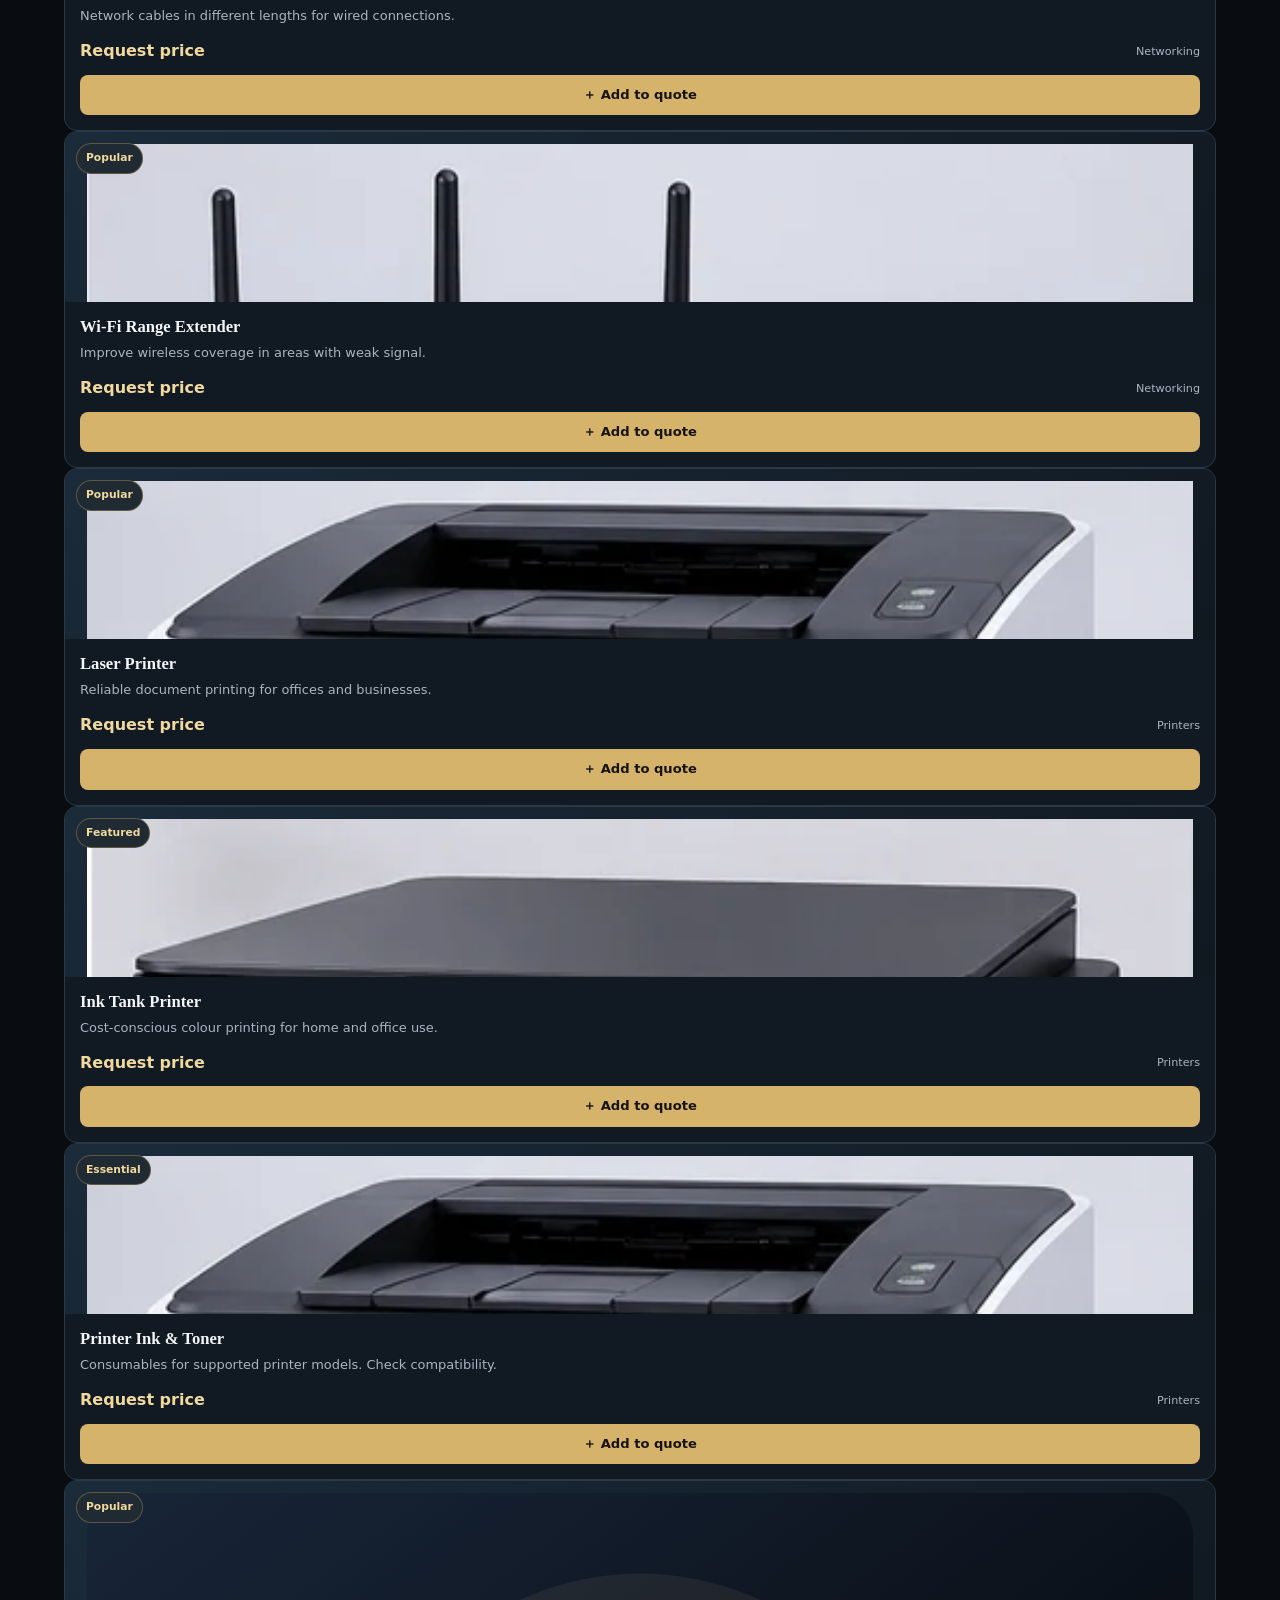
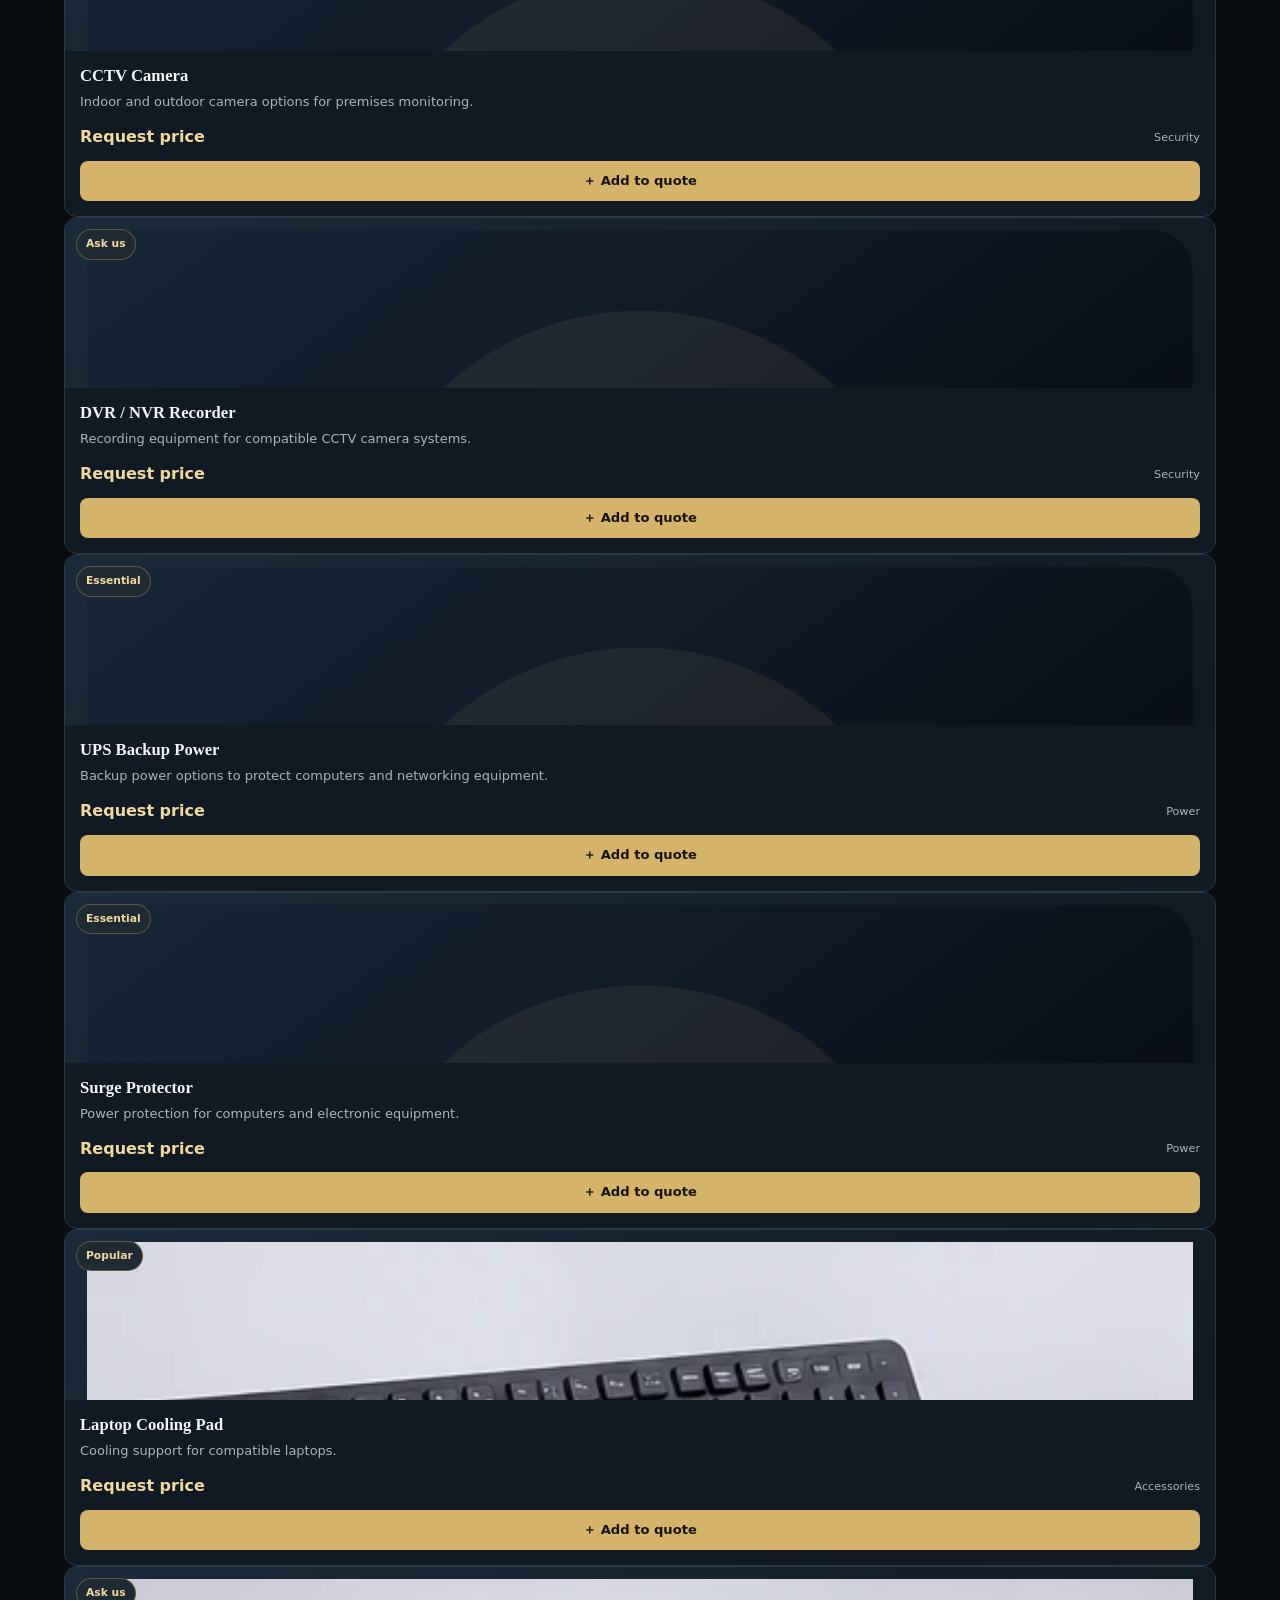
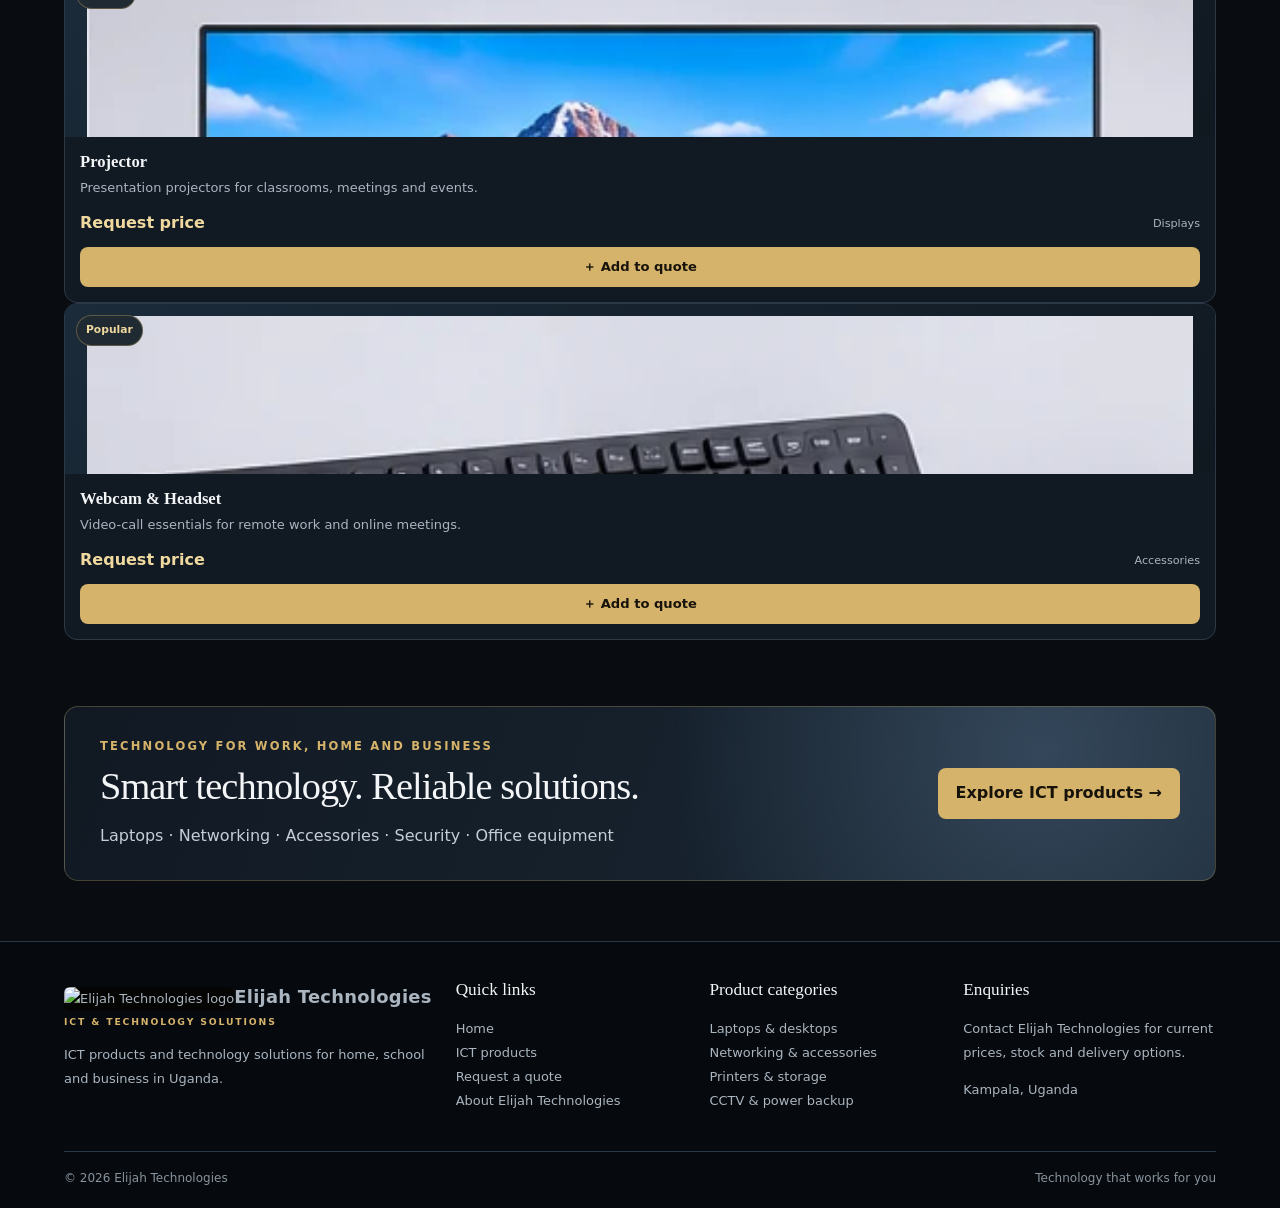
==== commit c01a4726: "Add files via upload" ====
--- a/index.html
+++ b/index.html
@@ -215,8 +215,8 @@
 }
 function productImage(w){
  const files={Laptops:"laptops",Desktops:"desktops",Displays:"displays",Accessories:"accessories",Storage:"storage",Networking:"networking",Printers:"laser-printer",Security:"security-power",Power:"security-power"};
- if(w.id===25)return "./assets/ink-tank-printer.webp";
- return "./assets/"+(files[w.category]||"accessories")+".webp";
+ if(w.id===25)return "./ink-tank-printer.webp";
+ return "./"+(files[w.category]||"accessories")+".webp";
 }
 const money=n=>n>0?"UGX "+Math.round(n).toLocaleString("en-UG"):"Request price";
 const productGrid=document.getElementById("products"),notice=document.getElementById("notice");
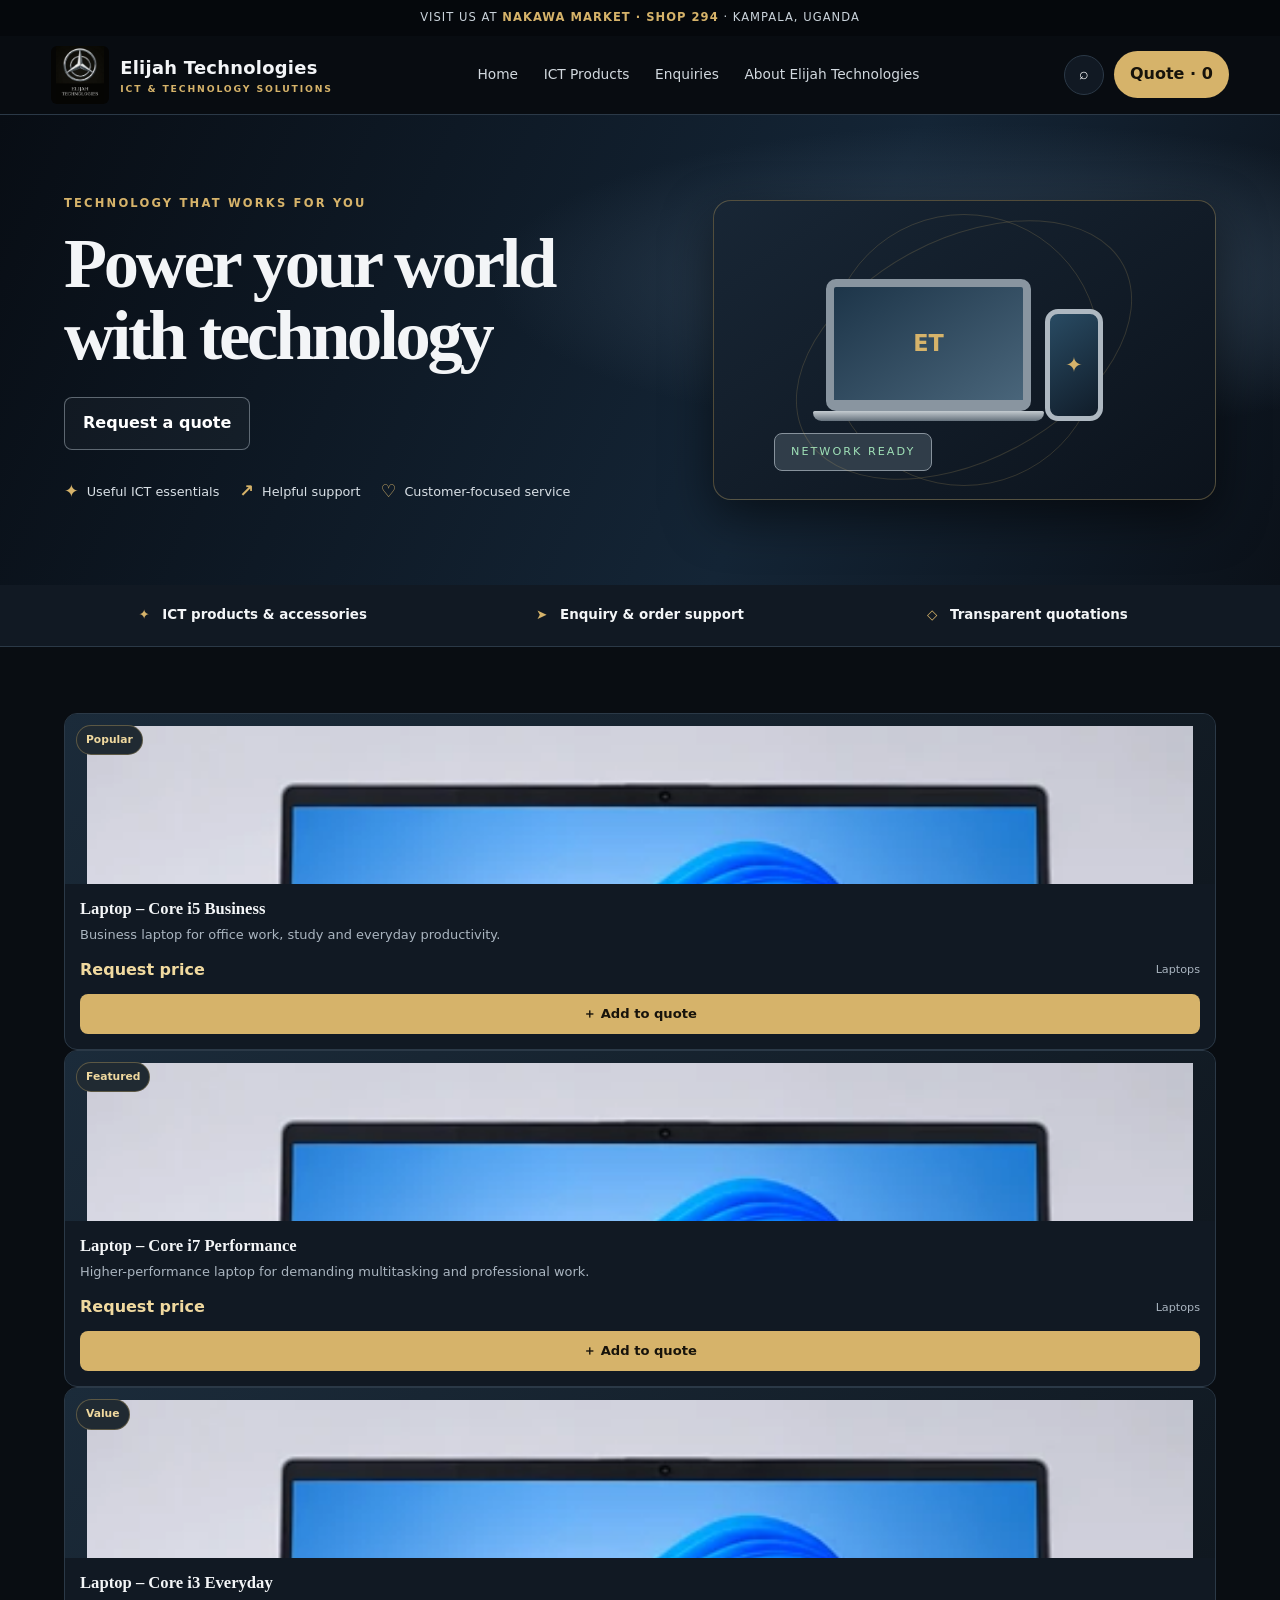
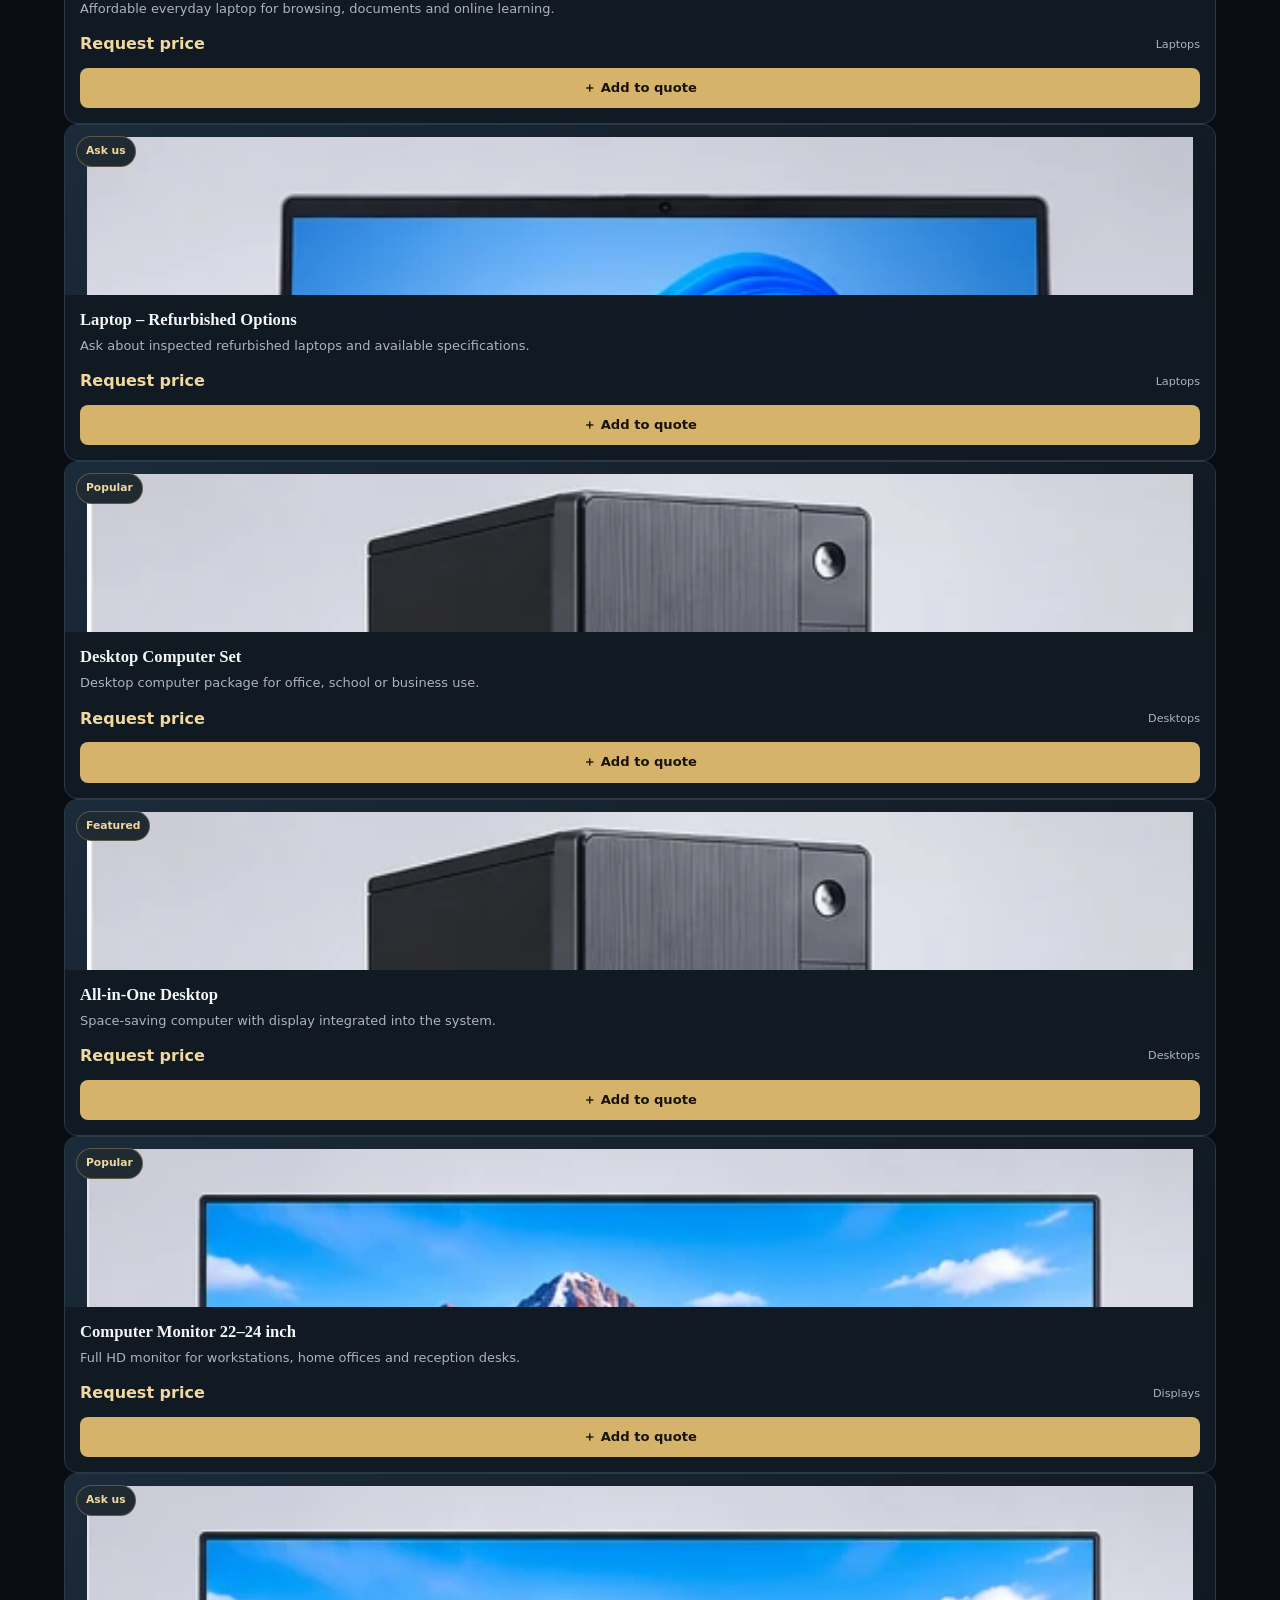
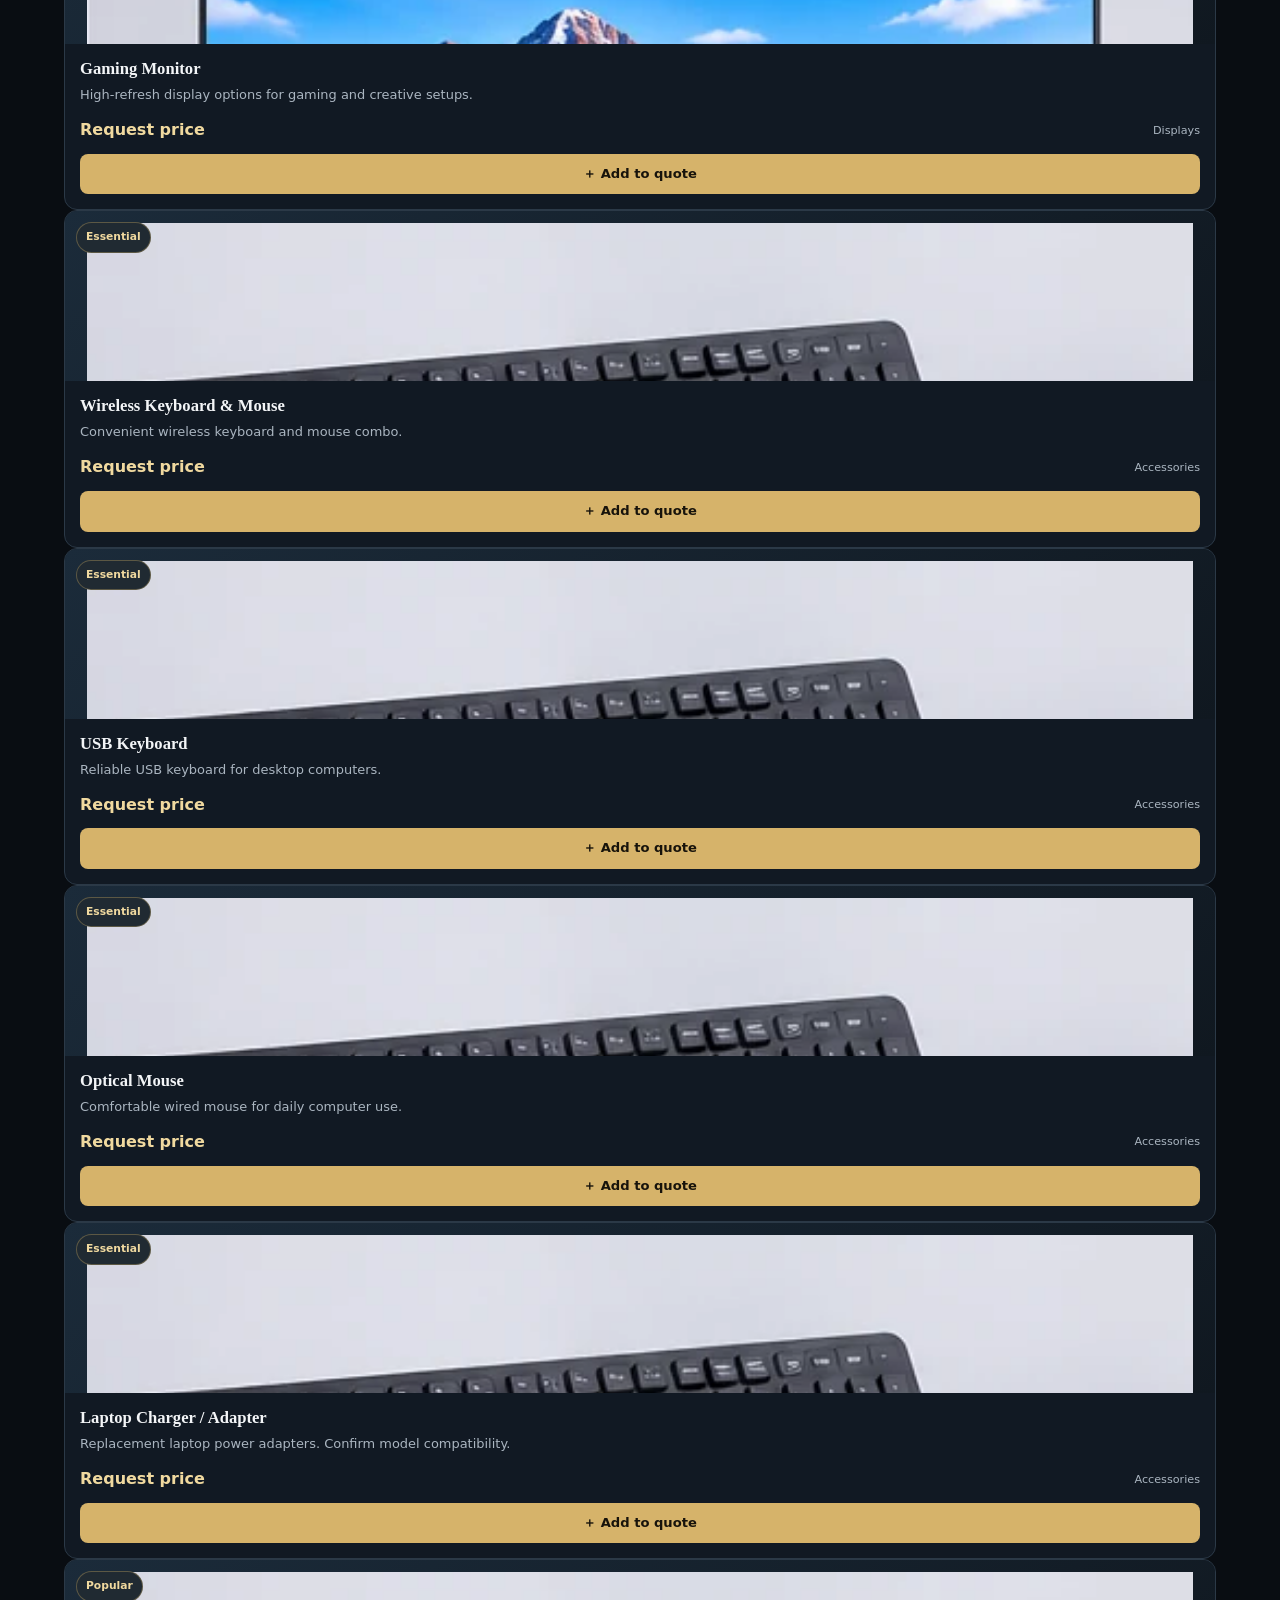
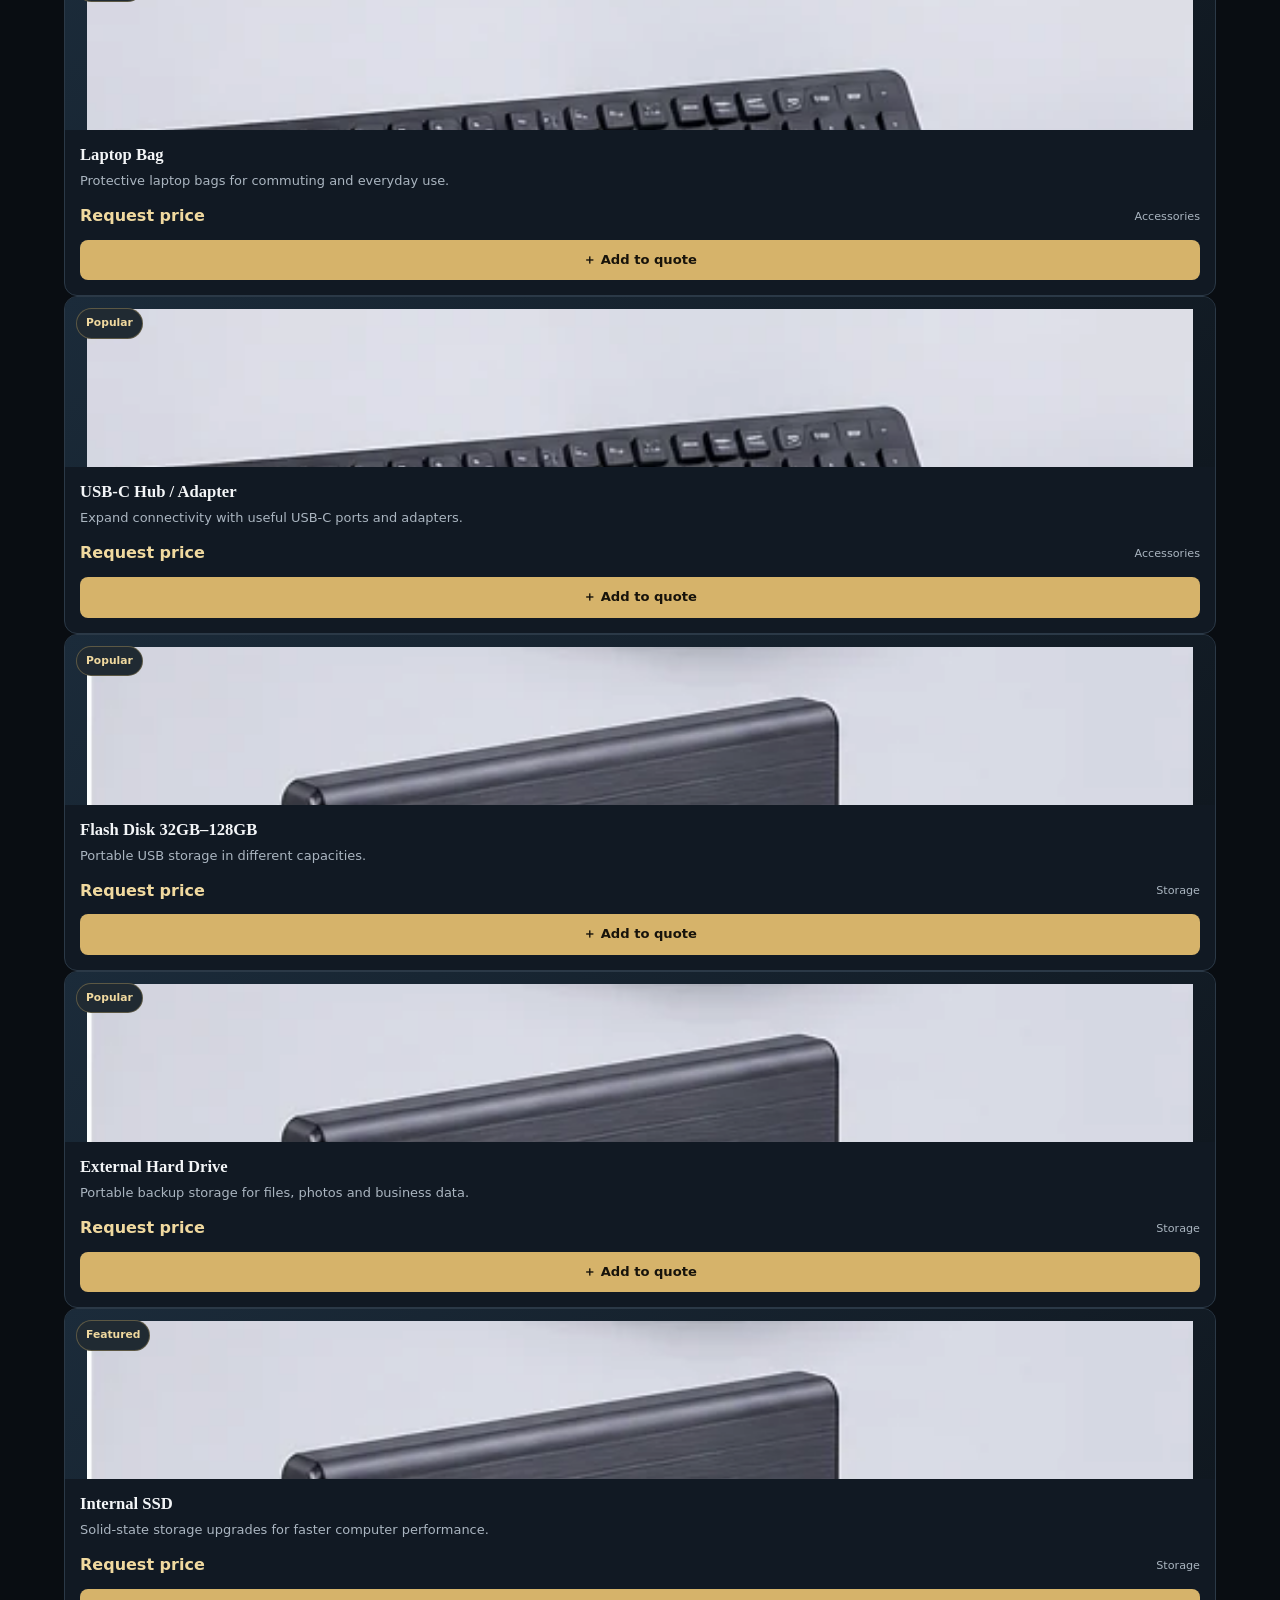
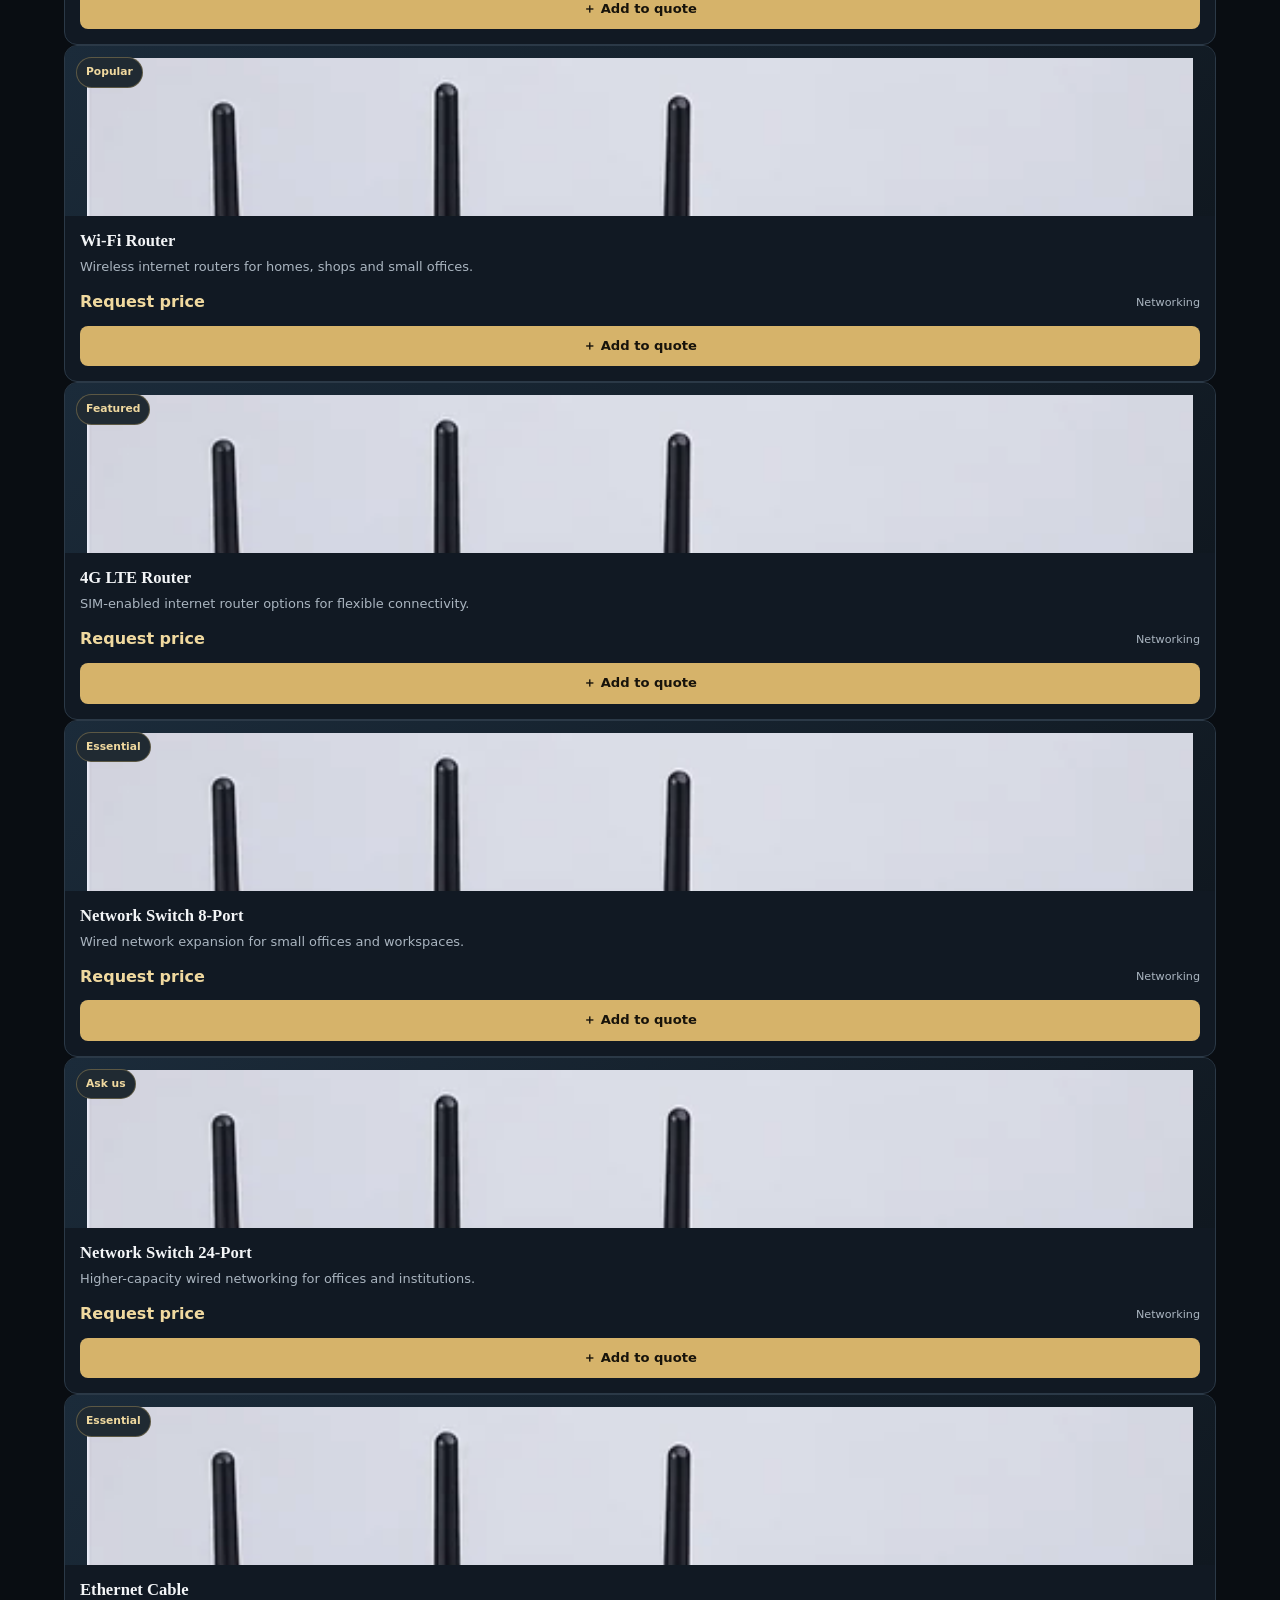
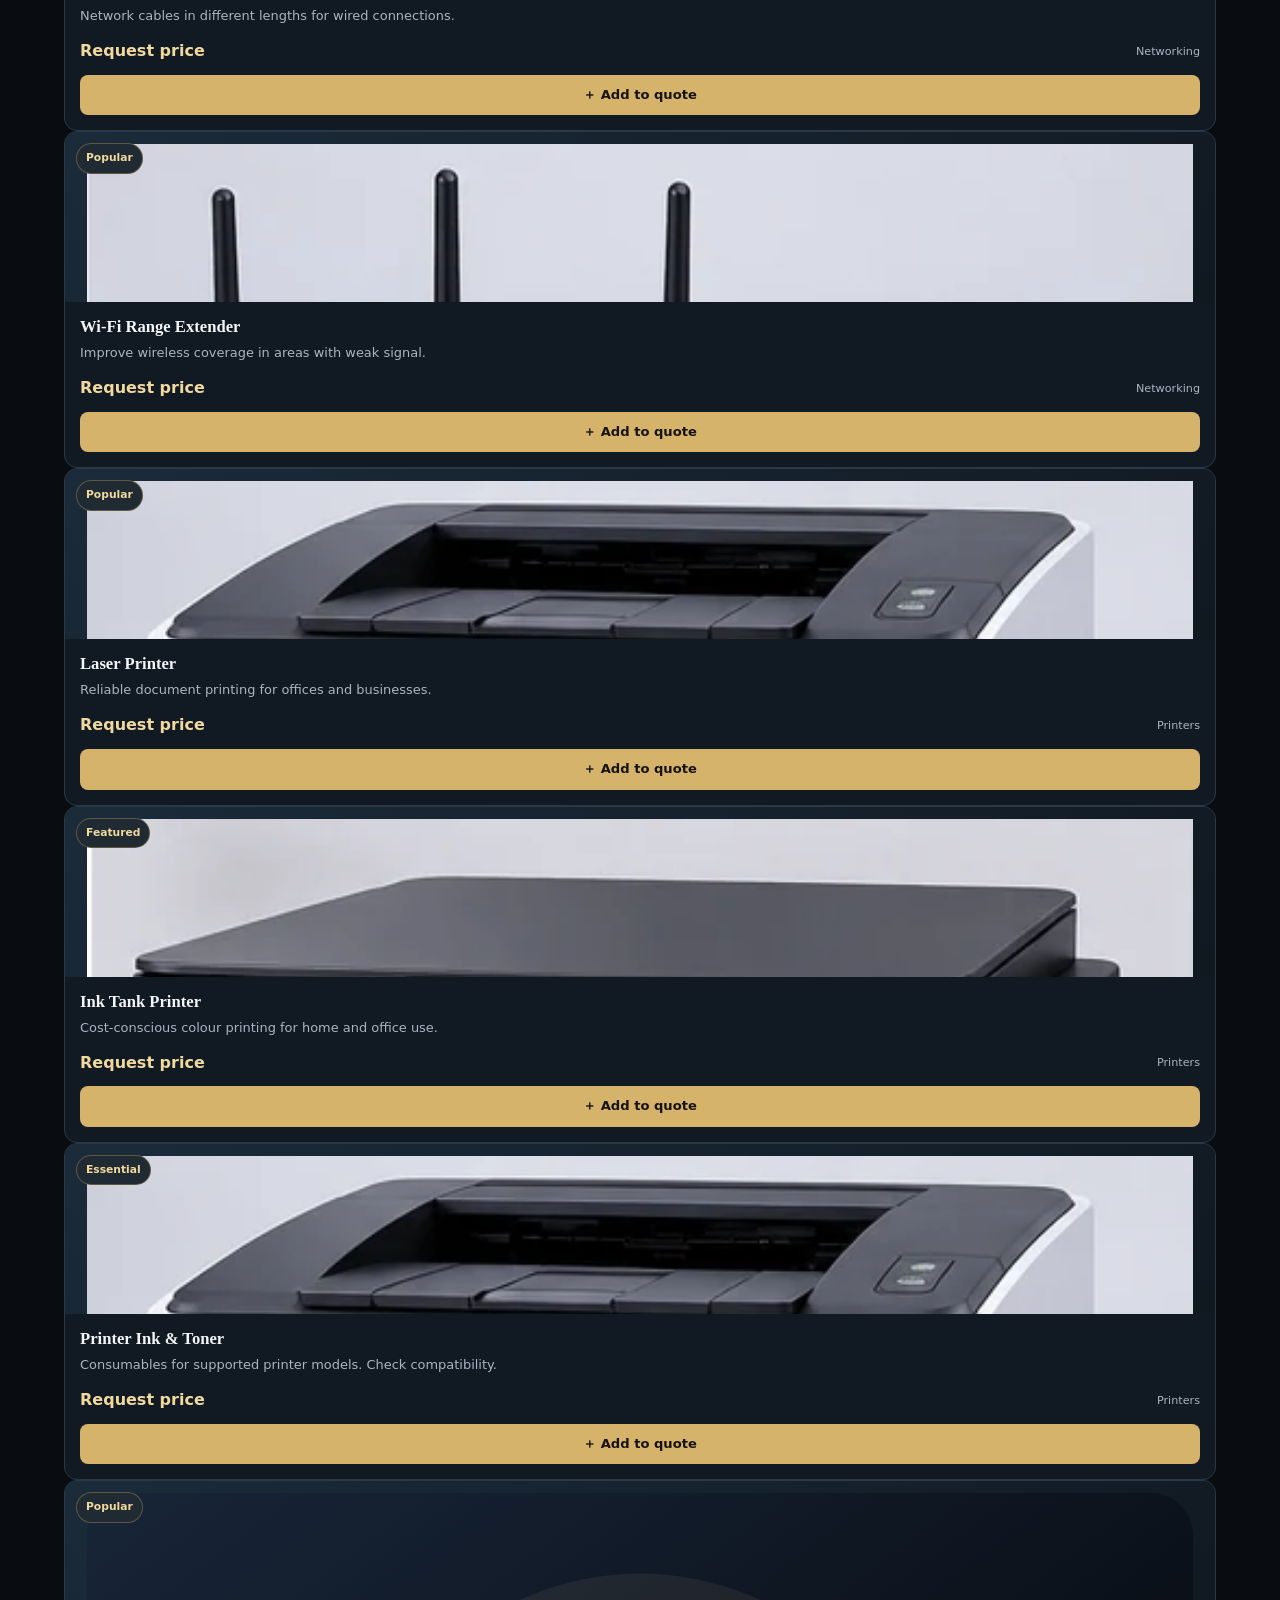
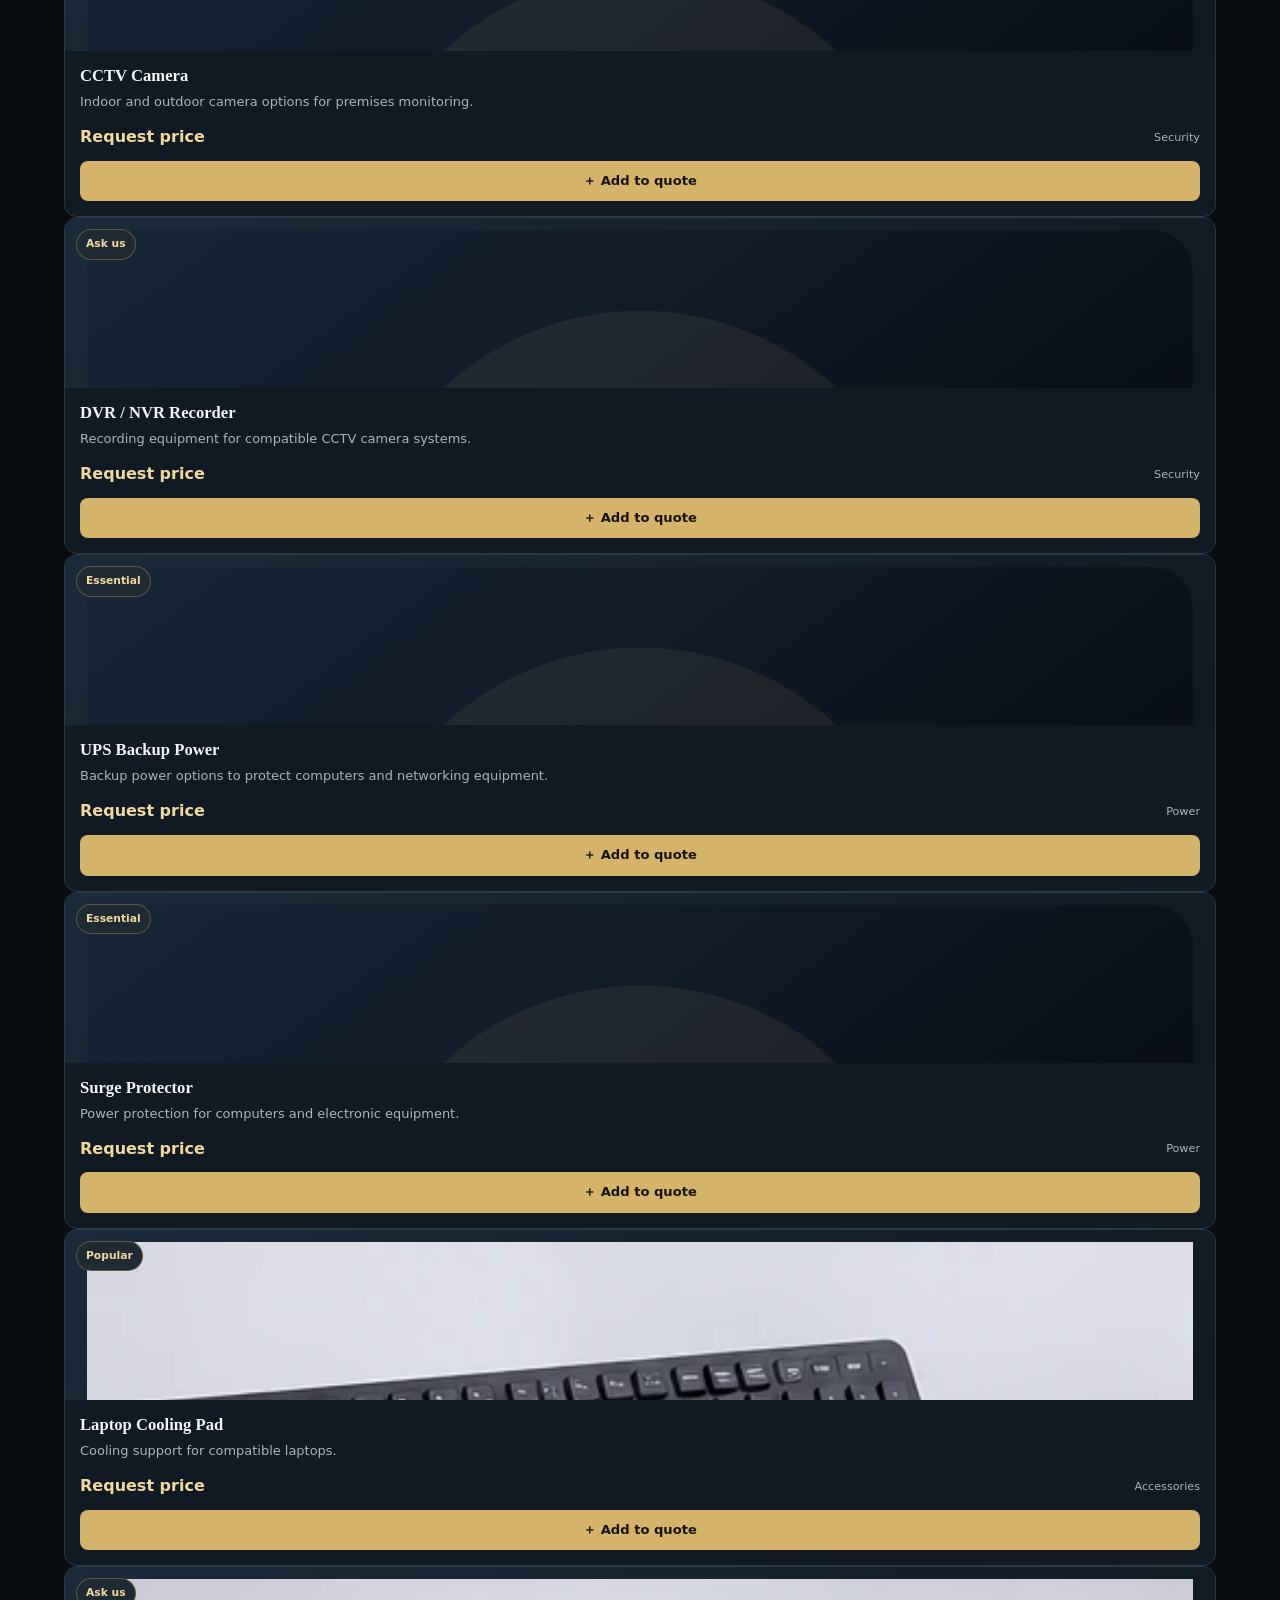
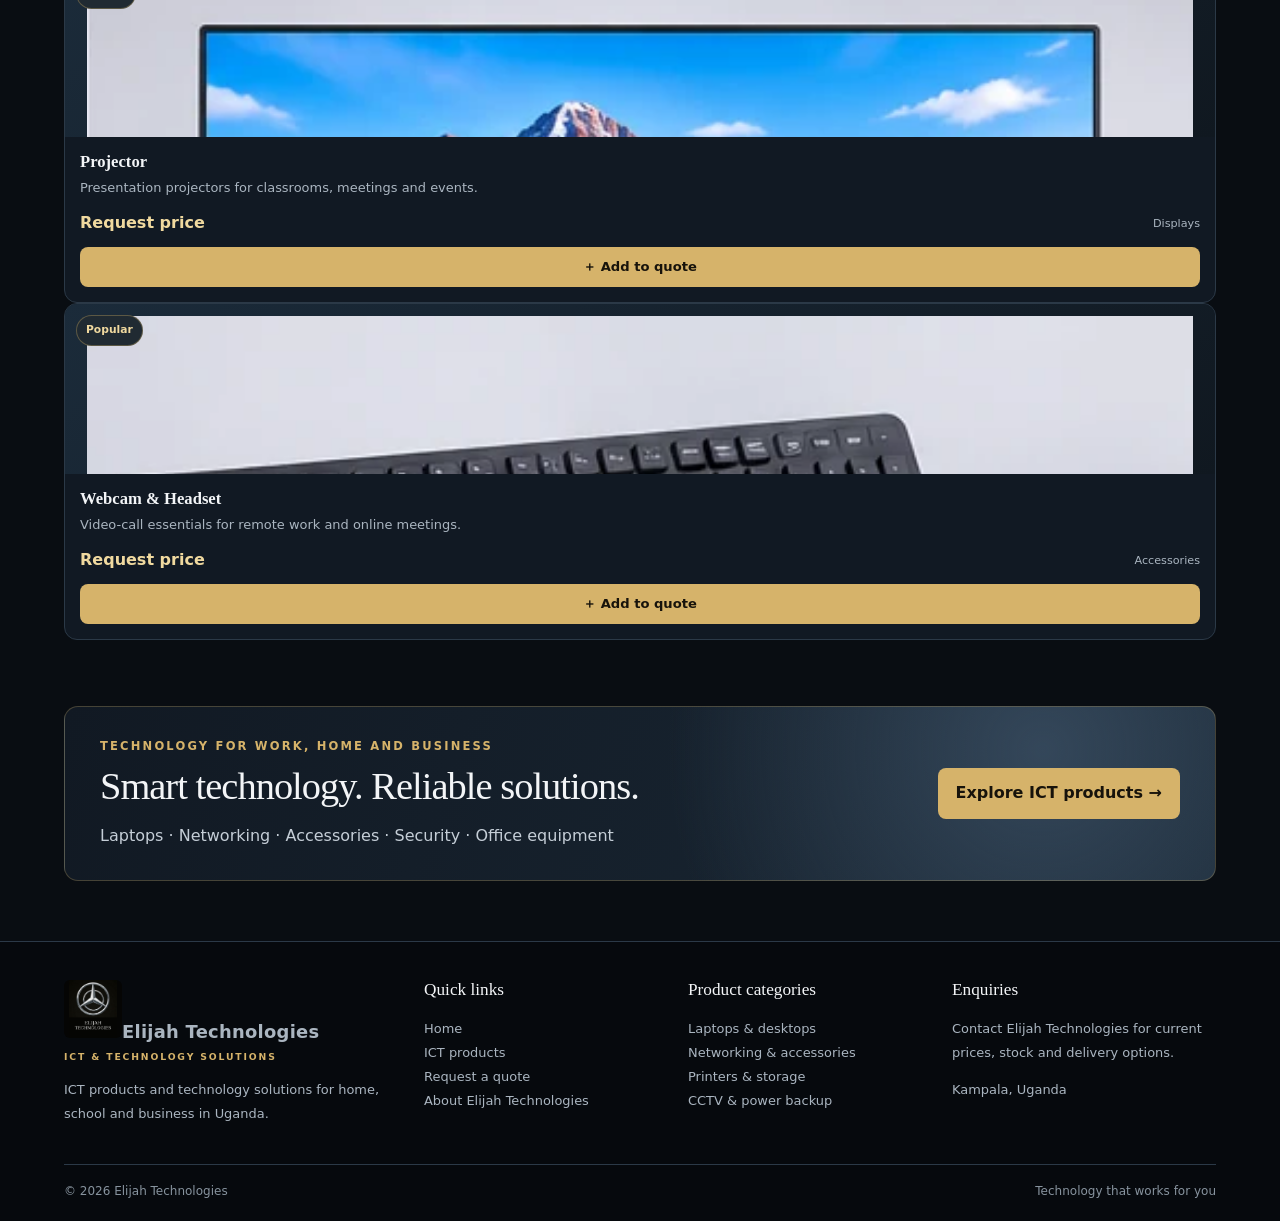
==== commit 5316954d: "Add Google site verification and update description Added Google site verification meta tag and upda" ====
--- a/index.html
+++ b/index.html
@@ -1,6 +1,9 @@
 <!doctype html>
 <html lang="en">
 <head>
+
+<meta name="google-site-verification" content="qc3ZRb3_hKuadeXZKEFq18otnSXyt8RzTJM1Pz5e-LA" />
+  
 <meta charset="utf-8">
 <meta name="viewport" content="width=device-width,initial-scale=1">
 <meta name="theme-color" content="#090d12">
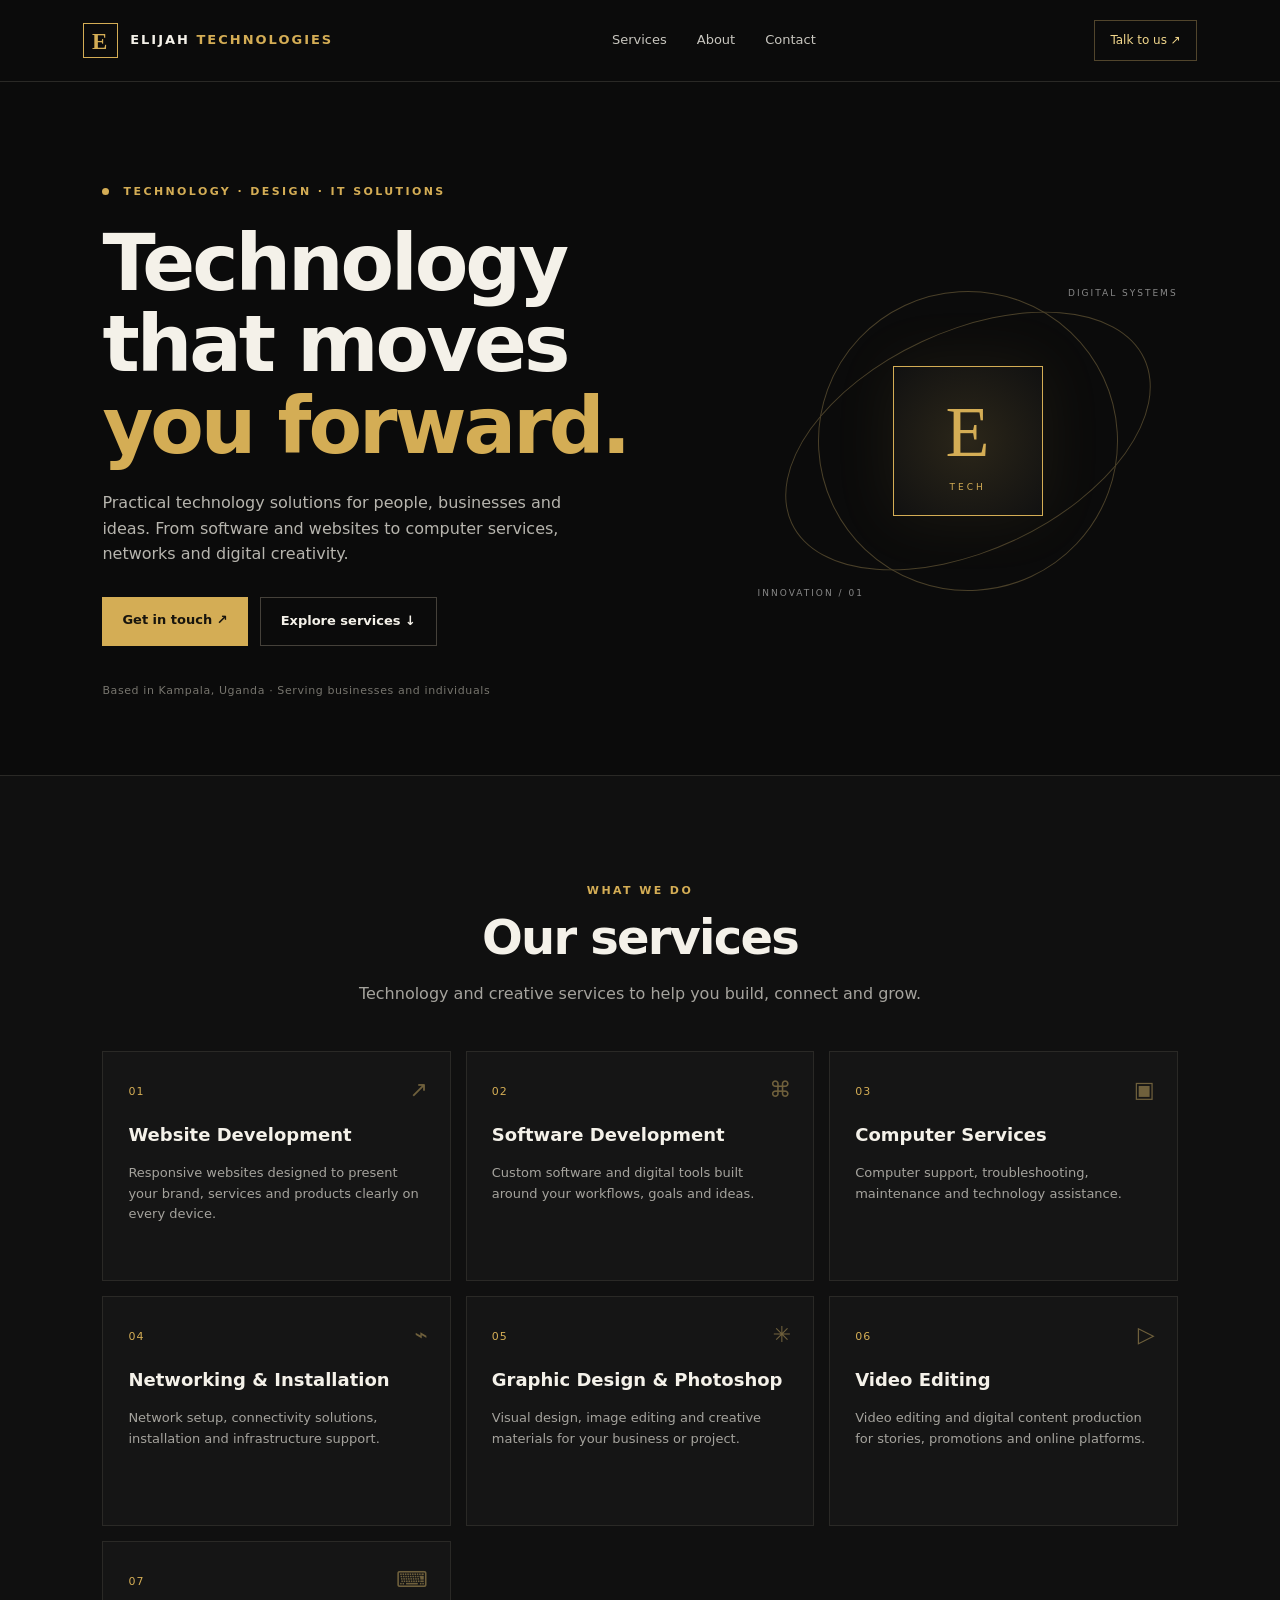
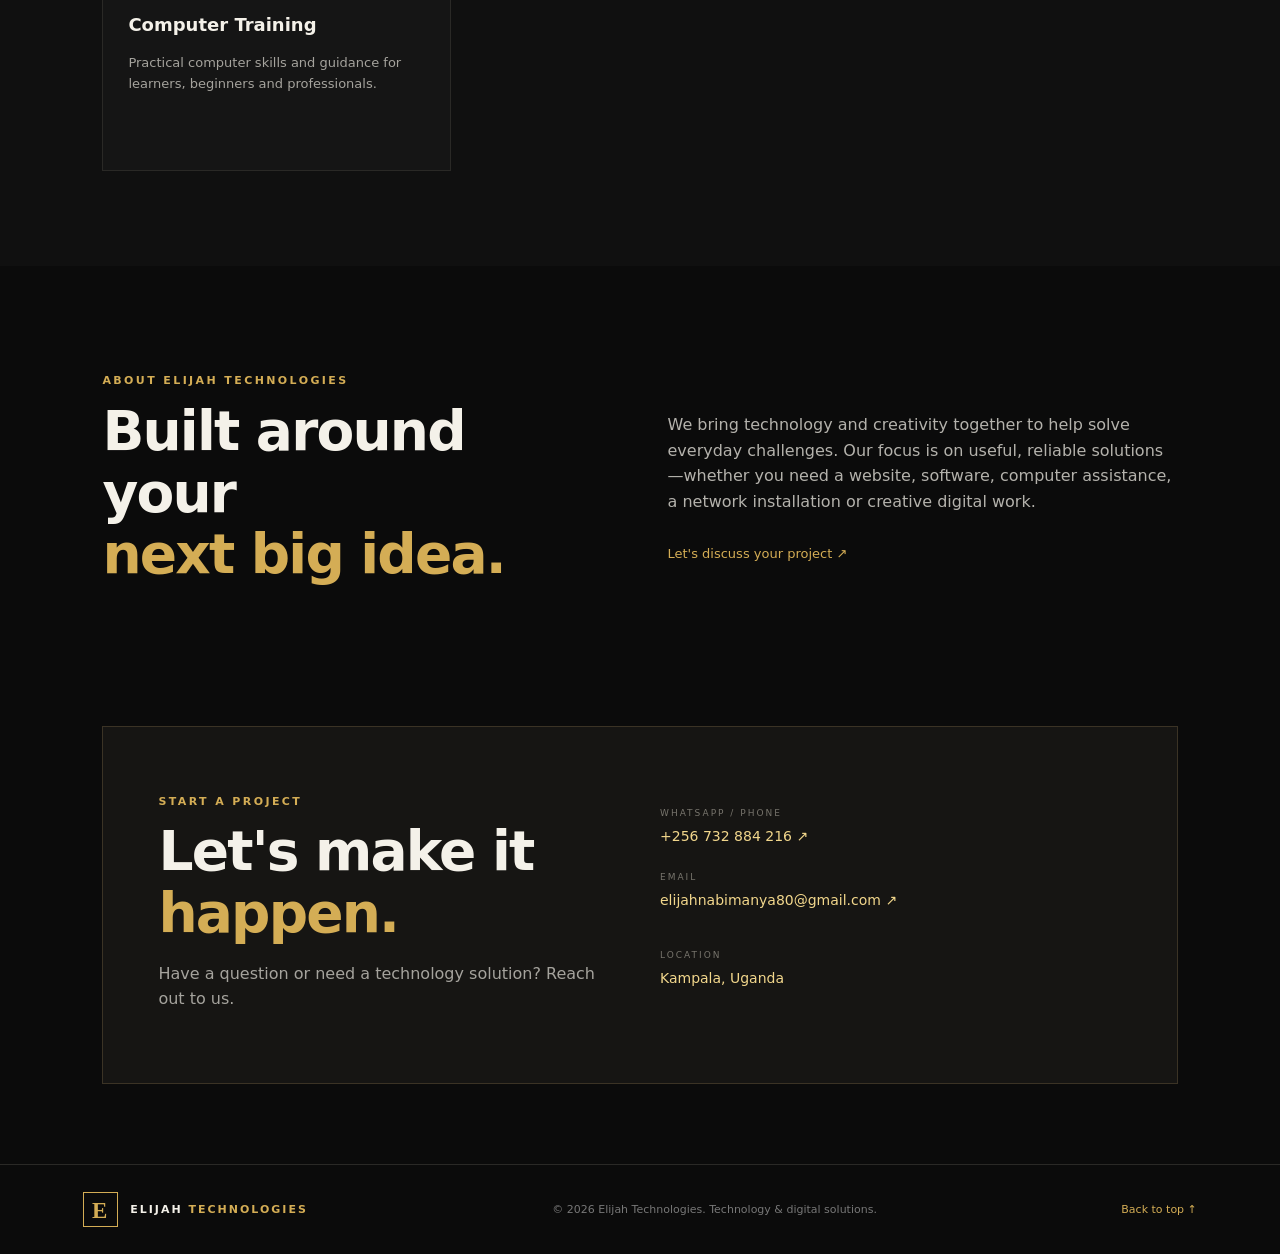
==== commit dc94ce7e: "Add files via upload" ====
--- a/index.html
+++ b/index.html
@@ -1,242 +1,75 @@
 <!doctype html>
-<html lang="en">
+<html lang="en-UG">
 <head>
-
-<meta name="google-site-verification" content="qc3ZRb3_hKuadeXZKEFq18otnSXyt8RzTJM1Pz5e-LA" />
-  
-<meta charset="utf-8">
-<meta name="viewport" content="width=device-width,initial-scale=1">
-<meta name="theme-color" content="#090d12">
-<meta name="description" content="Elijah Technologies — ICT products, computers, laptops, networking, accessories and technology solutions in Kampala, Uganda.">
-<title>Elijah Technologies | ICT Products &amp; Technology Solutions</title>
-<style>
-
-:root{
-  color-scheme:dark;
-  --bg:#090d12;--surface:#111923;--surface-2:#172330;
-  --ink:#f3f5f7;--muted:#aab5c0;--line:#2b3947;
-  --accent:#d6b36a;--accent-2:#f0d99f;--night:#06090d;
-  --green:#287653;--shadow:0 18px 48px #0008;
-}
-*{box-sizing:border-box}
-html{scroll-behavior:smooth;scroll-padding-top:84px}
-body{margin:0;background:var(--bg);color:var(--ink);font-family:Inter,ui-sans-serif,system-ui,-apple-system,"Segoe UI",sans-serif;line-height:1.55}
-button,input,select,textarea{font:inherit}
-button,a{-webkit-tap-highlight-color:transparent}
-a{color:inherit;text-decoration:none}
-button{cursor:pointer}
-.announcement{background:#05080c;color:#cbd4dc;text-align:center;padding:9px 12px;font-size:.72rem;letter-spacing:.09em}
-.announcement b{color:var(--accent)}
-header{position:sticky;top:0;z-index:30;min-height:72px;padding:10px max(4%,calc((100% - 1420px)/2));display:flex;align-items:center;justify-content:space-between;gap:20px;background:#090d12f5;border-bottom:1px solid var(--line);backdrop-filter:blur(14px)}
-.brand{display:flex;align-items:center;gap:11px;min-width:max-content;text-decoration:none}
-.brand-logo{width:58px;height:58px;object-fit:contain;border-radius:6px;background:#050504}
-.brand-name{font-size:1.12rem;font-weight:850;letter-spacing:.015em}
-.brand-name small{display:block;color:var(--accent);font-size:.58rem;letter-spacing:.2em;font-weight:750}
-nav{display:flex;gap:clamp(12px,2vw,28px);align-items:center}
-nav a{font-size:.86rem;color:#d2d9df;transition:color .2s}
-nav a:hover{color:var(--accent)}
-.head-actions{display:flex;align-items:center;gap:10px}
-.head-btn{border:1px solid var(--line);background:var(--surface);color:white;border-radius:50%;width:40px;height:40px;display:grid;place-items:center}
-.basket-button{background:var(--accent);color:#17130b;border:0;border-radius:999px;padding:11px 16px;font-weight:850;white-space:nowrap}
-main{max-width:1500px;margin:auto}
-.hero{position:relative;overflow:hidden;min-height:470px;display:grid;grid-template-columns:1.1fr .9fr;align-items:center;gap:34px;padding:64px max(5%,calc((100% - 1380px)/2));background:radial-gradient(ellipse at 78% 35%,#34475a 0,transparent 36%),linear-gradient(115deg,#080d14,#142536 62%,#0b1119)}
-.eyebrow,.kicker{font-size:.72rem;font-weight:850;letter-spacing:.19em;text-transform:uppercase;color:var(--accent)}
-.hero h1{font:600 clamp(2.8rem,5.5vw,5.3rem)/1.02 Georgia,serif;letter-spacing:-.045em;margin:16px 0}
-.hero h1 em{color:var(--accent);font-style:normal}
-.hero-copy>p{color:#c5ced7;max-width:570px;font-size:1rem;line-height:1.8}
-.hero-ctas{display:flex;gap:12px;flex-wrap:wrap;margin-top:25px}
-.btn{border:0;border-radius:8px;padding:13px 18px;display:inline-flex;align-items:center;justify-content:center;gap:9px;font-weight:800;transition:transform .18s,box-shadow .18s}
-.btn:hover{transform:translateY(-2px);box-shadow:0 9px 22px #0005}
-.btn-gold{background:var(--accent);color:#17130b}
-.btn-outline{border:1px solid #aab5c080;color:white;background:#ffffff08}
-.btn-product{background:var(--accent);color:#17130b}
-.btn-green{background:var(--green);color:white}
-.hero-points{display:flex;flex-wrap:wrap;gap:20px;margin-top:28px}
-.hero-point{display:flex;align-items:center;gap:8px;font-size:.8rem;color:#d9e0e6}
-.hero-point b{font-size:1.1rem;color:var(--accent)}
-.hero-visual{min-height:300px;border:1px solid #d6b36a55;border-radius:18px;background:linear-gradient(145deg,#182635,#0c131c);box-shadow:var(--shadow);display:grid;place-items:center;position:relative;overflow:hidden}
-.hero-visual:before,.hero-visual:after{content:"";position:absolute;border:1px solid #d6b36a30;border-radius:50%;width:270px;height:270px}
-.hero-visual:after{width:360px;height:220px;transform:rotate(-28deg)}
-.hero-devices{position:relative;z-index:1;display:flex;align-items:end;gap:14px}
-.hero-laptop{width:205px}
-.hero-screen{height:132px;border:8px solid #8995a0;border-bottom-width:11px;border-radius:10px;background:linear-gradient(145deg,#1d3549,#49657a);display:grid;place-items:center;color:var(--accent);font-size:1.4rem;font-weight:900}
-.hero-base{height:10px;background:linear-gradient(#c4cbd0,#66727d);margin:0 -13px;border-radius:2px 2px 10px 10px}
-.hero-phone{width:58px;height:112px;border:5px solid #aeb8c1;border-radius:13px;background:linear-gradient(145deg,#294b63,#101c29);display:grid;place-items:center;color:var(--accent);font-size:1.3rem}
-.hero-router{position:absolute;bottom:28px;left:12%;background:#303d49;border:1px solid #87929c;border-radius:8px;padding:9px 16px;color:#9fe0b7;font-size:.7rem;letter-spacing:.18em}
-.benefits{display:grid;grid-template-columns:repeat(3,1fr);gap:10px;background:var(--surface);padding:20px 5%;border-bottom:1px solid var(--line);text-align:center}
-.benefits div{font-size:.84rem;font-weight:750}.benefits span{color:var(--accent);margin-right:8px}
-.section{padding:66px 5%;background:var(--bg)}
-.section-heading{display:flex;align-items:end;justify-content:space-between;gap:24px;margin-bottom:25px}
-h2{font:500 clamp(2rem,4vw,3rem)/1.1 Georgia,serif;margin:9px 0;color:var(--ink);letter-spacing:-.025em}
-.section-heading p{max-width:490px;color:var(--muted);line-height:1.7;margin:0}
-.toolbar{display:flex;gap:10px;align-items:center;justify-content:space-between;margin-bottom:16px}
-.filters{display:flex;gap:7px;flex-wrap:wrap}
-.filter{border:1px solid var(--line);background:var(--surface);border-radius:999px;padding:9px 13px;font-size:.78rem;font-weight:750;color:#cbd4dc}
-.filter.active,.filter:hover{background:var(--accent);border-color:var(--accent);color:#17130b}
-.search-sort{display:flex;gap:8px}
-.search-sort input,.search-sort select,.field input,.field textarea{min-width:0;border:1px solid var(--line);border-radius:8px;background:#0c131b;padding:10px 11px;color:var(--ink);outline-color:var(--accent)}
-.shop-layout{display:grid;grid-template-columns:minmax(0,1fr) 330px;gap:23px;align-items:start}
-.products{display:grid;grid-template-columns:repeat(3,minmax(0,1fr));gap:15px}
-.product{background:var(--surface);border:1px solid var(--line);border-radius:13px;overflow:hidden;display:flex;flex-direction:column;transition:transform .2s,box-shadow .2s}
-.product:hover{transform:translateY(-4px);box-shadow:var(--shadow);border-color:#8c784d}
-.product-visual{height:170px;display:grid;place-items:center;position:relative;overflow:hidden;background:linear-gradient(145deg,#1b2b3a,#101820)}
-.product-visual:before{content:"";position:absolute;width:140px;height:140px;border-radius:50%;background:#d6b36a12;border:1px solid #d6b36a25}
-.product-photo{position:relative;z-index:1;width:100%;height:100%;object-fit:contain;padding:12px 22px}
-.product-badge{position:absolute;top:11px;left:11px;z-index:2;background:#202a32;border:1px solid #d6b36a55;border-radius:99px;padding:6px 9px;font-size:.67rem;font-weight:850;color:var(--accent-2)}
-.product-body{padding:15px;display:flex;flex-direction:column;flex:1}
-.product h3{font:600 1.04rem Georgia,serif;margin:0 0 6px;color:var(--ink)}
-.product p{color:var(--muted);font-size:.81rem;line-height:1.55;margin:0 0 13px;flex:1}
-.product-meta{display:flex;align-items:center;justify-content:space-between;gap:7px;margin-bottom:11px}
-.price{font-weight:900;color:var(--accent-2)}.product-kind{font-size:.7rem;color:var(--muted)}
-.add-btn{width:100%;padding:10px;font-size:.82rem}
-.fineprint{font-size:.75rem;color:var(--muted);line-height:1.6;margin-top:14px}
-.sidebar{display:grid;gap:15px;position:sticky;top:90px}
-.panel{border:1px solid var(--line);border-radius:13px;background:var(--surface);overflow:hidden;box-shadow:0 6px 20px #0003}
-.panel-head{padding:16px;border-bottom:1px solid var(--line);display:flex;justify-content:space-between;align-items:center;font-weight:850}
-.pill-count{display:grid;place-items:center;background:var(--accent);color:#17130b;border-radius:50%;width:25px;height:25px;font-size:.78rem}
-.panel-body{padding:15px}.cart-list{max-height:260px;overflow:auto}
-.cart-item{display:grid;grid-template-columns:1fr auto;gap:8px;padding:10px 0;border-bottom:1px solid var(--line);font-size:.82rem}
-.cart-item small{display:block;color:var(--muted);margin-top:4px}
-.quantity{display:flex;align-items:center;gap:7px;margin-top:7px}
-.quantity button{width:25px;height:25px;background:#0c131b;border:1px solid var(--line);border-radius:6px;color:var(--ink)}
-.empty{font-size:.83rem;color:var(--muted);line-height:1.55}
-.summary{margin-top:12px}.sumrow{display:flex;justify-content:space-between;gap:10px;padding:7px 0;font-size:.84rem}
-.sumrow.total{border-top:1px solid var(--line);margin-top:5px;padding-top:13px;color:var(--accent-2);font-size:1.08rem;font-weight:900}
-.full{width:100%;margin-top:10px}
-.area-pick{display:grid;grid-template-columns:1fr;gap:8px}
-.area-option{border:1px solid var(--line);background:#0c131b;border-radius:8px;padding:12px 7px;text-align:center;color:var(--ink)}
-.area-option.active{border:1.5px solid var(--accent);background:#29251c}
-.area-option strong{display:block;font-size:.84rem}.area-option small{display:block;color:var(--muted);font-size:.7rem;margin-top:6px}
-.field{margin-top:12px}.field label{display:block;font-size:.78rem;font-weight:800;margin-bottom:6px}
-.field input,.field textarea{width:100%}.field textarea{resize:vertical}
-.small-note{font-size:.72rem;color:var(--muted);line-height:1.55;margin:10px 0 0}
-.notice{display:none;background:#12352f;color:#b8f1d2;padding:12px;border-radius:7px;margin-top:12px;font-size:.82rem;line-height:1.55}
-.notice.show{display:block}
-.promo{margin:0 5% 60px;border:1px solid #d6b36a44;border-radius:14px;background:radial-gradient(circle at 85% 25%,#34475a,transparent 38%),linear-gradient(110deg,#111923,#1a2835);color:#fff;padding:31px 35px;display:flex;justify-content:space-between;align-items:center;gap:20px;overflow:hidden}
-.promo h2{font-size:clamp(1.8rem,3vw,2.6rem)}.promo p{color:#c5ced7;line-height:1.6;margin-bottom:0}
-footer{background:var(--night);color:#f3f5f7;padding:38px 5% 20px;border-top:1px solid var(--line)}
-.footer-grid{display:grid;grid-template-columns:1.4fr 1fr 1fr 1.1fr;gap:24px;padding-bottom:25px}
-.footer-grid h3{font:1.08rem Georgia,serif;margin-top:0}
-.footer-grid p,.footer-grid a{font-size:.81rem;color:var(--muted);line-height:1.85;display:block}
-.footer-bottom{border-top:1px solid var(--line);padding-top:17px;display:flex;justify-content:space-between;gap:15px;color:#87939e;font-size:.75rem}
-.toast{position:fixed;bottom:20px;left:50%;transform:translate(-50%,20px);opacity:0;pointer-events:none;background:var(--accent);color:#17130b;padding:12px 18px;border-radius:99px;box-shadow:var(--shadow);z-index:50;font-size:.86rem;transition:.2s}
-.toast.show{opacity:1;transform:translate(-50%,0)}
-@media(max-width:1100px){.shop-layout{grid-template-columns:minmax(0,1fr) 300px}.products{grid-template-columns:repeat(2,minmax(0,1fr))}.footer-grid{grid-template-columns:repeat(2,1fr)}}
-@media(max-width:760px){
- header{min-height:64px;padding:8px 4%;gap:8px}.brand-logo{width:48px;height:48px}.brand-name{font-size:1rem}.brand-name small{font-size:.52rem}
- nav,.head-btn{display:none}.basket-button{padding:10px 12px;font-size:.8rem}
- .hero{grid-template-columns:1fr;padding:40px 5%;gap:25px;text-align:center}.hero h1{font-size:clamp(2.7rem,11vw,4.2rem)}
- .hero-copy>p{margin-left:auto;margin-right:auto}.hero-ctas,.hero-points{justify-content:center}.hero-visual{min-height:235px}
- .hero-laptop{width:175px}.hero-screen{height:112px}.hero-router{left:5%;bottom:18px}
- .benefits{padding:15px 3%;gap:7px}.benefits div{font-size:.7rem}
- .section{padding:44px 4%}.section-heading{display:block}.section-heading p{margin-top:10px}
- .shop-layout{grid-template-columns:1fr}.sidebar{position:static;grid-row:1}
- .products{grid-template-columns:repeat(2,minmax(0,1fr));gap:10px}.product-visual{height:145px}
- .product-body{padding:11px}.product h3{font-size:.95rem}.product p{font-size:.76rem}
- .product-meta{align-items:flex-start;flex-direction:column;gap:5px}
- .toolbar{align-items:stretch;flex-direction:column}.search-sort{width:100%}
- .search-sort input,.search-sort select{flex:1;width:50%}
- .promo{margin:0 4% 40px;padding:24px;align-items:flex-start;flex-direction:column}
- .footer-grid{gap:18px}.footer-bottom{flex-direction:column}
-}
-@media(max-width:380px){.products{grid-template-columns:1fr}.product-visual{height:170px}.hero-ctas .btn{width:100%}}
-
-</style>
-
-<script type="application/ld+json">
-{
-  "@context": "https://schema.org",
-  "@type": "LocalBusiness",
-  "name": "Elijah Technologies",
-  "description": "ICT products, computers, laptops, networking, accessories and technology solutions.",
-  "address": {
-    "@type": "PostalAddress",
-    "streetAddress": "Nakawa Market, Shop 294",
-    "addressLocality": "Kampala",
-    "addressCountry": "UG"
-  },
-  "areaServed": {
-    "@type": "City",
-    "name": "Kampala"
+  <meta charset="utf-8">
+  <meta name="viewport" content="width=device-width, initial-scale=1">
+  <title>Elijah Technologies | IT, Software & Digital Services in Kampala</title>
+  <meta name="description" content="Elijah Technologies offers website and software development, computer services, networking and installation, graphic design, video editing, Photoshop services and computer training in Kampala, Uganda.">
+  <meta name="robots" content="index,follow,max-image-preview:large">
+  <link rel="canonical" href="https://extras-ug.github.io/extras/">
+  <meta name="theme-color" content="#101010">
+  <meta property="og:type" content="website">
+  <meta property="og:title" content="Elijah Technologies | IT & Digital Services">
+  <meta property="og:description" content="Technology solutions, software, web development, networking and digital creative services in Kampala, Uganda.">
+  <meta property="og:url" content="https://extras-ug.github.io/extras/">
+  <meta property="og:image" content="https://extras-ug.github.io/extras/assets/og-image.jpg">
+  <link rel="icon" href="favicon.svg" type="image/svg+xml">
+  <link rel="stylesheet" href="styles.css">
+  <script type="application/ld+json">
+  {
+    "@context": "https://schema.org",
+    "@type": "ComputerStore",
+    "name": "Elijah Technologies",
+    "url": "https://extras-ug.github.io/extras/",
+    "telephone": "+256732884216",
+    "email": "elijahnabimanya80@gmail.com",
+    "address": {
+      "@type": "PostalAddress",
+      "addressLocality": "Kampala",
+      "addressCountry": "UG"
+    },
+    "areaServed": "Kampala, Uganda",
+    "description": "Computer and IT services, website development, software development, networking and installation, graphic design, video editing, Photoshop services and computer training."
   }
-}
-</script>
-
+  </script>
 </head>
 <body>
-<div class="announcement">VISIT US AT <b>NAKAWA MARKET · SHOP 294</b> · KAMPALA, UGANDA</div>
-<header>
-<a class="brand" href="#home" aria-label="Elijah Technologies home"><img class="brand-logo" src="./elijah_technologies_logo.jpg" alt="Elijah Technologies logo"><span class="brand-name">Elijah Technologies<small>ICT &amp; TECHNOLOGY SOLUTIONS</small></span></a>
-<nav><a href="#home">Home</a><a href="#products">ICT Products</a><a href="#delivery">Enquiries</a><a href="#about">About Elijah Technologies</a></nav>
-<div class="head-actions"><a class="head-btn" href="#products" aria-label="Search ICT products">⌕</a><a class="basket-button" href="#basket">Quote · <span id="headCount">0</span></a></div>
-</header>
-<main id="home">
-<section class="hero">
-<div class="hero-copy"><div class="eyebrow">Technology that works for you</div><h1>Power your world with technology</h1>
-<div class="hero-ctas"><a class="btn btn-outline" href="#delivery">Request a quote</a></div>
-<div class="hero-points"><div class="hero-point"><b>✦</b> Useful ICT essentials</div><div class="hero-point"><b>↗</b> Helpful support</div><div class="hero-point"><b>♡</b> Customer-focused service</div></div></div>
-<div class="hero-visual" aria-label="Illustration of technology devices">
-      <div class="hero-devices">
-        <div class="hero-laptop"><div class="hero-screen">ET</div><div class="hero-base"></div></div>
-        <div class="hero-phone">✦</div>
+  <header class="site-header">
+    <a class="brand" href="#home" aria-label="Elijah Technologies home"><span class="brand-mark">E</span><span>ELIJAH <b>TECHNOLOGIES</b></span></a>
+    <nav aria-label="Main navigation">
+      <a href="#services">Services</a><a href="#about">About</a><a href="#contact">Contact</a>
+    </nav>
+    <a class="header-cta" href="https://wa.me/256732884216">Talk to us ↗</a>
+  </header>
+
+  <main>
+    <section class="hero" id="home">
+      <div class="hero-content">
+        <p class="eyebrow"><span class="dot"></span> TECHNOLOGY · DESIGN · IT SOLUTIONS</p>
+        <h1>Technology that moves <span>you forward.</span></h1>
+        <p class="hero-copy">Practical technology solutions for people, businesses and ideas. From software and websites to computer services, networks and digital creativity.</p>
+        <div class="hero-actions"><a class="btn btn-gold" href="https://wa.me/256732884216">Get in touch ↗</a><a class="btn btn-outline" href="#services">Explore services ↓</a></div>
+        <p class="hero-location">Based in Kampala, Uganda · Serving businesses and individuals</p>
       </div>
-      <div class="hero-router">NETWORK READY</div>
-    </div>
+      <div class="hero-art" aria-hidden="true"><div class="orbit orbit-one"></div><div class="orbit orbit-two"></div><div class="core">E<span>TECH</span></div><span class="art-label label-top">DIGITAL SYSTEMS</span><span class="art-label label-bottom">INNOVATION / 01</span></div>
     </section>
-<div class="benefits"><div><span>✦</span> ICT products & accessories</div><div><span>➤</span> Enquiry & order support</div><div><span>◇</span> Transparent quotations</div></div>
-<section class="section" id="products">
-<div class="section-heading"><div><div class="kicker">The technology store</div><h2>Find the right tech for the job.</h2></div><p>Browse ICT essentials, add items to your quote list and send your enquiry for current prices and availability.</p></div>
-<div class="shop-layout">
-<div><div class="toolbar"><div class="filters" id="filters"><button class="filter active" data-filter="All">All products</button><button class="filter" data-filter="Laptops">Laptops</button><button class="filter" data-filter="Desktops">Desktops</button><button class="filter" data-filter="Networking">Networking</button><button class="filter" data-filter="Accessories">Accessories</button><button class="filter" data-filter="Printers">Printers</button><button class="filter" data-filter="Displays">Displays</button><button class="filter" data-filter="Security">Security</button><button class="filter" data-filter="Storage">Storage</button><button class="filter" data-filter="Power">Power</button></div><div class="search-sort"><input id="search" type="search" placeholder="Search ICT products…" aria-label="Search ICT products"><select id="sort" aria-label="Sort by price"><option value="featured">Featured</option><option value="low">Price ↑</option><option value="high">Price ↓</option></select></div></div><div class="products" id="products"></div><p class="fineprint">Prices are based on the price list supplied by Elijah Technologies. Confirm stock and any price updates before ordering.</p></div>
-<aside class="sidebar">
-<div class="panel" id="basket"><div class="panel-head"><span>🛒 Your quote list</span><span class="pill-count" id="cartCount">0</span></div><div class="panel-body"><div class="cart-list" id="cartList"><p class="empty">Your quote list is empty. Add an ICT product to get started.</p></div><div class="summary"><div class="sumrow"><span>Items subtotal</span><strong id="subtotal">UGX 0</strong></div><div class="sumrow"><span>Delivery estimate</span><strong id="deliveryFee">Confirm at enquiry</strong></div><div class="sumrow total"><span>Total</span><strong id="total">Quote on request</strong></div></div><a class="btn btn-product full" href="#delivery">Continue to enquiry →</a></div></div>
-<div class="panel" id="delivery"><div class="panel-head"><span>🚚 Quote enquiry</span></div><div class="panel-body">
-<div class="area-pick"><button class="area-option active" data-area="Nakawa Market"><strong>KAMPALA · UGANDA</strong><small>Delivery: confirm at enquiry</small></button></div>
-<div class="field"><label for="customer">Full name</label><input id="customer" autocomplete="name" placeholder="Your full name"></div><div class="field"><label for="phone">Phone number</label><input id="phone" type="tel" autocomplete="tel" placeholder="+256…"></div><div class="field"><label for="address">Location / company (optional)</label><textarea id="address" rows="2" placeholder="Your location or business name"></textarea></div>
-<button class="btn btn-product full" id="deliveryBtn">Review quote enquiry</button><button class="btn btn-green full" id="payBtn">▣ &nbsp; Send quote enquiry</button>
-<p class="small-note">Demo checkout only: this demo does not send enquiries or collect payments. Connect WhatsApp or an order system before launch.</p><div class="notice" id="notice" role="status"></div>
-</div></div>
-</aside>
-</div>
-</section>
-<section class="promo" id="about"><div><div class="kicker">Technology for work, home and business</div><h2>Smart technology. Reliable solutions.</h2><p>Laptops · Networking · Accessories · Security · Office equipment</p></div><a class="btn btn-gold" href="#products">Explore ICT products →</a></section>
-</main>
-<footer><div class="footer-grid">
-      <div><a class="brand" href="#home" aria-label="Elijah Technologies home"><img class="brand-logo" src="./elijah_technologies_logo.jpg" alt="Elijah Technologies logo"><span class="brand-name">Elijah Technologies<small>ICT &amp; TECHNOLOGY SOLUTIONS</small></span></a><p>ICT products and technology solutions for home, school and business in Uganda.</p></div>
-      <div><h3>Quick links</h3><a href="#home">Home</a><a href="#products">ICT products</a><a href="#delivery">Request a quote</a><a href="#about">About Elijah Technologies</a></div>
-      <div><h3>Product categories</h3><p>Laptops &amp; desktops<br>Networking &amp; accessories<br>Printers &amp; storage<br>CCTV &amp; power backup</p></div>
-      <div><h3>Enquiries</h3><p>Contact Elijah Technologies for current prices, stock and delivery options.</p><p>Kampala, Uganda</p></div>
-      </div><div class="footer-bottom"><span>© <span id="year"></span> Elijah Technologies</span><span>Technology that works for you</span></div></footer>
-<div class="toast" id="toast" role="status"></div>
-<script>
-const ictProducts=[{"id":1,"name":"Laptop – Core i5 Business","category":"Laptops","price":0,"tag":"Popular","desc":"Business laptop for office work, study and everyday productivity.","kind":"Laptops","image":""},{"id":2,"name":"Laptop – Core i7 Performance","category":"Laptops","price":0,"tag":"Featured","desc":"Higher-performance laptop for demanding multitasking and professional work.","kind":"Laptops","image":""},{"id":3,"name":"Laptop – Core i3 Everyday","category":"Laptops","price":0,"tag":"Value","desc":"Affordable everyday laptop for browsing, documents and online learning.","kind":"Laptops","image":""},{"id":4,"name":"Laptop – Refurbished Options","category":"Laptops","price":0,"tag":"Ask us","desc":"Ask about inspected refurbished laptops and available specifications.","kind":"Laptops","image":""},{"id":5,"name":"Desktop Computer Set","category":"Desktops","price":0,"tag":"Popular","desc":"Desktop computer package for office, school or business use.","kind":"Desktops","image":""},{"id":6,"name":"All-in-One Desktop","category":"Desktops","price":0,"tag":"Featured","desc":"Space-saving computer with display integrated into the system.","kind":"Desktops","image":""},{"id":7,"name":"Computer Monitor 22–24 inch","category":"Displays","price":0,"tag":"Popular","desc":"Full HD monitor for workstations, home offices and reception desks.","kind":"Displays","image":""},{"id":8,"name":"Gaming Monitor","category":"Displays","price":0,"tag":"Ask us","desc":"High-refresh display options for gaming and creative setups.","kind":"Displays","image":""},{"id":9,"name":"Wireless Keyboard & Mouse","category":"Accessories","price":0,"tag":"Essential","desc":"Convenient wireless keyboard and mouse combo.","kind":"Accessories","image":""},{"id":10,"name":"USB Keyboard","category":"Accessories","price":0,"tag":"Essential","desc":"Reliable USB keyboard for desktop computers.","kind":"Accessories","image":""},{"id":11,"name":"Optical Mouse","category":"Accessories","price":0,"tag":"Essential","desc":"Comfortable wired mouse for daily computer use.","kind":"Accessories","image":""},{"id":12,"name":"Laptop Charger / Adapter","category":"Accessories","price":0,"tag":"Essential","desc":"Replacement laptop power adapters. Confirm model compatibility.","kind":"Accessories","image":""},{"id":13,"name":"Laptop Bag","category":"Accessories","price":0,"tag":"Popular","desc":"Protective laptop bags for commuting and everyday use.","kind":"Accessories","image":""},{"id":14,"name":"USB-C Hub / Adapter","category":"Accessories","price":0,"tag":"Popular","desc":"Expand connectivity with useful USB-C ports and adapters.","kind":"Accessories","image":""},{"id":15,"name":"Flash Disk 32GB–128GB","category":"Storage","price":0,"tag":"Popular","desc":"Portable USB storage in different capacities.","kind":"Storage","image":""},{"id":16,"name":"External Hard Drive","category":"Storage","price":0,"tag":"Popular","desc":"Portable backup storage for files, photos and business data.","kind":"Storage","image":""},{"id":17,"name":"Internal SSD","category":"Storage","price":0,"tag":"Featured","desc":"Solid-state storage upgrades for faster computer performance.","kind":"Storage","image":""},{"id":18,"name":"Wi-Fi Router","category":"Networking","price":0,"tag":"Popular","desc":"Wireless internet routers for homes, shops and small offices.","kind":"Networking","image":""},{"id":19,"name":"4G LTE Router","category":"Networking","price":0,"tag":"Featured","desc":"SIM-enabled internet router options for flexible connectivity.","kind":"Networking","image":""},{"id":20,"name":"Network Switch 8-Port","category":"Networking","price":0,"tag":"Essential","desc":"Wired network expansion for small offices and workspaces.","kind":"Networking","image":""},{"id":21,"name":"Network Switch 24-Port","category":"Networking","price":0,"tag":"Ask us","desc":"Higher-capacity wired networking for offices and institutions.","kind":"Networking","image":""},{"id":22,"name":"Ethernet Cable","category":"Networking","price":0,"tag":"Essential","desc":"Network cables in different lengths for wired connections.","kind":"Networking","image":""},{"id":23,"name":"Wi-Fi Range Extender","category":"Networking","price":0,"tag":"Popular","desc":"Improve wireless coverage in areas with weak signal.","kind":"Networking","image":""},{"id":24,"name":"Laser Printer","category":"Printers","price":0,"tag":"Popular","desc":"Reliable document printing for offices and businesses.","kind":"Printers","image":""},{"id":25,"name":"Ink Tank Printer","category":"Printers","price":0,"tag":"Featured","desc":"Cost-conscious colour printing for home and office use.","kind":"Printers","image":""},{"id":26,"name":"Printer Ink & Toner","category":"Printers","price":0,"tag":"Essential","desc":"Consumables for supported printer models. Check compatibility.","kind":"Printers","image":""},{"id":27,"name":"CCTV Camera","category":"Security","price":0,"tag":"Popular","desc":"Indoor and outdoor camera options for premises monitoring.","kind":"Security","image":""},{"id":28,"name":"DVR / NVR Recorder","category":"Security","price":0,"tag":"Ask us","desc":"Recording equipment for compatible CCTV camera systems.","kind":"Security","image":""},{"id":29,"name":"UPS Backup Power","category":"Power","price":0,"tag":"Essential","desc":"Backup power options to protect computers and networking equipment.","kind":"Power","image":""},{"id":30,"name":"Surge Protector","category":"Power","price":0,"tag":"Essential","desc":"Power protection for computers and electronic equipment.","kind":"Power","image":""},{"id":31,"name":"Laptop Cooling Pad","category":"Accessories","price":0,"tag":"Popular","desc":"Cooling support for compatible laptops.","kind":"Accessories","image":""},{"id":32,"name":"Projector","category":"Displays","price":0,"tag":"Ask us","desc":"Presentation projectors for classrooms, meetings and events.","kind":"Displays","image":""},{"id":33,"name":"Webcam & Headset","category":"Accessories","price":0,"tag":"Popular","desc":"Video-call essentials for remote work and online meetings.","kind":"Accessories","image":""}];
-const cart={};const fees={"Nakawa Market":0};let area="Nakawa Market",filter="All",toastTimer;
-function makeBottleImage(title){
- const safe=String(title||"ICT PRODUCT").replace(/[&<>"']/g," ").slice(0,34);
- const svg=`<svg xmlns="http://www.w3.org/2000/svg" width="480" height="360" viewBox="0 0 480 360"><defs><linearGradient id="bg" x1="0" y1="0" x2="1" y2="1"><stop stop-color="#182538"/><stop offset="1" stop-color="#111111220"/></linearGradient><linearGradient id="screen"><stop stop-color="#4a4030"/><stop offset="1" stop-color="#b9a06a"/></linearGradient></defs><rect width="480" height="360" rx="18" fill="url(#bg)"/><circle cx="240" cy="160" r="125" fill="#d2bd8a" opacity=".08"/><rect x="115" y="76" width="250" height="165" rx="12" fill="#202020" stroke="#777777" stroke-width="7"/><rect x="128" y="89" width="224" height="138" rx="5" fill="url(#screen)"/><path d="M96 251h288l-22 23H118z" fill="#a6a6a6"/><path d="M204 251h72l-7 9h-58z" fill="#666666"/><text x="240" y="153" text-anchor="middle" font-family="Arial" font-size="18" font-weight="bold" fill="#f3eee4">ELIJAH TECHNOLOGIES</text><text x="240" y="177" text-anchor="middle" font-family="Arial" font-size="11" letter-spacing="3" fill="#bae6fd">ICT &amp; TECHNOLOGY</text><text x="240" y="322" text-anchor="middle" font-family="Arial" font-size="14" font-weight="bold" fill="#c9c9c9">${safe}</text></svg>`;
- return 'data:image/svg+xml;charset=UTF-8,'+encodeURIComponent(svg)
-}
-function productImage(w){
- const files={Laptops:"laptops",Desktops:"desktops",Displays:"displays",Accessories:"accessories",Storage:"storage",Networking:"networking",Printers:"laser-printer",Security:"security-power",Power:"security-power"};
- if(w.id===25)return "./ink-tank-printer.webp";
- return "./"+(files[w.category]||"accessories")+".webp";
-}
-const money=n=>n>0?"UGX "+Math.round(n).toLocaleString("en-UG"):"Request price";
-const productGrid=document.getElementById("products"),notice=document.getElementById("notice");
-function drawProducts(){let list=ictProducts.filter(w=>(filter==="All"||w.category===filter)&&(w.name+" "+w.desc+" "+w.kind).toLowerCase().includes(document.getElementById("search").value.trim().toLowerCase()));const sort=document.getElementById("sort").value;if(sort==="low")list.sort((a,b)=>a.price-b.price);if(sort==="high")list.sort((a,b)=>b.price-a.price);
-productGrid.innerHTML=list.map(w=>`<article class="product"><div class="product-visual"><span class="product-badge">${w.tag}</span><img class="product-photo" src="${w.image||productImage(w)}" data-title="${w.name}" alt="${w.name}" loading="lazy" onerror="this.onerror=null;this.src=makeBottleImage(this.dataset.title);this.classList.add('fallback-photo')"></div><div class="product-body"><h3>${w.name}</h3><p>${w.desc}</p><div class="product-meta"><span class="price">${money(w.price)}</span><span class="product-kind">${w.kind}</span></div><button class="btn btn-product add-btn" data-add="${w.id}">＋ Add to quote</button></div></article>`).join("")||'<p class="empty">No products found. Try another search.</p>'}
-function renderCart(){let subtotal=0,count=0,html="";ictProducts.forEach(w=>{let q=cart[w.id]||0;if(q){count+=q;subtotal+=w.price*q;html+=`<div class="cart-item"><div><strong>${w.name}</strong><small>${money(w.price)} each</small><div class="quantity"><button data-dec="${w.id}" aria-label="Remove one">−</button><span>${q}</span><button data-inc="${w.id}" aria-label="Add one">+</button></div></div><strong>${money(w.price*q)}</strong></div>`}});
-document.getElementById("cartList").innerHTML=html||'<p class="empty">Your quote list is empty. Add an ICT product to get started.</p>';document.getElementById("cartCount").textContent=count;document.getElementById("headCount").textContent=count;document.getElementById("subtotal").textContent=subtotal?money(subtotal):"Request price";document.getElementById("deliveryFee").textContent="Confirm at enquiry";document.getElementById("total").textContent="Quote on request";}
-function toast(msg){const t=document.getElementById("toast");t.textContent=msg;t.classList.add("show");clearTimeout(toastTimer);toastTimer=setTimeout(()=>t.classList.remove("show"),2400)}
-productGrid.addEventListener("click",e=>{const id=Number(e.target.dataset.add);if(!id)return;cart[id]=(cart[id]||0)+1;renderCart();toast("Added to your quote list")});
-document.getElementById("cartList").addEventListener("click",e=>{const inc=Number(e.target.dataset.inc),dec=Number(e.target.dataset.dec);if(inc){cart[inc]=(cart[inc]||0)+1}if(dec){cart[dec]--;if(cart[dec]<=0)delete cart[dec]}renderCart()});
-document.getElementById("filters").addEventListener("click",e=>{const b=e.target.closest("[data-filter]");if(!b)return;filter=b.dataset.filter;document.querySelectorAll(".filter").forEach(x=>x.classList.toggle("active",x===b));drawProducts()});
-document.getElementById("search").addEventListener("input",drawProducts);document.getElementById("sort").addEventListener("change",drawProducts);
-document.querySelectorAll(".area-option").forEach(b=>b.addEventListener("click",()=>{area=b.dataset.area;document.querySelectorAll(".area-option").forEach(x=>x.classList.toggle("active",x===b));renderCart()}));
-function showNotice(msg){notice.textContent=msg;notice.classList.add("show")}
-document.getElementById("deliveryBtn").addEventListener("click",()=>{const count=Object.values(cart).reduce((a,b)=>a+b,0),name=document.getElementById("customer").value.trim(),phone=document.getElementById("phone").value.trim(),address=document.getElementById("address").value.trim();if(!count)return showNotice("Add at least one ICT product to your quote list first.");if(!name||!phone)return showNotice("Please enter your name and phone number.");showNotice(`Quote enquiry prepared for ${name}. We have not sent it; connect WhatsApp or an enquiry system to receive customer requests.`)});
-document.getElementById("payBtn").addEventListener("click",()=>{if(!Object.values(cart).some(q=>q>0))return showNotice("Add ICT products to your quote list before requesting a quotation.");showNotice(`Your quote request is ready for review. No payment is taken in this demo. Connect a real enquiry channel before launch.`)});
-document.getElementById("year").textContent=new Date().getFullYear();drawProducts();renderCart();
-</script>
+
+    <section class="section services" id="services">
+      <div class="section-heading"><p class="eyebrow">WHAT WE DO</p><h2>Our services</h2><p>Technology and creative services to help you build, connect and grow.</p></div>
+      <div class="service-grid">
+        <article class="service-card"><span class="service-number">01</span><h3>Website Development</h3><p>Responsive websites designed to present your brand, services and products clearly on every device.</p><span class="service-icon">↗</span></article>
+        <article class="service-card"><span class="service-number">02</span><h3>Software Development</h3><p>Custom software and digital tools built around your workflows, goals and ideas.</p><span class="service-icon">⌘</span></article>
+        <article class="service-card"><span class="service-number">03</span><h3>Computer Services</h3><p>Computer support, troubleshooting, maintenance and technology assistance.</p><span class="service-icon">▣</span></article>
+        <article class="service-card"><span class="service-number">04</span><h3>Networking & Installation</h3><p>Network setup, connectivity solutions, installation and infrastructure support.</p><span class="service-icon">⌁</span></article>
+        <article class="service-card"><span class="service-number">05</span><h3>Graphic Design & Photoshop</h3><p>Visual design, image editing and creative materials for your business or project.</p><span class="service-icon">✳</span></article>
+        <article class="service-card"><span class="service-number">06</span><h3>Video Editing</h3><p>Video editing and digital content production for stories, promotions and online platforms.</p><span class="service-icon">▷</span></article>
+        <article class="service-card"><span class="service-number">07</span><h3>Computer Training</h3><p>Practical computer skills and guidance for learners, beginners and professionals.</p><span class="service-icon">⌨</span></article>
+      </div>
+    </section>
+    <section class="about section" id="about"><div class="about-inner"><div><p class="eyebrow">ABOUT ELIJAH TECHNOLOGIES</p><h2>Built around your<br><span>next big idea.</span></h2></div><div class="about-copy"><p>We bring technology and creativity together to help solve everyday challenges. Our focus is on useful, reliable solutions—whether you need a website, software, computer assistance, a network installation or creative digital work.</p><a class="text-link" href="https://wa.me/256732884216">Let's discuss your project ↗</a></div></div></section>
+    <section class="contact section" id="contact"><div class="contact-panel"><div><p class="eyebrow">START A PROJECT</p><h2>Let's make it<br><span>happen.</span></h2><p>Have a question or need a technology solution? Reach out to us.</p></div><div class="contact-details"><a href="https://wa.me/256732884216" class="contact-link"><small>WHATSAPP / PHONE</small>+256 732 884 216 ↗</a><a href="mailto:elijahnabimanya80@gmail.com" class="contact-link"><small>EMAIL</small>elijahnabimanya80@gmail.com ↗</a><p class="contact-link"><small>LOCATION</small>Kampala, Uganda</p></div></div></section>
+  </main>
+  <footer><a class="brand footer-brand" href="#home"><span class="brand-mark">E</span><span>ELIJAH <b>TECHNOLOGIES</b></span></a><p>© <span id="year"></span> Elijah Technologies. Technology & digital solutions.</p><a href="#home" class="back-top">Back to top ↑</a></footer>
+  <script>document.getElementById('year').textContent = new Date().getFullYear();</script>
 </body>
 </html>
--- a/styles.css
+++ b/styles.css
@@ -0,0 +1,3 @@
+:root{--bg:#0b0b0b;--panel:#151515;--gold:#d4ad55;--gold-light:#f2d78c;--text:#f4f1e9;--muted:#a5a39d;--line:#2a2926;--white:#fff}*{box-sizing:border-box}html{scroll-behavior:smooth}body{margin:0;background:var(--bg);color:var(--text);font-family:Inter,system-ui,-apple-system,"Segoe UI",sans-serif;line-height:1.6}a{color:inherit;text-decoration:none}.site-header{height:82px;display:flex;align-items:center;justify-content:space-between;padding:0 6.5%;border-bottom:1px solid var(--line);gap:25px}.brand{display:flex;align-items:center;gap:12px;font-size:13px;letter-spacing:2px;font-weight:700}.brand b{color:var(--gold);font-weight:600}.brand-mark{width:35px;height:35px;border:1px solid var(--gold);display:grid;place-items:center;color:var(--gold);font-family:Georgia,serif;font-size:23px}.site-header nav{display:flex;gap:30px;color:#c8c6bf;font-size:13px}.site-header nav a:hover,.text-link:hover{color:var(--gold)}.header-cta{font-size:12px;border:1px solid #51452c;padding:10px 15px;color:var(--gold-light)}.hero{min-height:590px;padding:90px 8% 65px;display:flex;align-items:center;justify-content:space-between;gap:40px;overflow:hidden}.hero-content{max-width:620px}.eyebrow{font-size:11px;letter-spacing:2.4px;color:var(--gold);font-weight:650}.dot{display:inline-block;width:7px;height:7px;background:var(--gold);border-radius:50%;margin-right:8px}.hero h1{font-size:clamp(45px,6.5vw,78px);line-height:1.05;letter-spacing:-3px;margin:22px 0;font-weight:700}.hero h1 span,.about h2 span,.contact h2 span{color:var(--gold)}.hero-copy{max-width:500px;color:#b7b5ae;font-size:16px}.hero-actions{display:flex;gap:12px;margin-top:30px;flex-wrap:wrap}.btn{padding:13px 20px;font-size:13px;font-weight:600}.btn-gold{background:var(--gold);color:#17140d}.btn-outline{border:1px solid #45413a}.hero-location{margin-top:36px;color:#77756e;font-size:11px;letter-spacing:.6px}.hero-art{width:min(37vw,420px);height:390px;position:relative;display:grid;place-items:center;flex-shrink:0}.orbit{position:absolute;border:1px solid #4a4029;border-radius:50%;transform:rotate(-25deg)}.orbit-one{width:300px;height:300px}.orbit-two{width:390px;height:220px}.core{height:150px;width:150px;border:1px solid var(--gold);background:radial-gradient(circle,#2b2619,#111);display:grid;place-items:center;color:var(--gold);font-family:Georgia,serif;font-size:72px;box-shadow:0 0 65px #d4ad5517}.core span{font:9px system-ui;letter-spacing:3px;margin-top:-40px}.art-label{position:absolute;font-size:9px;letter-spacing:2px;color:#888}.label-top{top:40px;right:0}.label-bottom{bottom:36px;left:0}.section{padding:95px 8%}.services{border-top:1px solid var(--line);background:#101010}.section-heading{text-align:center;margin:0 auto 45px;max-width:620px}.section-heading h2,.about h2,.contact h2{font-size:48px;letter-spacing:-1.8px;line-height:1.12;margin:10px 0 15px}.section-heading>p:last-child{color:var(--muted)}.service-grid{display:grid;grid-template-columns:repeat(3,1fr);gap:15px}.service-card{min-height:230px;background:var(--panel);border:1px solid var(--line);padding:25px;position:relative;transition:border-color .2s,transform .2s}.service-card:hover{border-color:#756039;transform:translateY(-3px)}.service-number{font-size:11px;color:var(--gold);letter-spacing:1px}.service-card h3{font-size:18px;margin:18px 0 9px}.service-card p{color:var(--muted);font-size:13px;max-width:300px}.service-icon{position:absolute;right:22px;top:20px;color:#6f603c;font-size:22px}.about-inner{display:grid;grid-template-columns:1fr 1fr;gap:55px;align-items:center}.about h2{font-size:55px}.about-copy p{color:#b4b2ac;max-width:520px}.text-link{display:inline-block;color:var(--gold);font-size:13px;margin-top:14px}.contact{padding-top:30px;padding-bottom:80px}.contact-panel{background:#161513;border:1px solid #3b3325;padding:55px;display:grid;grid-template-columns:1fr 1fr;gap:40px}.contact h2{font-size:55px}.contact-panel>div:first-child>p:last-child{color:var(--muted)}.contact-details{display:flex;flex-direction:column;justify-content:center;gap:22px}.contact-link{font-size:14px;color:var(--gold-light);overflow-wrap:anywhere}.contact-link small{display:block;color:#77746c;font-size:9px;letter-spacing:2px;margin-bottom:5px}footer{padding:25px 6.5%;border-top:1px solid var(--line);display:flex;align-items:center;justify-content:space-between;gap:20px;color:#777;font-size:11px}.footer-brand{color:var(--text);font-size:11px}.back-top{color:var(--gold)}
+@media(max-width:850px){.hero{padding:70px 7%;min-height:unset}.hero-art{width:34vw;height:310px}.orbit-one{width:240px;height:240px}.orbit-two{width:310px;height:180px}.core{width:120px;height:120px;font-size:58px}.service-grid{grid-template-columns:repeat(2,1fr)}.section{padding:70px 7%}.about-inner{gap:25px}.contact-panel{padding:35px}}
+@media(max-width:600px){.site-header{height:70px;padding:0 5%}.site-header nav{display:none}.brand{font-size:11px;letter-spacing:1.4px}.header-cta{padding:8px 10px;font-size:11px}.hero{display:block;padding:65px 6% 45px}.hero h1{font-size:51px;letter-spacing:-2px}.hero-art{width:100%;height:290px;margin-top:20px}.orbit-one{width:220px;height:220px}.orbit-two{width:290px;height:160px}.label-top{right:8%}.label-bottom{left:8%}.section{padding:60px 6%}.section-heading h2,.about h2,.contact h2{font-size:40px}.service-grid{grid-template-columns:1fr}.service-card{min-height:195px}.about-inner{grid-template-columns:1fr;gap:12px}.contact-panel{grid-template-columns:1fr;padding:28px;gap:20px}.contact h2{font-size:43px}footer{flex-wrap:wrap;padding:22px 6%}.footer-brand{order:0}footer p{order:2;width:100%}.back-top{order:1}}
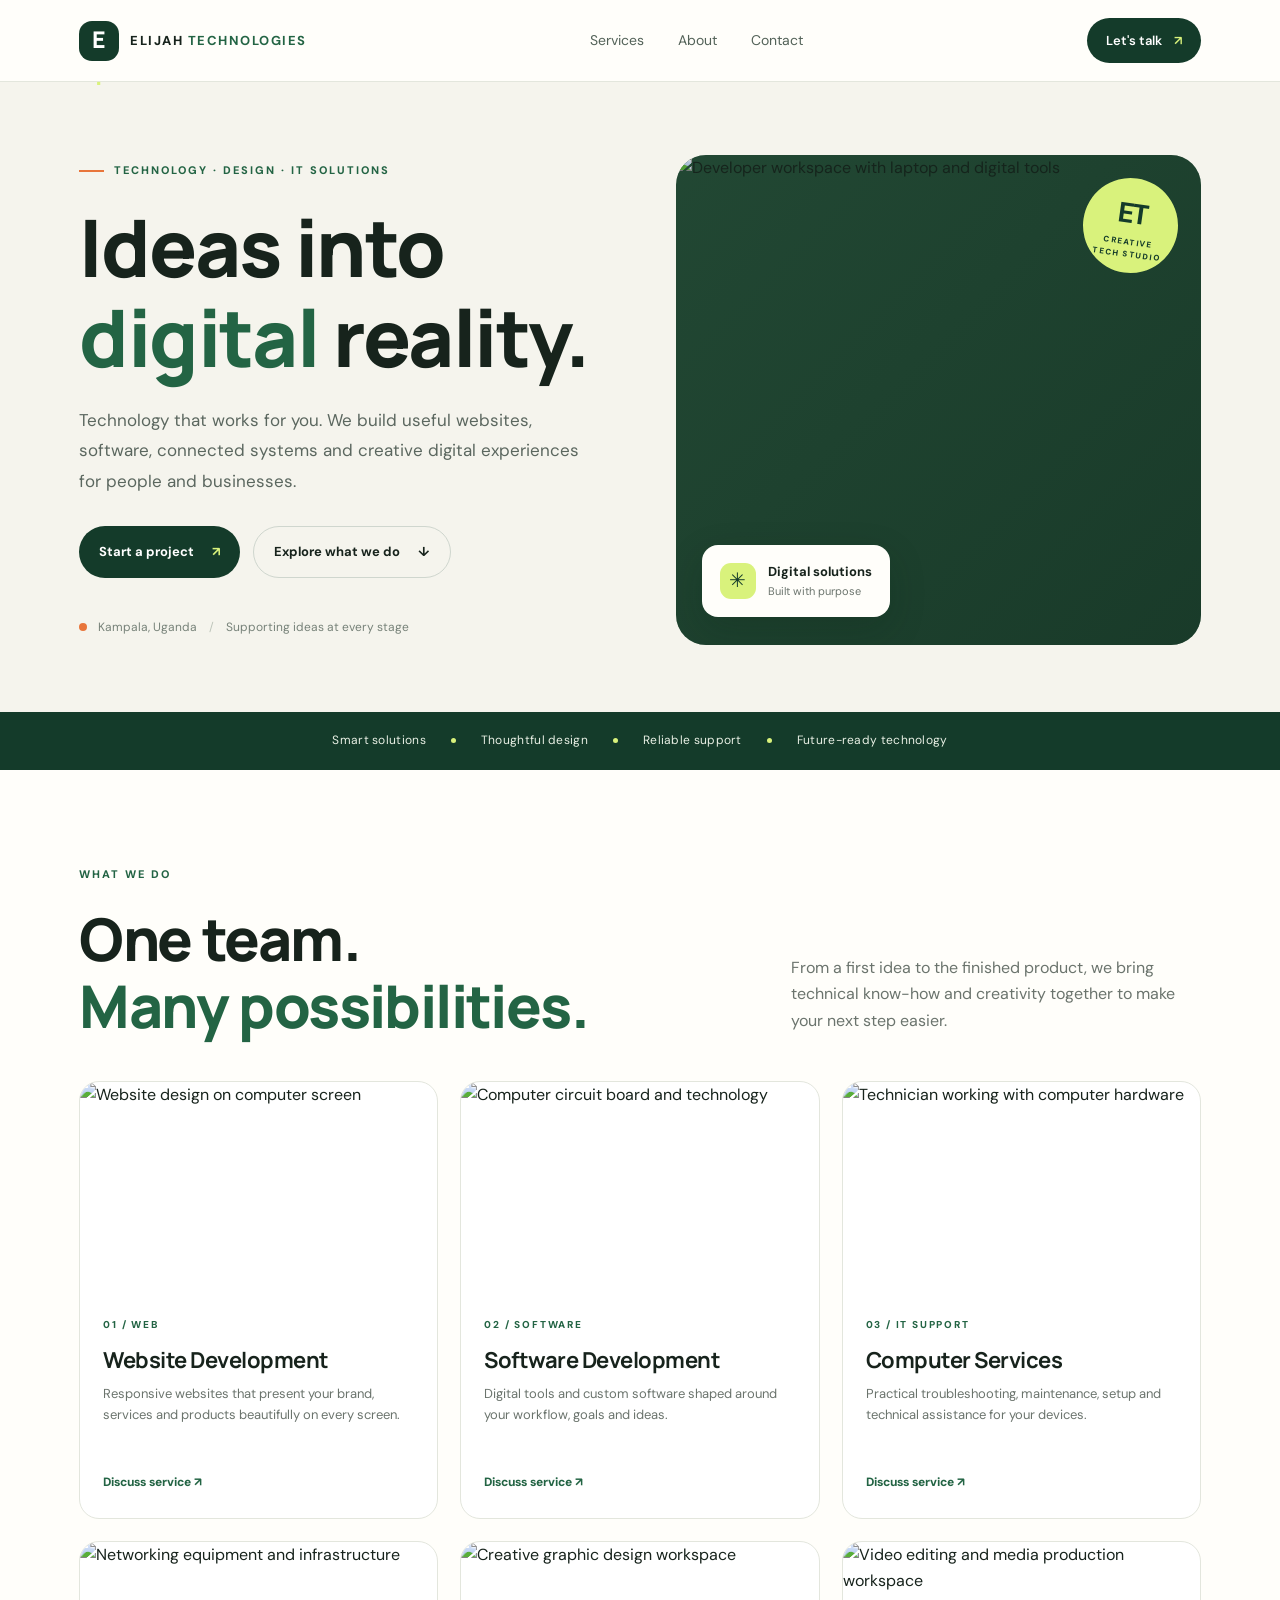
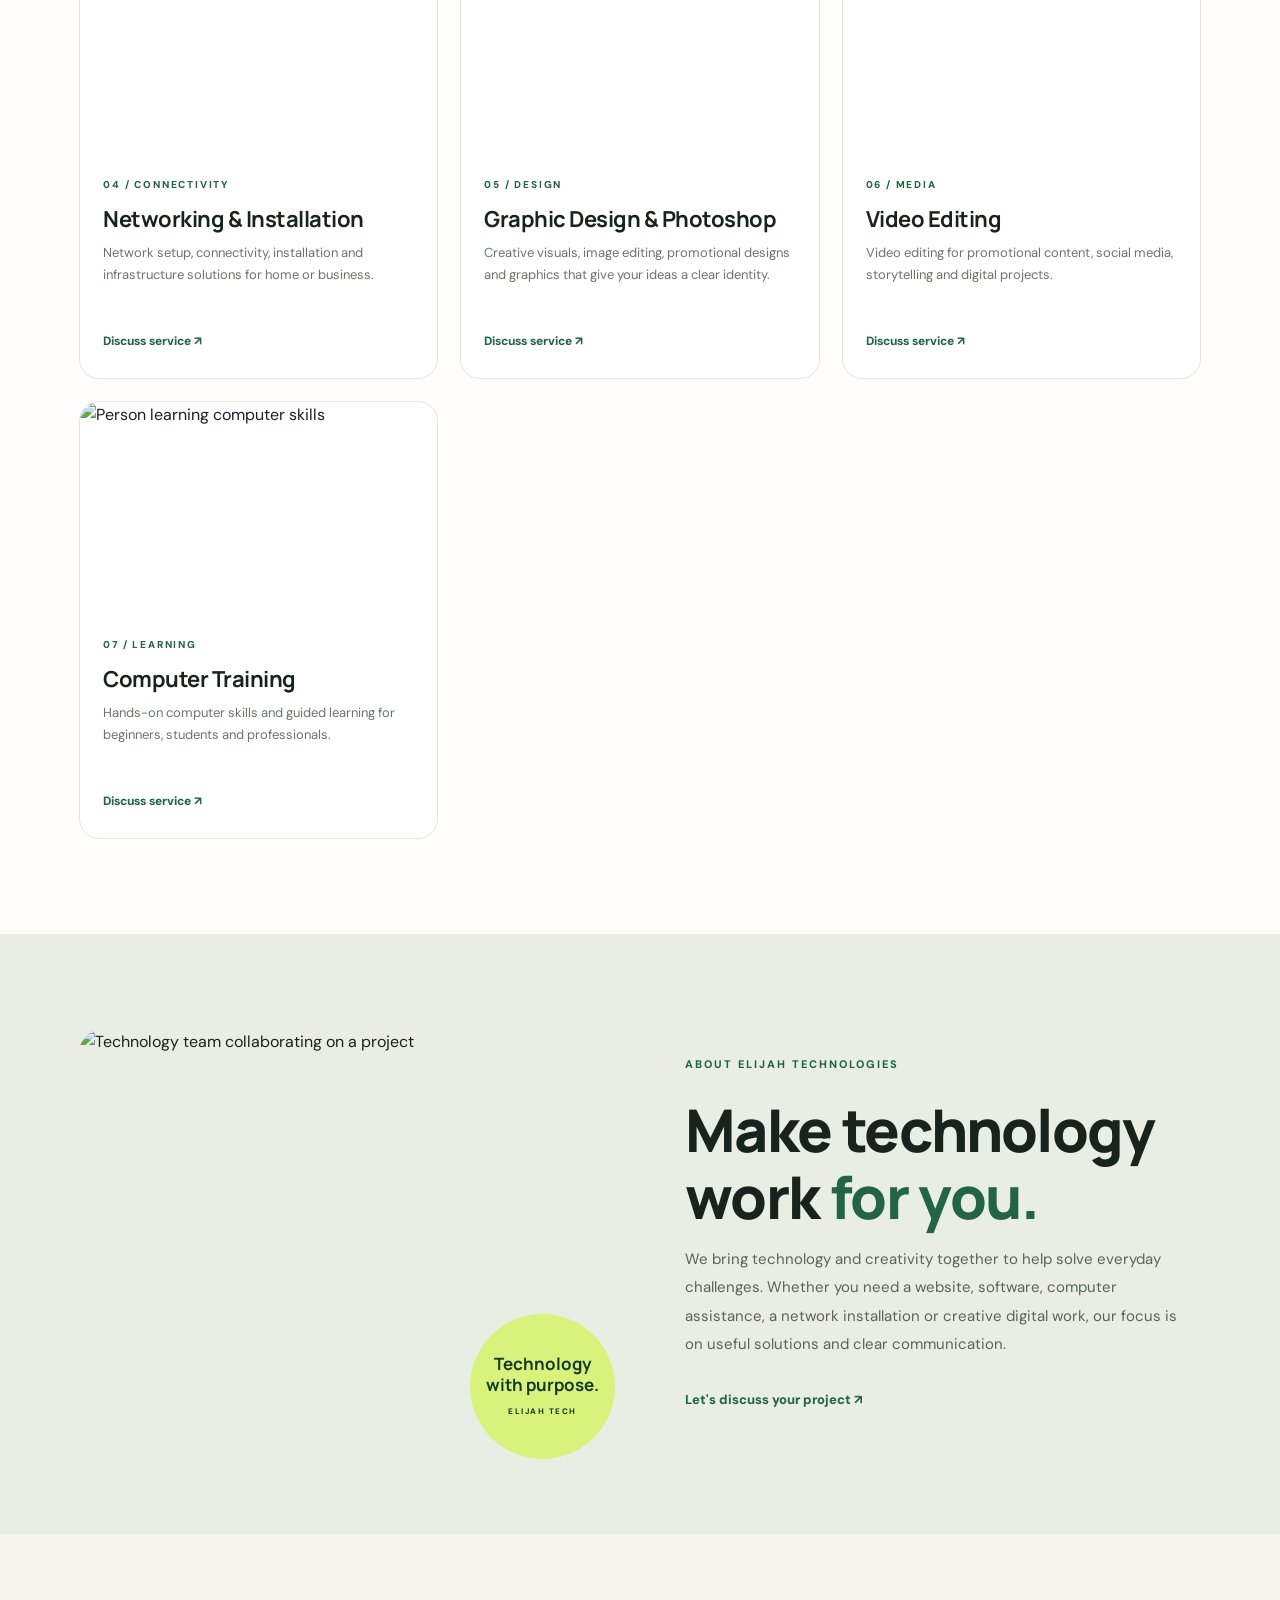
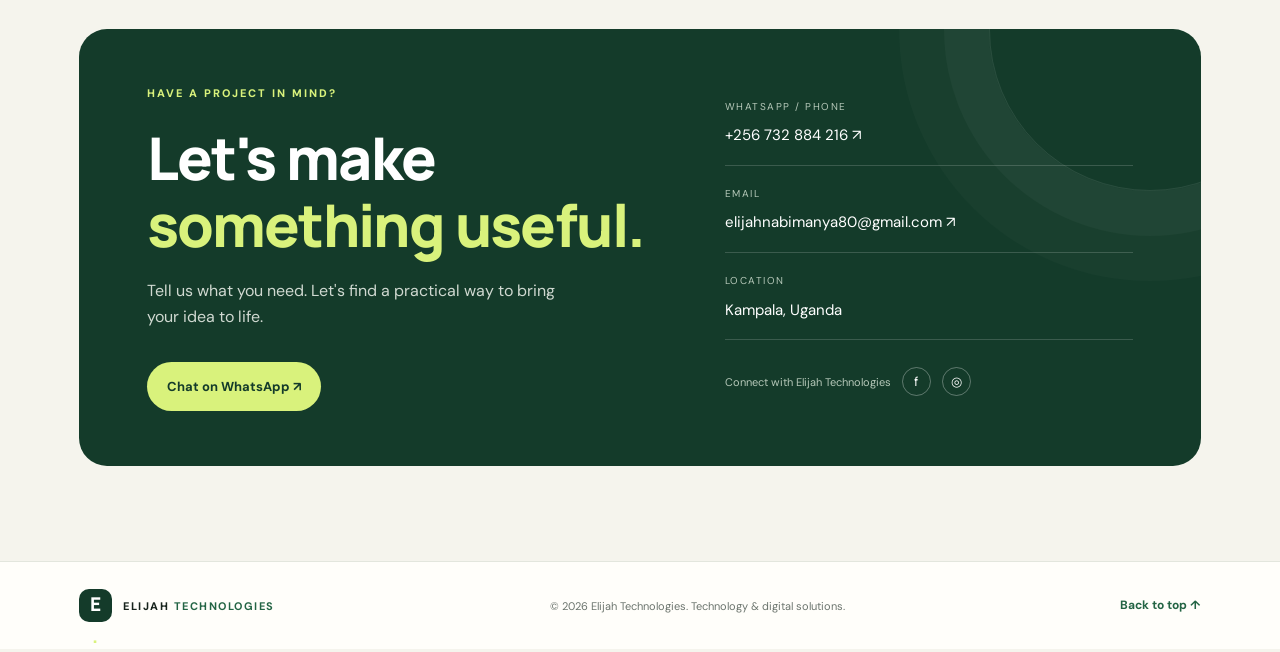
==== commit ebf3f41f: "Add files via upload" ====
--- a/index.html
+++ b/index.html
@@ -1,75 +1,77 @@
 <!doctype html>
 <html lang="en-UG">
 <head>
+  <meta name="google-site-verification" content="qc3ZRb3_hKuadeXZKEFq18otnSXyt8RzTJM1Pz5e-LA" />
   <meta charset="utf-8">
   <meta name="viewport" content="width=device-width, initial-scale=1">
   <title>Elijah Technologies | IT, Software & Digital Services in Kampala</title>
-  <meta name="description" content="Elijah Technologies offers website and software development, computer services, networking and installation, graphic design, video editing, Photoshop services and computer training in Kampala, Uganda.">
+  <meta name="description" content="Elijah Technologies offers website and software development, computer services, networking and installation, graphic design, video editing and computer training in Kampala, Uganda.">
   <meta name="robots" content="index,follow,max-image-preview:large">
   <link rel="canonical" href="https://extras-ug.github.io/extras/">
-  <meta name="theme-color" content="#101010">
+  <meta name="theme-color" content="#143b2a">
   <meta property="og:type" content="website">
   <meta property="og:title" content="Elijah Technologies | IT & Digital Services">
   <meta property="og:description" content="Technology solutions, software, web development, networking and digital creative services in Kampala, Uganda.">
   <meta property="og:url" content="https://extras-ug.github.io/extras/">
-  <meta property="og:image" content="https://extras-ug.github.io/extras/assets/og-image.jpg">
+  <meta property="og:image" content="https://images.unsplash.com/photo-1498050108023-c5249f4df085?auto=format&fit=crop&w=1200&q=85">
   <link rel="icon" href="favicon.svg" type="image/svg+xml">
   <link rel="stylesheet" href="styles.css">
   <script type="application/ld+json">
   {
-    "@context": "https://schema.org",
-    "@type": "ComputerStore",
-    "name": "Elijah Technologies",
-    "url": "https://extras-ug.github.io/extras/",
-    "telephone": "+256732884216",
-    "email": "elijahnabimanya80@gmail.com",
-    "address": {
-      "@type": "PostalAddress",
-      "addressLocality": "Kampala",
-      "addressCountry": "UG"
-    },
-    "areaServed": "Kampala, Uganda",
-    "description": "Computer and IT services, website development, software development, networking and installation, graphic design, video editing, Photoshop services and computer training."
+    "@context":"https://schema.org",
+    "@type":"ComputerStore",
+    "name":"Elijah Technologies",
+    "url":"https://extras-ug.github.io/extras/",
+    "telephone":"+256732884216",
+    "email":"elijahnabimanya80@gmail.com",
+    "address":{"@type":"PostalAddress","addressLocality":"Kampala","addressCountry":"UG"},
+    "areaServed":"Kampala, Uganda",
+    "description":"Computer and IT services, website development, software development, networking and installation, graphic design, video editing, image editing and computer training."
   }
   </script>
 </head>
 <body>
   <header class="site-header">
-    <a class="brand" href="#home" aria-label="Elijah Technologies home"><span class="brand-mark">E</span><span>ELIJAH <b>TECHNOLOGIES</b></span></a>
-    <nav aria-label="Main navigation">
-      <a href="#services">Services</a><a href="#about">About</a><a href="#contact">Contact</a>
-    </nav>
-    <a class="header-cta" href="https://wa.me/256732884216">Talk to us ↗</a>
+    <a class="brand" href="#home" aria-label="Elijah Technologies home"><span class="brand-mark">E<span>.</span></span><span class="brand-name">ELIJAH <b>TECHNOLOGIES</b></span></a>
+    <nav aria-label="Main navigation"><a href="#services">Services</a><a href="#about">About</a><a href="#contact">Contact</a></nav>
+    <a class="header-cta" href="https://wa.me/256732884216">Let's talk <span>↗</span></a>
   </header>
 
   <main>
     <section class="hero" id="home">
-      <div class="hero-content">
-        <p class="eyebrow"><span class="dot"></span> TECHNOLOGY · DESIGN · IT SOLUTIONS</p>
-        <h1>Technology that moves <span>you forward.</span></h1>
-        <p class="hero-copy">Practical technology solutions for people, businesses and ideas. From software and websites to computer services, networks and digital creativity.</p>
-        <div class="hero-actions"><a class="btn btn-gold" href="https://wa.me/256732884216">Get in touch ↗</a><a class="btn btn-outline" href="#services">Explore services ↓</a></div>
-        <p class="hero-location">Based in Kampala, Uganda · Serving businesses and individuals</p>
+      <div class="hero-copy-wrap">
+        <p class="eyebrow"><span class="eyebrow-line"></span> TECHNOLOGY · DESIGN · IT SOLUTIONS</p>
+        <h1>Ideas into <em>digital</em> reality.</h1>
+        <p class="hero-copy">Technology that works for you. We build useful websites, software, connected systems and creative digital experiences for people and businesses.</p>
+        <div class="hero-actions"><a class="btn btn-primary" href="https://wa.me/256732884216">Start a project <span>↗</span></a><a class="btn btn-light" href="#services">Explore what we do <span>↓</span></a></div>
+        <div class="hero-note"><span class="note-dot"></span> Kampala, Uganda <span class="note-divider">/</span> Supporting ideas at every stage</div>
       </div>
-      <div class="hero-art" aria-hidden="true"><div class="orbit orbit-one"></div><div class="orbit orbit-two"></div><div class="core">E<span>TECH</span></div><span class="art-label label-top">DIGITAL SYSTEMS</span><span class="art-label label-bottom">INNOVATION / 01</span></div>
+      <div class="hero-visual">
+        <img class="hero-photo" src="https://images.unsplash.com/photo-1498050108023-c5249f4df085?auto=format&fit=crop&w=1200&q=85" alt="Developer workspace with laptop and digital tools" fetchpriority="high">
+        <div class="photo-shade"></div>
+        <div class="floating-card"><span class="card-icon">✳</span><div><b>Digital solutions</b><small>Built with purpose</small></div></div>
+        <div class="hero-stamp"><span>ET</span><small>CREATIVE<br>TECH STUDIO</small></div>
+      </div>
     </section>
 
+    <section class="trust-strip" aria-label="Our focus areas"><span>Smart solutions</span><i></i><span>Thoughtful design</span><i></i><span>Reliable support</span><i></i><span>Future-ready technology</span></section>
+
     <section class="section services" id="services">
-      <div class="section-heading"><p class="eyebrow">WHAT WE DO</p><h2>Our services</h2><p>Technology and creative services to help you build, connect and grow.</p></div>
+      <div class="section-heading"><div><p class="eyebrow">WHAT WE DO</p><h2>One team.<br><em>Many possibilities.</em></h2></div><p class="section-intro">From a first idea to the finished product, we bring technical know-how and creativity together to make your next step easier.</p></div>
       <div class="service-grid">
-        <article class="service-card"><span class="service-number">01</span><h3>Website Development</h3><p>Responsive websites designed to present your brand, services and products clearly on every device.</p><span class="service-icon">↗</span></article>
-        <article class="service-card"><span class="service-number">02</span><h3>Software Development</h3><p>Custom software and digital tools built around your workflows, goals and ideas.</p><span class="service-icon">⌘</span></article>
-        <article class="service-card"><span class="service-number">03</span><h3>Computer Services</h3><p>Computer support, troubleshooting, maintenance and technology assistance.</p><span class="service-icon">▣</span></article>
-        <article class="service-card"><span class="service-number">04</span><h3>Networking & Installation</h3><p>Network setup, connectivity solutions, installation and infrastructure support.</p><span class="service-icon">⌁</span></article>
-        <article class="service-card"><span class="service-number">05</span><h3>Graphic Design & Photoshop</h3><p>Visual design, image editing and creative materials for your business or project.</p><span class="service-icon">✳</span></article>
-        <article class="service-card"><span class="service-number">06</span><h3>Video Editing</h3><p>Video editing and digital content production for stories, promotions and online platforms.</p><span class="service-icon">▷</span></article>
-        <article class="service-card"><span class="service-number">07</span><h3>Computer Training</h3><p>Practical computer skills and guidance for learners, beginners and professionals.</p><span class="service-icon">⌨</span></article>
+        <article class="service-card"><img src="https://images.unsplash.com/photo-1547658719-da2b51169166?auto=format&fit=crop&w=900&q=80" alt="Website design on computer screen" loading="lazy"><div class="service-body"><span class="service-number">01 / WEB</span><h3>Website Development</h3><p>Responsive websites that present your brand, services and products beautifully on every screen.</p><a href="https://wa.me/256732884216?text=Hello%20Elijah%20Technologies%2C%20I%20need%20website%20development." aria-label="Ask about website development">Discuss service ↗</a></div></article>
+        <article class="service-card"><img src="https://images.unsplash.com/photo-1518770660439-4636190af475?auto=format&fit=crop&w=900&q=80" alt="Computer circuit board and technology" loading="lazy"><div class="service-body"><span class="service-number">02 / SOFTWARE</span><h3>Software Development</h3><p>Digital tools and custom software shaped around your workflow, goals and ideas.</p><a href="https://wa.me/256732884216?text=Hello%20Elijah%20Technologies%2C%20I%20need%20software%20development." aria-label="Ask about software development">Discuss service ↗</a></div></article>
+        <article class="service-card"><img src="https://images.unsplash.com/photo-1581091226825-a6a2a5aee158?auto=format&fit=crop&w=900&q=80" alt="Technician working with computer hardware" loading="lazy"><div class="service-body"><span class="service-number">03 / IT SUPPORT</span><h3>Computer Services</h3><p>Practical troubleshooting, maintenance, setup and technical assistance for your devices.</p><a href="https://wa.me/256732884216?text=Hello%20Elijah%20Technologies%2C%20I%20need%20computer%20services." aria-label="Ask about computer services">Discuss service ↗</a></div></article>
+        <article class="service-card"><img src="https://images.unsplash.com/photo-1558494949-ef010cbdcc31?auto=format&fit=crop&w=900&q=80" alt="Networking equipment and infrastructure" loading="lazy"><div class="service-body"><span class="service-number">04 / CONNECTIVITY</span><h3>Networking & Installation</h3><p>Network setup, connectivity, installation and infrastructure solutions for home or business.</p><a href="https://wa.me/256732884216?text=Hello%20Elijah%20Technologies%2C%20I%20need%20networking%20or%20installation." aria-label="Ask about networking">Discuss service ↗</a></div></article>
+        <article class="service-card"><img src="https://images.unsplash.com/photo-1541961017774-22349e4a1262?auto=format&fit=crop&w=900&q=80" alt="Creative graphic design workspace" loading="lazy"><div class="service-body"><span class="service-number">05 / DESIGN</span><h3>Graphic Design & Photoshop</h3><p>Creative visuals, image editing, promotional designs and graphics that give your ideas a clear identity.</p><a href="https://wa.me/256732884216?text=Hello%20Elijah%20Technologies%2C%20I%20need%20graphic%20design%20or%20Photoshop%20services." aria-label="Ask about graphic design">Discuss service ↗</a></div></article>
+        <article class="service-card"><img src="https://images.unsplash.com/photo-1574717024653-61fd2cf4d44d?auto=format&fit=crop&w=900&q=80" alt="Video editing and media production workspace" loading="lazy"><div class="service-body"><span class="service-number">06 / MEDIA</span><h3>Video Editing</h3><p>Video editing for promotional content, social media, storytelling and digital projects.</p><a href="https://wa.me/256732884216?text=Hello%20Elijah%20Technologies%2C%20I%20need%20video%20editing." aria-label="Ask about video editing">Discuss service ↗</a></div></article>
+        <article class="service-card"><img src="https://images.unsplash.com/photo-1516321318423-f06f85e504b3?auto=format&fit=crop&w=900&q=80" alt="Person learning computer skills" loading="lazy"><div class="service-body"><span class="service-number">07 / LEARNING</span><h3>Computer Training</h3><p>Hands-on computer skills and guided learning for beginners, students and professionals.</p><a href="https://wa.me/256732884216?text=Hello%20Elijah%20Technologies%2C%20I%20am%20interested%20in%20computer%20training." aria-label="Ask about computer training">Discuss service ↗</a></div></article>
       </div>
     </section>
-    <section class="about section" id="about"><div class="about-inner"><div><p class="eyebrow">ABOUT ELIJAH TECHNOLOGIES</p><h2>Built around your<br><span>next big idea.</span></h2></div><div class="about-copy"><p>We bring technology and creativity together to help solve everyday challenges. Our focus is on useful, reliable solutions—whether you need a website, software, computer assistance, a network installation or creative digital work.</p><a class="text-link" href="https://wa.me/256732884216">Let's discuss your project ↗</a></div></div></section>
-    <section class="contact section" id="contact"><div class="contact-panel"><div><p class="eyebrow">START A PROJECT</p><h2>Let's make it<br><span>happen.</span></h2><p>Have a question or need a technology solution? Reach out to us.</p></div><div class="contact-details"><a href="https://wa.me/256732884216" class="contact-link"><small>WHATSAPP / PHONE</small>+256 732 884 216 ↗</a><a href="mailto:elijahnabimanya80@gmail.com" class="contact-link"><small>EMAIL</small>elijahnabimanya80@gmail.com ↗</a><p class="contact-link"><small>LOCATION</small>Kampala, Uganda</p></div></div></section>
+    <section class="about section" id="about"><div class="about-image"><img src="https://images.unsplash.com/photo-1521737711867-e3b97375f902?auto=format&fit=crop&w=1100&q=85" alt="Technology team collaborating on a project" loading="lazy"><div class="about-badge"><b>Technology<br>with purpose.</b><span>ELIJAH TECH</span></div></div><div class="about-text"><p class="eyebrow">ABOUT ELIJAH TECHNOLOGIES</p><h2>Make technology<br>work <em>for you.</em></h2><p>We bring technology and creativity together to help solve everyday challenges. Whether you need a website, software, computer assistance, a network installation or creative digital work, our focus is on useful solutions and clear communication.</p><a class="text-link" href="https://wa.me/256732884216">Let's discuss your project ↗</a></div></section>
+    <section class="contact section" id="contact"><div class="contact-panel"><div class="contact-copy"><p class="eyebrow">HAVE A PROJECT IN MIND?</p><h2>Let's make<br><em>something useful.</em></h2><p>Tell us what you need. Let's find a practical way to bring your idea to life.</p><a class="btn btn-white" href="https://wa.me/256732884216">Chat on WhatsApp ↗</a></div><div class="contact-details"><a href="https://wa.me/256732884216" class="contact-link"><small>WHATSAPP / PHONE</small>+256 732 884 216 ↗</a><a href="mailto:elijahnabimanya80@gmail.com" class="contact-link"><small>EMAIL</small>elijahnabimanya80@gmail.com ↗</a><div class="contact-link"><small>LOCATION</small>Kampala, Uganda</div><div class="contact-social"><span>Connect with Elijah Technologies</span><a href="https://www.facebook.com/" aria-label="Facebook">f</a><a href="https://www.instagram.com/" aria-label="Instagram">◎</a></div></div></div></section>
   </main>
-  <footer><a class="brand footer-brand" href="#home"><span class="brand-mark">E</span><span>ELIJAH <b>TECHNOLOGIES</b></span></a><p>© <span id="year"></span> Elijah Technologies. Technology & digital solutions.</p><a href="#home" class="back-top">Back to top ↑</a></footer>
+  <footer><a class="brand footer-brand" href="#home"><span class="brand-mark">E<span>.</span></span><span class="brand-name">ELIJAH <b>TECHNOLOGIES</b></span></a><p>© <span id="year"></span> Elijah Technologies. Technology & digital solutions.</p><a href="#home" class="back-top">Back to top ↑</a></footer>
   <script>document.getElementById('year').textContent = new Date().getFullYear();</script>
 </body>
 </html>
--- a/styles.css
+++ b/styles.css
@@ -1,3 +1,5 @@
-:root{--bg:#0b0b0b;--panel:#151515;--gold:#d4ad55;--gold-light:#f2d78c;--text:#f4f1e9;--muted:#a5a39d;--line:#2a2926;--white:#fff}*{box-sizing:border-box}html{scroll-behavior:smooth}body{margin:0;background:var(--bg);color:var(--text);font-family:Inter,system-ui,-apple-system,"Segoe UI",sans-serif;line-height:1.6}a{color:inherit;text-decoration:none}.site-header{height:82px;display:flex;align-items:center;justify-content:space-between;padding:0 6.5%;border-bottom:1px solid var(--line);gap:25px}.brand{display:flex;align-items:center;gap:12px;font-size:13px;letter-spacing:2px;font-weight:700}.brand b{color:var(--gold);font-weight:600}.brand-mark{width:35px;height:35px;border:1px solid var(--gold);display:grid;place-items:center;color:var(--gold);font-family:Georgia,serif;font-size:23px}.site-header nav{display:flex;gap:30px;color:#c8c6bf;font-size:13px}.site-header nav a:hover,.text-link:hover{color:var(--gold)}.header-cta{font-size:12px;border:1px solid #51452c;padding:10px 15px;color:var(--gold-light)}.hero{min-height:590px;padding:90px 8% 65px;display:flex;align-items:center;justify-content:space-between;gap:40px;overflow:hidden}.hero-content{max-width:620px}.eyebrow{font-size:11px;letter-spacing:2.4px;color:var(--gold);font-weight:650}.dot{display:inline-block;width:7px;height:7px;background:var(--gold);border-radius:50%;margin-right:8px}.hero h1{font-size:clamp(45px,6.5vw,78px);line-height:1.05;letter-spacing:-3px;margin:22px 0;font-weight:700}.hero h1 span,.about h2 span,.contact h2 span{color:var(--gold)}.hero-copy{max-width:500px;color:#b7b5ae;font-size:16px}.hero-actions{display:flex;gap:12px;margin-top:30px;flex-wrap:wrap}.btn{padding:13px 20px;font-size:13px;font-weight:600}.btn-gold{background:var(--gold);color:#17140d}.btn-outline{border:1px solid #45413a}.hero-location{margin-top:36px;color:#77756e;font-size:11px;letter-spacing:.6px}.hero-art{width:min(37vw,420px);height:390px;position:relative;display:grid;place-items:center;flex-shrink:0}.orbit{position:absolute;border:1px solid #4a4029;border-radius:50%;transform:rotate(-25deg)}.orbit-one{width:300px;height:300px}.orbit-two{width:390px;height:220px}.core{height:150px;width:150px;border:1px solid var(--gold);background:radial-gradient(circle,#2b2619,#111);display:grid;place-items:center;color:var(--gold);font-family:Georgia,serif;font-size:72px;box-shadow:0 0 65px #d4ad5517}.core span{font:9px system-ui;letter-spacing:3px;margin-top:-40px}.art-label{position:absolute;font-size:9px;letter-spacing:2px;color:#888}.label-top{top:40px;right:0}.label-bottom{bottom:36px;left:0}.section{padding:95px 8%}.services{border-top:1px solid var(--line);background:#101010}.section-heading{text-align:center;margin:0 auto 45px;max-width:620px}.section-heading h2,.about h2,.contact h2{font-size:48px;letter-spacing:-1.8px;line-height:1.12;margin:10px 0 15px}.section-heading>p:last-child{color:var(--muted)}.service-grid{display:grid;grid-template-columns:repeat(3,1fr);gap:15px}.service-card{min-height:230px;background:var(--panel);border:1px solid var(--line);padding:25px;position:relative;transition:border-color .2s,transform .2s}.service-card:hover{border-color:#756039;transform:translateY(-3px)}.service-number{font-size:11px;color:var(--gold);letter-spacing:1px}.service-card h3{font-size:18px;margin:18px 0 9px}.service-card p{color:var(--muted);font-size:13px;max-width:300px}.service-icon{position:absolute;right:22px;top:20px;color:#6f603c;font-size:22px}.about-inner{display:grid;grid-template-columns:1fr 1fr;gap:55px;align-items:center}.about h2{font-size:55px}.about-copy p{color:#b4b2ac;max-width:520px}.text-link{display:inline-block;color:var(--gold);font-size:13px;margin-top:14px}.contact{padding-top:30px;padding-bottom:80px}.contact-panel{background:#161513;border:1px solid #3b3325;padding:55px;display:grid;grid-template-columns:1fr 1fr;gap:40px}.contact h2{font-size:55px}.contact-panel>div:first-child>p:last-child{color:var(--muted)}.contact-details{display:flex;flex-direction:column;justify-content:center;gap:22px}.contact-link{font-size:14px;color:var(--gold-light);overflow-wrap:anywhere}.contact-link small{display:block;color:#77746c;font-size:9px;letter-spacing:2px;margin-bottom:5px}footer{padding:25px 6.5%;border-top:1px solid var(--line);display:flex;align-items:center;justify-content:space-between;gap:20px;color:#777;font-size:11px}.footer-brand{color:var(--text);font-size:11px}.back-top{color:var(--gold)}
-@media(max-width:850px){.hero{padding:70px 7%;min-height:unset}.hero-art{width:34vw;height:310px}.orbit-one{width:240px;height:240px}.orbit-two{width:310px;height:180px}.core{width:120px;height:120px;font-size:58px}.service-grid{grid-template-columns:repeat(2,1fr)}.section{padding:70px 7%}.about-inner{gap:25px}.contact-panel{padding:35px}}
-@media(max-width:600px){.site-header{height:70px;padding:0 5%}.site-header nav{display:none}.brand{font-size:11px;letter-spacing:1.4px}.header-cta{padding:8px 10px;font-size:11px}.hero{display:block;padding:65px 6% 45px}.hero h1{font-size:51px;letter-spacing:-2px}.hero-art{width:100%;height:290px;margin-top:20px}.orbit-one{width:220px;height:220px}.orbit-two{width:290px;height:160px}.label-top{right:8%}.label-bottom{left:8%}.section{padding:60px 6%}.section-heading h2,.about h2,.contact h2{font-size:40px}.service-grid{grid-template-columns:1fr}.service-card{min-height:195px}.about-inner{grid-template-columns:1fr;gap:12px}.contact-panel{grid-template-columns:1fr;padding:28px;gap:20px}.contact h2{font-size:43px}footer{flex-wrap:wrap;padding:22px 6%}.footer-brand{order:0}footer p{order:2;width:100%}.back-top{order:1}}
+@import url('https://fonts.googleapis.com/css2?family=DM+Sans:wght@400;500;600;700&family=Manrope:wght@400;500;600;700;800&display=swap');
+:root{--forest:#143b2a;--green:#236444;--lime:#d9f27c;--cream:#f5f4ed;--paper:#fffefa;--ink:#17231c;--muted:#6b746d;--line:#e3e6dd;--orange:#e8753b;--radius:24px}
+*{box-sizing:border-box}html{scroll-behavior:smooth}body{margin:0;background:var(--cream);color:var(--ink);font-family:'DM Sans',sans-serif;line-height:1.65}a{color:inherit;text-decoration:none}.site-header{height:82px;padding:0 6.2%;display:flex;align-items:center;justify-content:space-between;background:var(--paper);border-bottom:1px solid var(--line);position:sticky;top:0;z-index:30}.brand{display:flex;align-items:center;gap:11px;font-size:13px;letter-spacing:1.5px;font-weight:800}.brand-name b{color:var(--green)}.brand-mark{display:grid;place-items:center;width:40px;height:40px;border-radius:13px;background:var(--forest);color:white;font-family:Manrope,sans-serif;font-size:23px;font-weight:800}.brand-mark span{color:var(--lime)}nav{display:flex;gap:34px;color:#536258;font-size:14px}nav a:hover{color:var(--green)}.header-cta{padding:12px 19px;background:var(--forest);color:white;border-radius:100px;font-weight:600;font-size:13px}.header-cta span{color:var(--lime);margin-left:9px}.hero{display:grid;grid-template-columns:1.02fr .98fr;gap:4.5%;padding:70px 6.2% 65px;min-height:630px;align-items:center}.hero-copy-wrap{max-width:610px}.eyebrow{font-size:11px;letter-spacing:2px;font-weight:800;color:var(--green);margin:0 0 22px;display:flex;align-items:center;gap:10px}.eyebrow-line{width:25px;height:2px;background:var(--orange)}h1,h2,h3{font-family:Manrope,sans-serif;line-height:1.14;letter-spacing:-1.6px}h1{font-size:clamp(48px,6.2vw,82px);margin:0 0 22px;font-weight:800;max-width:650px}h1 em,h2 em{font-style:normal;color:var(--green)}.hero-copy{font-size:17px;color:#5b675f;max-width:520px;line-height:1.8}.hero-actions{display:flex;gap:13px;flex-wrap:wrap;margin-top:30px}.btn{display:inline-flex;align-items:center;gap:18px;padding:14px 20px;border-radius:100px;font-weight:700;font-size:13px;transition:.2s}.btn-primary{background:var(--forest);color:white}.btn-primary span{color:var(--lime)}.btn-primary:hover,.header-cta:hover{background:var(--green);transform:translateY(-2px)}.btn-light{border:1px solid #cfd6ce;background:transparent;color:var(--ink)}.btn-light:hover{background:white}.hero-note{margin-top:40px;color:#778279;font-size:12px}.note-dot{display:inline-block;width:8px;height:8px;background:var(--orange);border-radius:50%;margin-right:8px}.note-divider{margin:0 9px;color:#bdc4ba}.hero-visual{height:490px;position:relative;border-radius:30px;overflow:hidden;background:#244b36}.hero-photo{width:100%;height:100%;object-fit:cover;object-position:center}.photo-shade{position:absolute;inset:0;background:linear-gradient(135deg,rgba(17,46,32,.12),rgba(12,39,26,.45))}.floating-card{position:absolute;bottom:28px;left:26px;background:var(--paper);padding:16px 18px;border-radius:16px;display:flex;gap:12px;align-items:center;box-shadow:0 12px 36px #0b241633}.card-icon{background:var(--lime);color:var(--forest);width:36px;height:36px;border-radius:11px;display:grid;place-items:center;font-size:20px}.floating-card b,.floating-card small{display:block}.floating-card b{font-size:13px}.floating-card small{font-size:11px;color:var(--muted)}.hero-stamp{position:absolute;right:23px;top:23px;background:var(--lime);width:95px;height:95px;border-radius:50%;display:flex;flex-direction:column;align-items:center;justify-content:center;color:var(--forest);transform:rotate(8deg)}.hero-stamp span{font-size:28px;font-weight:800;letter-spacing:-2px}.hero-stamp small{text-align:center;font-size:8px;letter-spacing:1.3px;font-weight:800;line-height:1.4}.trust-strip{display:flex;justify-content:center;gap:25px;align-items:center;background:var(--forest);color:#e9f0e5;padding:19px 6%;font-size:12px;letter-spacing:.3px;flex-wrap:wrap}.trust-strip i{width:5px;height:5px;border-radius:50%;background:var(--lime)}.section{padding:95px 6.2%}.services{background:var(--paper)}.section-heading{display:flex;justify-content:space-between;align-items:flex-end;gap:35px;margin-bottom:42px}.section-heading h2,.about-text h2,.contact h2{font-size:clamp(38px,4.6vw,60px);margin:0;font-weight:800}.section-intro{max-width:410px;color:var(--muted);margin:0 0 5px}.service-grid{display:grid;grid-template-columns:repeat(3,1fr);gap:22px}.service-card{border:1px solid var(--line);background:white;border-radius:20px;overflow:hidden;transition:transform .2s,box-shadow .2s}.service-card:hover{transform:translateY(-5px);box-shadow:0 15px 30px #182c1c10}.service-card img{width:100%;height:205px;object-fit:cover;display:block}.service-body{padding:23px 23px 24px}.service-number{font-size:10px;letter-spacing:1.8px;color:var(--green);font-weight:800}.service-card h3{font-size:22px;margin:11px 0 10px;letter-spacing:-.5px}.service-card p{font-size:13px;color:var(--muted);min-height:68px;margin:0 0 17px}.service-card a{font-size:12px;color:var(--green);font-weight:800}.about{display:grid;grid-template-columns:1fr 1fr;gap:8%;align-items:center;background:#e9eee5}.about-image{position:relative;min-height:410px}.about-image>img{width:100%;height:410px;object-fit:cover;border-radius:24px;display:block}.about-badge{position:absolute;bottom:-20px;right:-20px;background:var(--lime);width:145px;height:145px;border-radius:50%;display:flex;flex-direction:column;justify-content:center;align-items:center;text-align:center;color:var(--forest)}.about-badge b{font-family:Manrope,sans-serif;font-size:17px;line-height:1.2}.about-badge span{font-size:8px;letter-spacing:1.5px;margin-top:10px;font-weight:800}.about-text p:not(.eyebrow){color:#58645b;font-size:15px;line-height:1.9;max-width:510px}.text-link{display:inline-block;margin-top:15px;color:var(--green);font-weight:800;font-size:13px}.contact{background:var(--cream)}.contact-panel{background:var(--forest);border-radius:28px;padding:55px 6%;color:white;display:grid;grid-template-columns:1.1fr .9fr;gap:8%;position:relative;overflow:hidden}.contact-panel:after{content:'';position:absolute;width:320px;height:320px;border-radius:50%;border:1px solid #ffffff18;right:-110px;top:-160px;box-shadow:0 0 0 45px #ffffff08,0 0 0 90px #ffffff05;pointer-events:none}.contact .eyebrow{color:var(--lime)}.contact h2{margin-bottom:20px}.contact h2 em{color:var(--lime)}.contact-copy>p:not(.eyebrow){color:#d0d9d1;max-width:420px}.btn-white{background:var(--lime);color:var(--forest);margin-top:15px}.contact-details{display:flex;flex-direction:column;gap:20px;justify-content:center;z-index:1}.contact-link{display:block;color:white;font-size:15px;padding-bottom:17px;border-bottom:1px solid #ffffff2a}.contact-link small{display:block;color:#b6c8b9;font-size:10px;letter-spacing:1.5px;margin-bottom:8px}.contact-social{display:flex;align-items:center;gap:11px;color:#b6c8b9;font-size:11px;margin-top:7px}.contact-social a{display:grid;place-items:center;width:29px;height:29px;border:1px solid #ffffff50;border-radius:50%;color:white;font-size:13px}footer{padding:27px 6.2%;display:flex;justify-content:space-between;align-items:center;gap:20px;background:var(--paper);border-top:1px solid var(--line)}footer p{font-size:11px;color:var(--muted);margin:0}.footer-brand .brand-mark{width:33px;height:33px;border-radius:10px;font-size:19px}.footer-brand{font-size:11px}.back-top{font-size:12px;font-weight:700;color:var(--green)}
+@media(max-width:900px){.hero{grid-template-columns:1fr;gap:35px;padding-top:55px}.hero-visual{height:400px}.hero-copy-wrap{max-width:750px}.section-heading{align-items:flex-start;flex-direction:column}.service-grid{grid-template-columns:repeat(2,1fr)}.about{grid-template-columns:1fr;gap:45px}.about-image{max-width:700px}.contact-panel{grid-template-columns:1fr;gap:35px}}
+@media(max-width:600px){.site-header{height:70px;padding:0 5%;}.brand{gap:8px;font-size:10px;letter-spacing:1px}.brand-mark{width:34px;height:34px;font-size:20px;border-radius:10px}nav{display:none}.header-cta{padding:10px 13px;font-size:11px}.hero{padding:48px 5% 50px;min-height:auto}h1{font-size:48px}.hero-copy{font-size:15px}.hero-visual{height:330px;border-radius:22px}.hero-note{margin-top:28px}.trust-strip{gap:12px;padding:16px 5%;font-size:10px}.section{padding:65px 5%}.section-heading h2,.about-text h2,.contact h2{font-size:40px}.section-intro{font-size:14px}.service-grid{grid-template-columns:1fr;gap:16px}.service-card img{height:190px}.service-body{padding:20px}.service-card p{min-height:0}.about-image>img{height:320px}.about-image{min-height:320px}.about-badge{width:118px;height:118px;right:-5px;bottom:-14px}.about-badge b{font-size:14px}.contact-panel{padding:36px 24px;border-radius:22px}.contact-link{font-size:13px;overflow-wrap:anywhere}footer{padding:22px 5%;flex-wrap:wrap;gap:15px}footer p{order:3;width:100%}.floating-card{left:15px;bottom:15px;padding:12px}.hero-stamp{width:78px;height:78px;right:14px;top:14px}}
